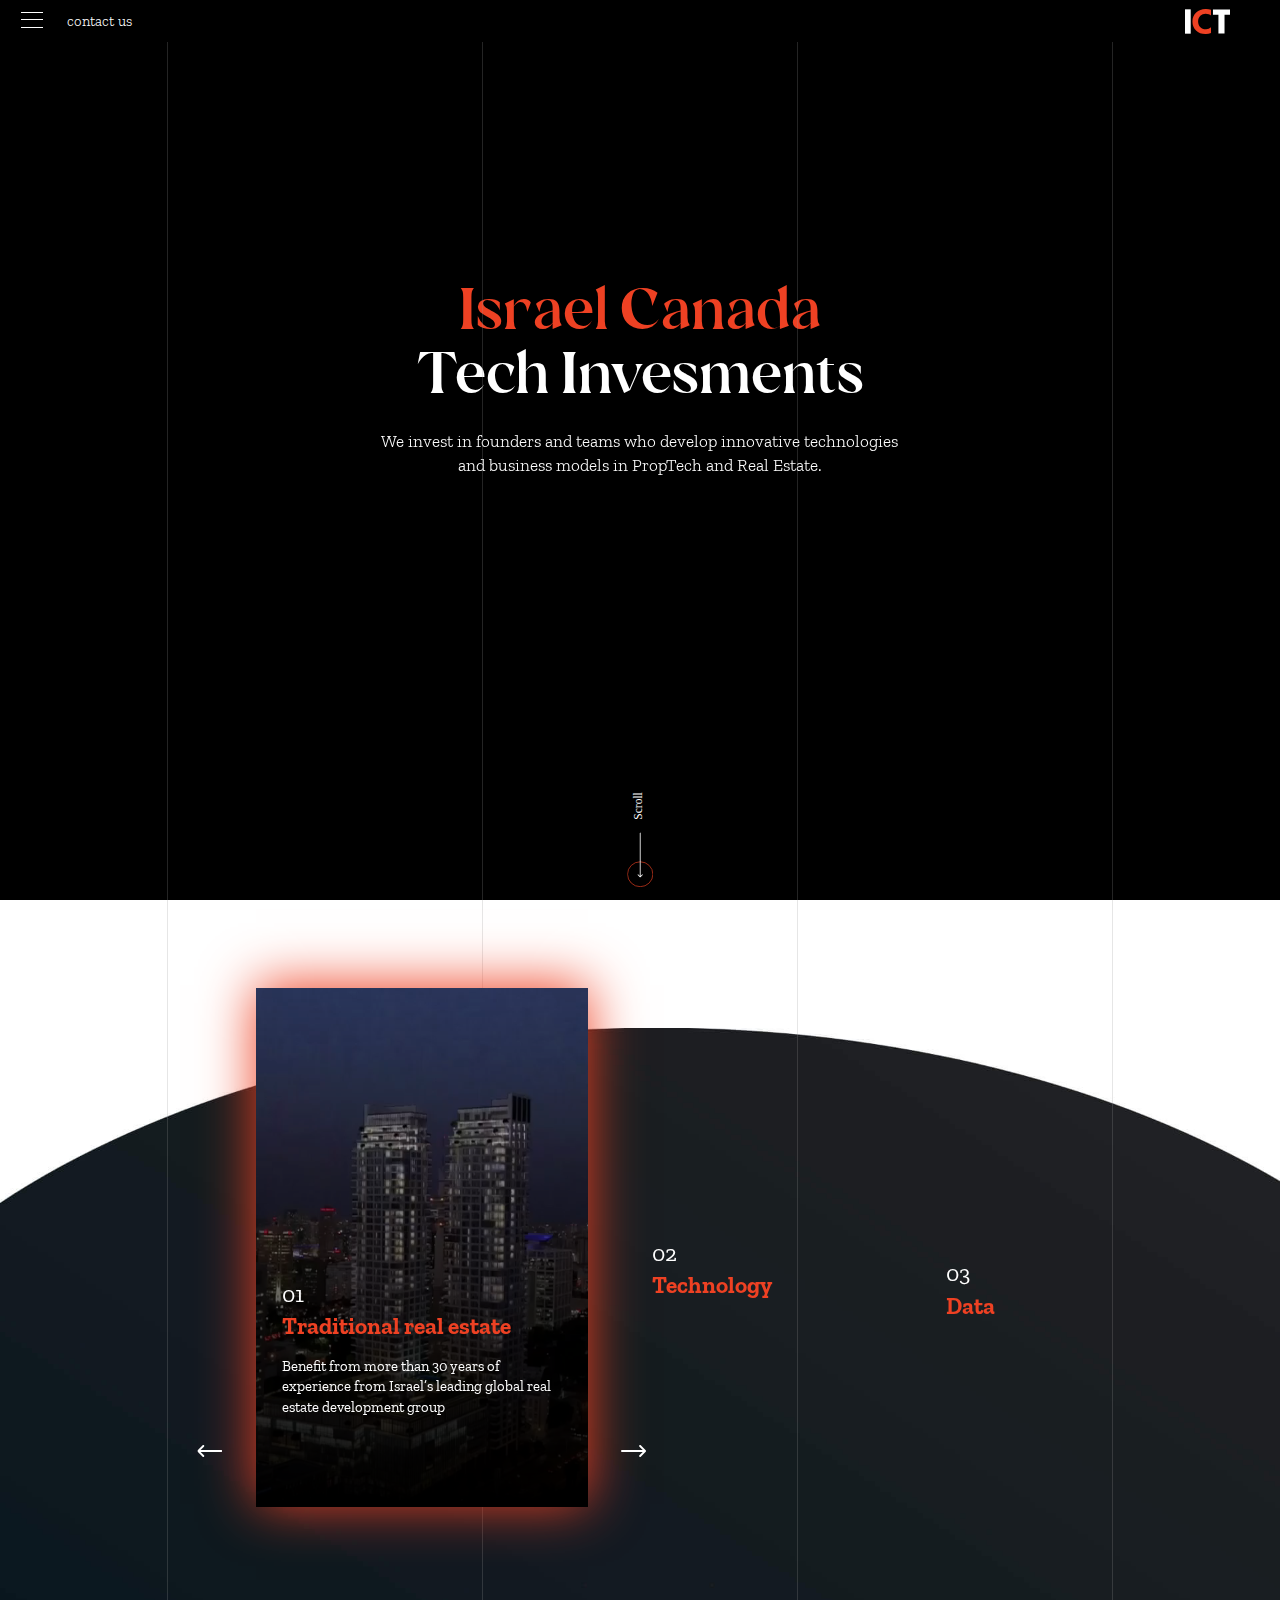
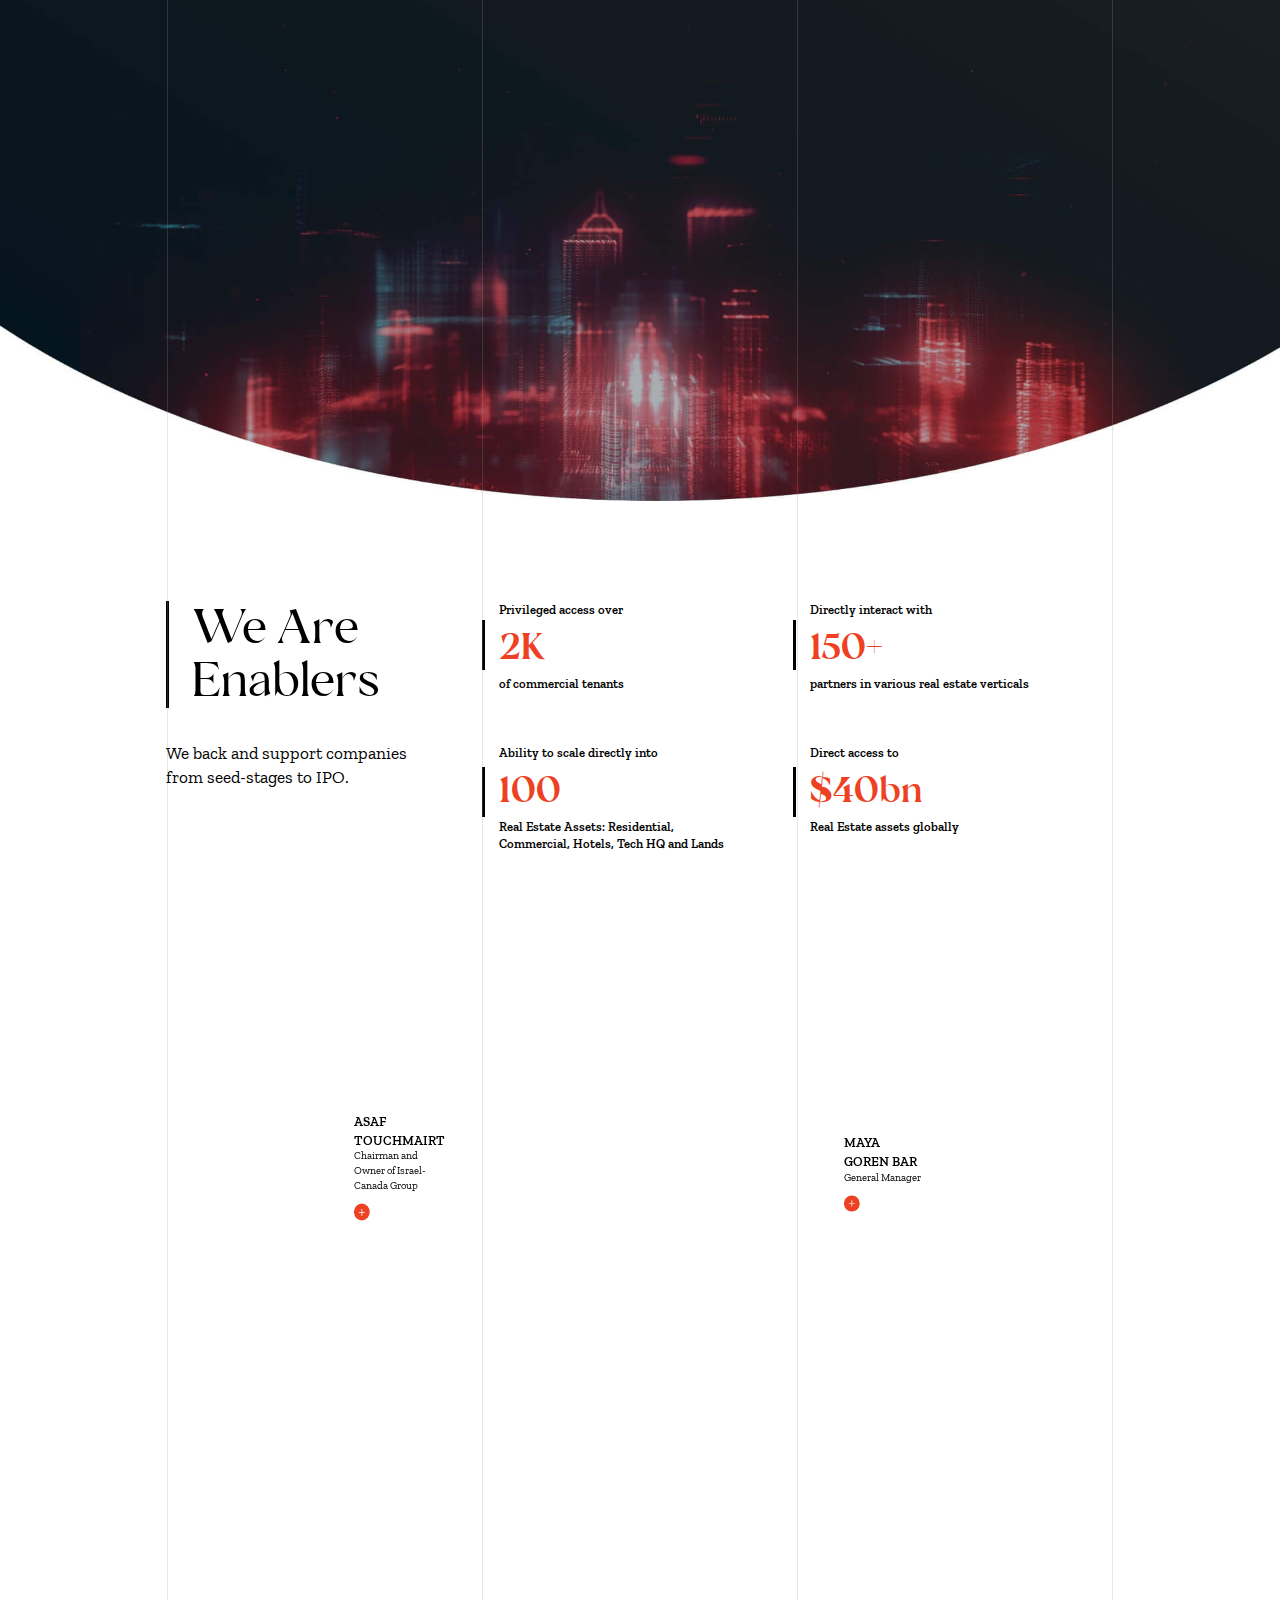
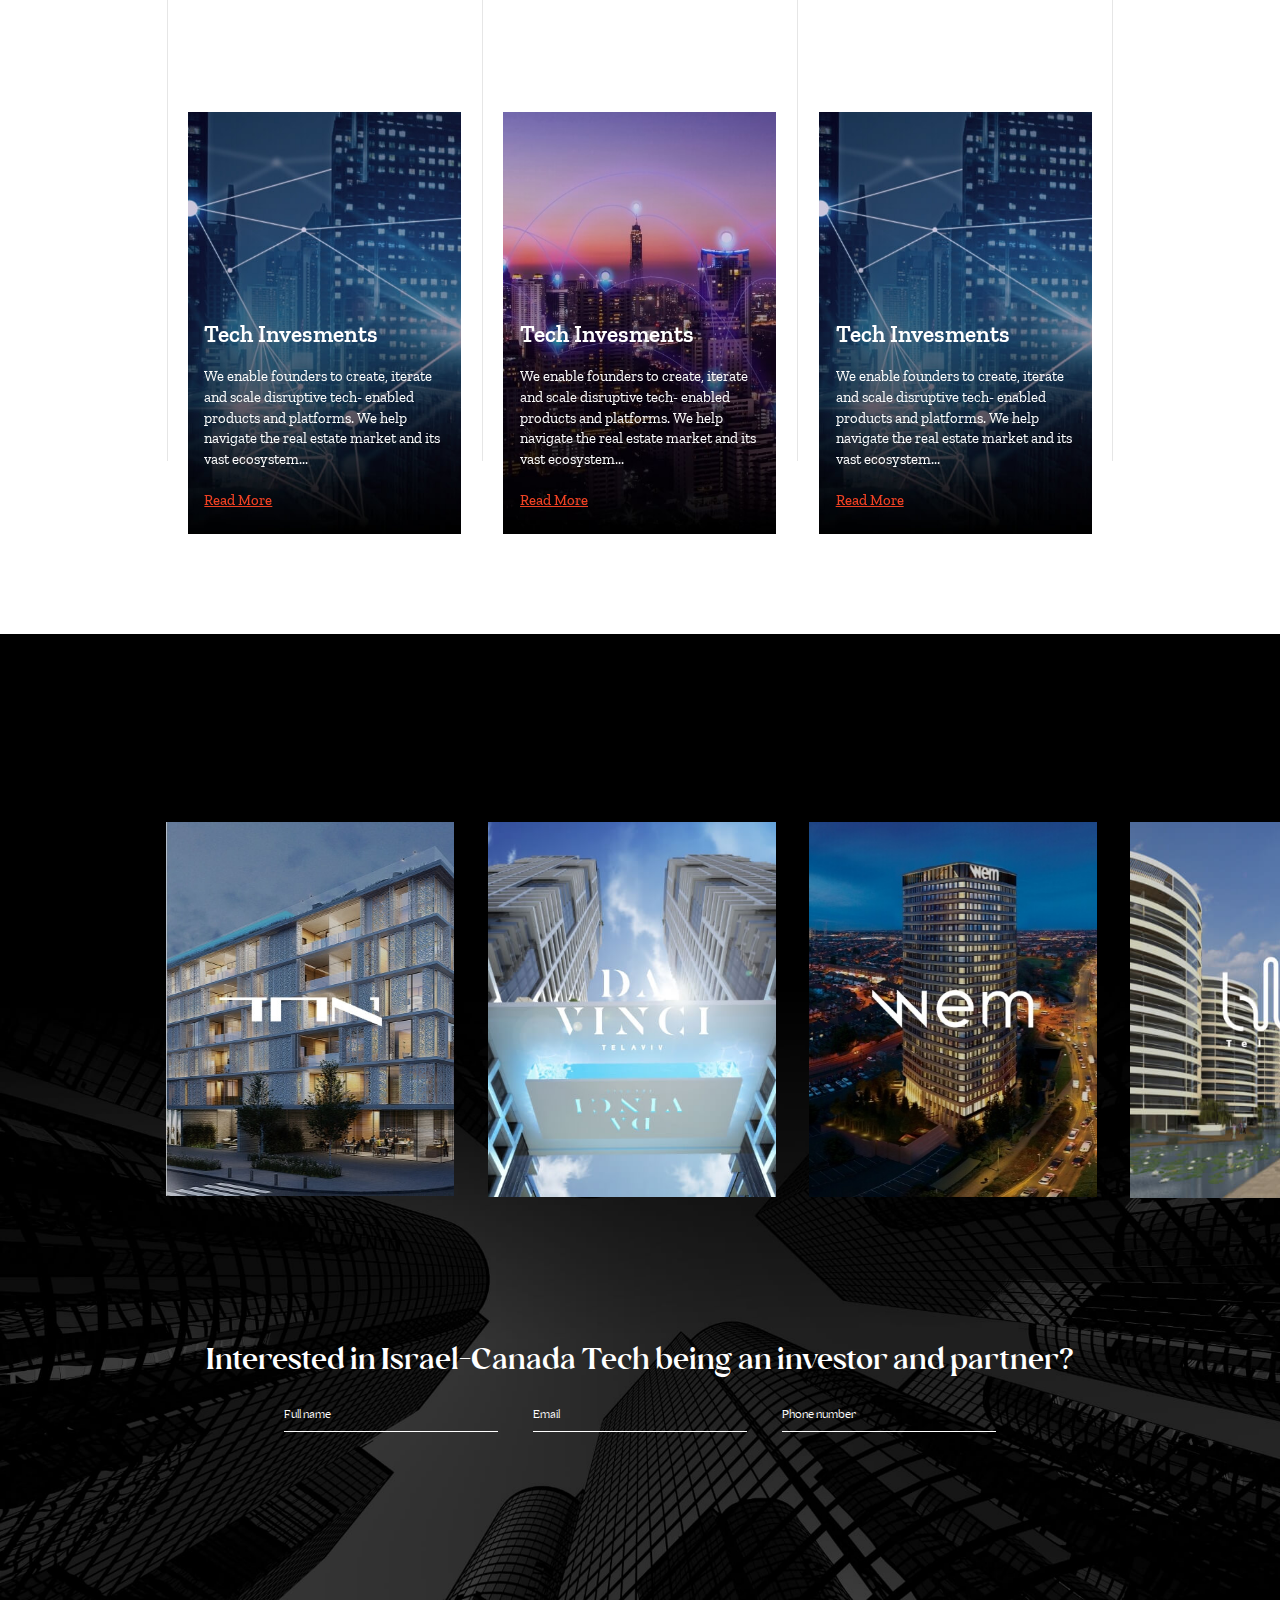
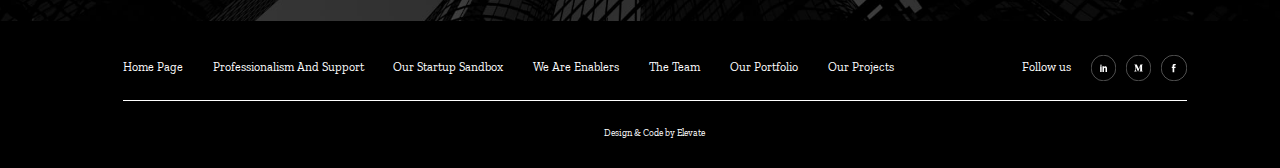
==== index.html @ c19d2f1f "[ADD] - Mobile Footer" ====
<!DOCTYPE html>
<html lang="en-US">

<head>
  <!-- Meta -->
  <meta charset="UTF-8">
  <meta name="viewport" content="width=device-width, initial-scale=1.0">
  <meta name="description" content="Canada Tech">
  <title>Canada Tech</title>

  <!-- Font -->
  <link rel="preconnect" href="https://fonts.googleapis.com">
  <link rel="preconnect" href="https://fonts.gstatic.com" crossorigin>
  <link href="https://fonts.googleapis.com/css2?family=Zilla+Slab:wght@400;600&display=swap" rel="stylesheet">

  <!-- Style (Vendor) -->
  <link rel="stylesheet" href="css/swiper-bundle.min.css">
  <link rel="stylesheet" href="css/aos.css">

  <!-- Style -->
  <link rel="stylesheet" href="css/elevate-framework.css">
  <link rel="stylesheet" href="css/style.css">

  <!-- Favicon -->
  <link rel="icon" href="img/favicon.png">
</head>

<body>

  <!-- Header -->
  <header class="header">
    <div class="container">
      <!-- Action -->
      <div class="header-action">
        <!-- Hamburger -->
        <div class="header-hamburger">
          <button class="hamburger hamburger--slider">
            <span class="hamburger-box">
              <span class="hamburger-inner"></span>
            </span>
          </button>
        </div>
        <!-- Contact Btn -->
        <div class="scroll-to">
          <a href="#contact" class="f-d-22 f-m-34 light f-zilla">contact us</a>
        </div>
      </div>
      <!-- Logo -->
      <div class="header-logo">
        <a href="#">
          <img src="img/global/logo.svg" alt="canada-tech-img">
        </a>
      </div>
      <!-- Header Menu -->
      <div class="header-menu">
        <ul class="scroll-to">
          <!-- Item -->
          <li>
            <a href="#aboutSlider">
              <h2 class="f-d-42 f-m-90 text-orange">01</h2>
              <p class="f-d-36 f-m-50">Professionalism
                <br>And Support</p>
              <img src="img/global/menu-bg.jpg" alt="canada-tech-img">
            </a>
          </li>
          <!-- Item -->
          <li>
            <a href="#aboutText2">
              <h2 class="f-d-42 f-m-90 text-orange">02</h2>
              <p class="f-d-36 f-m-50">Our Startup
                <br>Sandbox</p>
              <img src="img/global/menu-bg.jpg" alt="canada-tech-img">
            </a>
          </li>
          <!-- Item -->
          <li>
            <a href="#stats">
              <h2 class="f-d-42 f-m-90 text-orange">03</h2>
              <p class="f-d-36 f-m-50">We Are
                <br>Enablers</p>
              <img src="img/global/menu-bg.jpg" alt="canada-tech-img">
            </a>
          </li>
          <!-- Item -->
          <li>
            <a href="#team">
              <h2 class="f-d-42 f-m-90 text-orange">04</h2>
              <p class="f-d-36 f-m-50">The
                <br>Team</p>
              <img src="img/global/menu-bg.jpg" alt="canada-tech-img">
            </a>
          </li>
          <!-- Item -->
          <li>
            <a href="#portfolio">
              <h2 class="f-d-42 f-m-90 text-orange">05</h2>
              <p class="f-d-36 f-m-50">Our
                <br>Portfolio</p>
              <img src="img/global/menu-bg.jpg" alt="canada-tech-img">
            </a>
          </li>
          <!-- Item -->
          <li>
            <a href="#projects">
              <h2 class="f-d-42 f-m-90 text-orange">06</h2>
              <p class="f-d-36 f-m-50">Our
                <br>Projects</p>
              <img src="img/global/menu-bg.jpg" alt="canada-tech-img">
            </a>
          </li>
        </ul>
      </div>
    </div>
  </header>

  <!-- Banner -->
  <div class="banner" id="banner">
    <div class="video">
      <video class="lazy d-desktop" autoplay loop muted playsinline src="video/desktop-comp.mp4">
        <source src="video/desktop-comp.mp4" type="video/mp4">
      </video>
      <video class="lazy d-mobile" autoplay loop muted playsinline src="video/mobile-comp.mp4">
        <source src="video/mobile-comp.mp4" type="video/mp4">
      </video>
    </div>
    <div class="text">
      <h1 class="f-d-97 f-m-85 semi-bold" data-aos="fade-up" data-aos-anchor="#banner">
        <span class="text-orange">Israel Canada</span>
        <br>
        Tech Invesments
      </h1>
      <p class="f-d-26 f-m-32 light f-zilla" data-aos="fade-right" data-aos-delay="700" data-aos-anchor="#banner">
        We invest in founders and teams who develop innovative technologies and business models in PropTech and Real
        Estate.
      </p>
    </div>
    <div class="scroll scroll-to">
      <a href="#aboutSlider">
        <img src="img/icons/scroll.svg" alt="canada-tech-img">
      </a>
    </div>
  </div>

  <!-- About -->
  <div class="about" id="about">
    <div class="container">
      <!-- Text -->
      <div class="text-1">
        <p class="f-d-45 f-m-45" data-aos="fade-up" data-aos-anchor="#about">Professionalism And Support</p>
        <h2 class="f-d-70 f-m-70" data-aos="fade-up" data-aos-anchor="#about" data-aos-delay="200">You Can Count On</h2>
      </div>
      <div class="slider" id="aboutSlider">
        <!-- Video -->
        <div class="video-slider">
          <!-- Swiper -->
          <div class="swiper">
            <div class="swiper-wrapper">
              <!-- Slide -->
              <div class="swiper-slide">
                <div>
                  <div class="video">
                    <video class="lazy" autoplay loop muted playsinline src="video/realestate-comp.mp4"></video>
                  </div>
                </div>
              </div>
              <!-- Slide -->
              <div class="swiper-slide">
                <div>
                  <div class="video">
                    <video class="lazy" autoplay loop muted playsinline src="video/technology-comp.mp4"></video>
                  </div>
                </div>
              </div>
              <!-- Slide -->
              <div class="swiper-slide">
                <div>
                  <div class="video">
                    <video class="lazy" autoplay loop muted playsinline src="video/data-comp.mp4"></video>
                  </div>
                </div>
              </div>
            </div>
          </div>
        </div>
        <!-- Text -->
        <div class="text-slider">
          <!-- Swiper -->
          <div class="swiper">
            <div class="swiper-wrapper">
              <!-- Slide -->
              <div class="swiper-slide">
                <div>
                  <div class="text">
                    <p class="f-d-35 f-m-50 f-zilla">01</p>
                    <h3 class="f-d-35 f-m-50 text-orange f-zilla">Traditional real estate</h3>
                    <p class="f-d-22 f-m-32 f-zilla description">Benefit from more than 30 years of
                      experience from Israel’s leading global real
                      estate development group</p>
                  </div>
                </div>
              </div>
              <!-- Slide -->
              <div class="swiper-slide">
                <div>
                  <div class="text">
                    <p class="f-d-35 f-m-50 f-zilla">02</p>
                    <h3 class="f-d-35 f-m-50 text-orange f-zilla">Technology</h3>
                    <p class="f-d-22 f-m-32 f-zilla description">Tap into contacts and resources from our more than 100 current projects to validate your products, business models and get the professional feedback you need to deliver value.</p>
                  </div>
                </div>
              </div>
              <!-- Slide -->
              <div class="swiper-slide">
                <div>
                  <div class="text">
                    <p class="f-d-35 f-m-50 f-zilla">03</p>
                    <h3 class="f-d-35 f-m-50 text-orange f-zilla">Data</h3>
                    <p class="f-d-22 f-m-32 f-zilla description">Leverage data collected through successful projects and POCs to inject data-driven knowhow into your technologies and products.</p>
                  </div>
                </div>
              </div>
            </div>
          </div>
        </div>
        <!-- Arrows -->
        <div class="swiper-arrows" id="aboutText2">
          <a href="#" class="prev">
            <img src="img/icons/arrow-left-long-white.svg" alt="canada-tech-img">
          </a>
          <a href="#" class="next">
            <img src="img/icons/arrow-right-long-white.svg" alt="canada-tech-img">
          </a>
        </div>
      </div>
      <!-- Text -->
      <div class="text-2">
        <h2 class="f-d-80 f-m-80" data-aos="fade-right">Our Startup
          <br>Sandbox:</h2>
        <p class="f-d-18 f-m-32 f-zilla" data-aos="fade-left">At ISRAEL CANADA, we believe in strong partnerships that
          go beyond the
          traditional investment model. We work hand in hand with our founders, providing them with the resources,
          contacts and industry access they need to accelerate their growth.</p>
      </div>
    </div>
    <div class="bg">
      <picture>
        <source media="(min-width:1024px)" srcset="img/home/about-bg.jpg">
        <img src="img/home/about-bg-mobile.jpg" alt="canada-tech-img">
      </picture>
    </div>
  </div>

  <!-- Stats -->
  <div class="stats" id="stats">
    <div class="container">
      <!-- Text -->
      <div class="text">
        <h2 class="f-d-80 f-m-80 medium">We Are Enablers</h2>
        <p class="f-d-26 f-m-32 f-zilla">We back and support companies from seed-stages to IPO.</p>
      </div>
      <!-- Numbers -->
      <div class="numbers">
        <ul>
          <!-- Item -->
          <li>
            <p class="f-d-19 f-m-26 semi-bold f-zilla">Privileged access over</p>
            <h3 class="f-d-60 f-m-80 text-orange"><span class="num">2</span>K</h3>
            <p class="f-d-19 f-m-26 semi-bold f-zilla">of commercial tenants</p>
          </li>
          <!-- Item -->
          <li>
            <p class="f-d-19 f-m-26 semi-bold f-zilla">Directly interact with</p>
            <h3 class="f-d-60 f-m-80 text-orange"><span class="num">150</span>+</h3>
            <p class="f-d-19 f-m-26 semi-bold f-zilla">partners in various real estate verticals</p>
          </li>
          <!-- Item -->
          <li>
            <p class="f-d-19 f-m-26 semi-bold f-zilla">Ability to scale directly into</p>
            <h3 class="f-d-60 f-m-80 text-orange"><span class="num">100</span></h3>
            <p class="f-d-19 f-m-26 semi-bold f-zilla">Real Estate Assets: Residential, Commercial, Hotels, Tech HQ and
              Lands</p>
          </li>
          <!-- Item -->
          <li>
            <p class="f-d-19 f-m-26 semi-bold f-zilla">Direct access to</p>
            <h3 class="f-d-60 f-m-80 text-orange">$<span class="num">40</span>bn</h3>
            <p class="f-d-19 f-m-26 semi-bold f-zilla">Real Estate assets globally</p>
          </li>
        </ul>
      </div>
    </div>
  </div>

  <!-- Team -->
  <div class="team" id="team">
    <div class="container">
      <div class="wrap">
        <div class="img" data-aos="fade-up">
          <img src="img/home/team-new.png" alt="canada-tech-img">
        </div>
        <div class="info info-1">
          <p class="f-d-20 f-m-32 semi-bold f-zilla">ASAF TOUCHMAIRT</p>
          <p class="f-d-16 f-m-24 f-zilla">Chairman and Owner of Israel-Canada Group</p>
          <a href="/asaf.html" target="_blank"><img src="img/icons/plus-icon.svg" alt="canada-tech-img"></a>
        </div>
        <div class="info info-2">
          <p class="f-d-20 f-m-32 semi-bold f-zilla">MAYA<br> GOREN BAR</p>
          <p class="f-d-16 f-m-24 f-zilla">General Manager</p>
          <a href="/maya.html" target="_blank"><img src="img/icons/plus-icon.svg" alt="canada-tech-img"></a>
        </div>
      </div>
    </div>
  </div>

  <!-- Portfolio Slider -->
  <div class="portfolio-slider">
    <div class="container">
      <!-- Heading -->
      <div class="heading" id="portfolio">
        <h2 class="f-d-80 f-m-80 medium" data-aos="fade-right">Our Portfolio</h2>
        <div class="swiper-arrows" data-aos="flip-left">
          <a href="#" class="prev">
            <img src="img/icons/arrow-left-long-orange.svg" alt="canada-tech-img">
          </a>
          <a href="#" class="next">
            <img src="img/icons/arrow-right-long-orange.svg" alt="canada-tech-img">
          </a>
        </div>
      </div>
      <!-- Swiper -->
      <div class="swiper">
        <div class="swiper-wrapper">
          <!-- Slides-->
          <div class="swiper-slide">
            <div>
              <div class="img">
                <img src="img/home/portfolio-1.jpg" alt="canada-tech-img">
              </div>
              <div class="text">
                <h3 class="f-d-35 f-m-50 semi-bold f-zilla">Tech Invesments</h3>
                <p class="f-d-22 f-m-32 f-zilla">We enable founders to create,
                  iterate and scale disruptive tech-
                  enabled products and platforms. We
                  help navigate the real estate market
                  and its vast ecosystem...</p>
                <a href="#" class="f-d-22 f-m-32 medium f-zilla text-orange">Read More</a>
              </div>
            </div>
          </div>
          <!-- Slides-->
          <div class="swiper-slide">
            <div>
              <div class="img">
                <img src="img/home/portfolio-2.jpg" alt="canada-tech-img">
              </div>
              <div class="text">
                <h3 class="f-d-35 f-m-50 semi-bold f-zilla">Tech Invesments</h3>
                <p class="f-d-22 f-m-32 f-zilla">We enable founders to create,
                  iterate and scale disruptive tech-
                  enabled products and platforms. We
                  help navigate the real estate market
                  and its vast ecosystem...</p>
                <a href="#" class="f-d-22 f-m-32 medium f-zilla text-orange">Read More</a>
              </div>
            </div>
          </div>
          <!-- Slides-->
          <div class="swiper-slide">
            <div>
              <div class="img">
                <img src="img/home/portfolio-1.jpg" alt="canada-tech-img">
              </div>
              <div class="text">
                <h3 class="f-d-35 f-m-50 semi-bold f-zilla">Tech Invesments</h3>
                <p class="f-d-22 f-m-32 f-zilla">We enable founders to create,
                  iterate and scale disruptive tech-
                  enabled products and platforms. We
                  help navigate the real estate market
                  and its vast ecosystem...</p>
                <a href="#" class="f-d-22 f-m-32 medium f-zilla text-orange">Read More</a>
              </div>
            </div>
          </div>
          <!-- Slides-->
          <div class="swiper-slide">
            <div>
              <div class="img">
                <img src="img/home/portfolio-2.jpg" alt="canada-tech-img">
              </div>
              <div class="text">
                <h3 class="f-d-35 f-m-50 semi-bold f-zilla">Tech Invesments</h3>
                <p class="f-d-22 f-m-32 f-zilla">We enable founders to create,
                  iterate and scale disruptive tech-
                  enabled products and platforms. We
                  help navigate the real estate market
                  and its vast ecosystem...</p>
                <a href="#" class="f-d-22 f-m-32 medium f-zilla text-orange">Read More</a>
              </div>
            </div>
          </div>
        </div>
      </div>
    </div>
  </div>

  <!-- Projects -->
  <div class="projects">
    <!-- Projects Slider -->
    <div class="projects-slider">
      <div class="container">
        <!-- Heading -->
        <div class="heading" id="projects">
          <h2 class="f-d-80 f-m-80 medium" data-aos="fade-right">Our Projects</h2>
          <div class="swiper-arrows d-desktop" data-aos="flip-left">
            <a href="#" class="prev">
              <img src="img/icons/arrow-left-long-white.svg" alt="canada-tech-img">
            </a>
            <a href="#" class="next">
              <img src="img/icons/arrow-right-long-white.svg" alt="canada-tech-img">
            </a>
          </div>
        </div>
        <!-- Swiper -->
        <div class="swiper">
          <div class="swiper-wrapper">
            <!-- Slides-->
            <div class="swiper-slide">
              <img src="img/home/project-1.jpg" alt="canada-tech-img">
            </div>
            <!-- Slides-->
            <div class="swiper-slide">
              <img src="img/home/project-2.jpg" alt="canada-tech-img">
            </div>
            <!-- Slides-->
            <div class="swiper-slide">
              <img src="img/home/project-3.jpg" alt="canada-tech-img">
            </div>
            <!-- Slides-->
            <div class="swiper-slide">
              <img src="img/home/project-4.jpg" alt="canada-tech-img">
            </div>
          </div>
          <div class="swiper-pagination d-mobile"></div>
        </div>
      </div>
    </div>
    <!-- Contact -->
    <div class="contact" id="contact">
      <div class="container">
        <h2 class="f-d-50 f-m-65">Interested in Israel-Canada Tech being an investor and partner?</h2>
        <form>
          <input type="text" class="f-d-20 f-m-32" placeholder="Full name">
          <input type="text" class="f-d-20 f-m-32" placeholder="Email">
          <input type="text" class="f-d-20 f-m-32" placeholder="Phone number">
        </form>
        <a href="#" class="f-d-22 f-m-36 bold f-zilla" data-aos="flip-right" data-aos-anchor="#contact">Submit <img
            src="img/icons/arrow-right-white.svg" alt="canada-tech-img"></a>
      </div>
    </div>
    <!-- Bg -->
    <div class="bg">
      <picture>
        <source media="(min-width:1024px)" srcset="img/home/projects-bg.jpg">
        <img src="img/home/projects-bg-mobile.jpg" alt="canada-tech-img">
      </picture>
    </div>
  </div>

  <!-- Footer -->
  <footer class="footer">
    <div class="container">
      <!-- Top -->
      <div class="footer-top">
        <!-- Links -->
        <div class="footer-links">
          <ul class="scroll-to f-d-18 f-m-28 f-zilla">
            <!-- Item -->
            <li>
              <a href="#banner">
                Home Page
              </a>
            </li>
            <!-- Item -->
            <li>
              <a href="#aboutSlider">
                Professionalism And Support
              </a>
            </li>
            <!-- Item -->
            <li>
              <a href="#aboutText2">
                Our Startup Sandbox
              </a>
            </li>
            <!-- Item -->
            <li>
              <a href="#stats">
                We Are Enablers
              </a>
            </li>
            <!-- Item -->
            <li>
              <a href="#team">
                The Team
              </a>
            </li>
            <!-- Item -->
            <li>
              <a href="#portfolio">
                Our Portfolio
              </a>
            </li>
            <!-- Item -->
            <li>
              <a href="#projects">
                Our Projects
              </a>
            </li>
          </ul>
        </div>
        <!-- Social -->
        <div class="footer-social">
          <p class="f-d-18 f-m-28 f-zilla">Follow us</p>
          <ul>
            <!-- Item -->
            <li>
              <a href="#">
                <img src="img/icons/linkedin.svg" alt="canada-tech-img">
              </a>
            </li>
            <!-- Item -->
            <li>
              <a href="#">
                <img src="img/icons/medium.svg" alt="canada-tech-img">
              </a>
            </li>
            <!-- Item -->
            <li>
              <a href="#">
                <img src="img/icons/facebook.svg" alt="canada-tech-img">
              </a>
            </li>
          </ul>
        </div>
      </div>
      <!-- Bottom -->
      <div class="footer-bottom">
        <a href="https://elevate.co.il/" class="f-d-14 f-m-20 f-zilla" target="_blank">Design & Code  by Elevate</a>
      </div>
    </div>
  </footer>

  <!-- Lines -->
  <div class="lines">
    <ul>
      <li class="line"></li>
      <li class="line"></li>
      <li class="line"></li>
      <li class="line"></li>
    </ul>
  </div>

  <!-- Script (Vendor) -->
  <script src="js/swiper-bundle.min.js"></script>
  <script src="js/aos.js"></script>
  <script src="js/gsap.min.js"></script>
  <script src="js/ScrollTrigger.min.js"></script>
  <script src="https://code.jquery.com/jquery-3.6.0.slim.min.js"
    integrity="sha256-u7e5khyithlIdTpu22PHhENmPcRdFiHRjhAuHcs05RI=" crossorigin="anonymous"></script>
  <script src="js/yall.min.js"></script>

  <!-- Script -->
  <script src="js/app.js"></script>

</body>

</html>
---- css/elevate-framework.css ----
/* #Global
================================================== */
body {
  font-weight: 400;
  line-height: 1.4;
  letter-spacing: 0;
  max-width: 100%;
}

body.no-scroll {
  overflow: hidden;
}

*,
*::after,
*::before {
  margin: 0;
  padding: 0;
  box-sizing: border-box;
}

*:focus {
  outline: none;
  box-shadow: none;
}

h1,
h2,
h3,
h4,
h5,
h6,
p {
  padding: 0;
  margin: 0;
}

figure {
  margin: 0;
  padding: 0;
}

img,
video,
picture {
  max-width: 100%;
  display: block;
}

ul {
  list-style: none;
}

a {
  text-decoration: none;
  color: inherit;
}

button {
  cursor: pointer;
}

input,
textarea,
button {
  font-family: inherit;
}

/* #Utilities
================================================== */
.container {
  margin: 0 auto;
}

.d-desktop {
  display: block;
}

.d-mobile {
  display: none;
}

.d-block {
  display: block;
}

.m-0 {
  margin: 0!important;
}

.my-0 {
  margin-top: 0!important;
  margin-bottom: 0!important;
}

.mr-auto {
  margin-right: auto!important;
}

.p-0 {
  padding: 0!important;
}

@media (max-width: 1023.98px) {
  .d-desktop {
    display: none;
  }

  .d-mobile {
    display: block;
  }

  .d-none-mobile {
    display: none !important;
  }
}

/* #Typography
================================================== */
/* Font Desktop (f-d) */
/* Fonts made from 1920px desktop design */

.f-d-14 {font-size: 0.73vw !important; /* 14px */ }
.f-d-16 {font-size: 0.83vw !important; /* 16px */ }
.f-d-17 {font-size: 0.88vw !important; /* 17px */ }
.f-d-18 {font-size: 0.94vw !important; /* 18px */ }
.f-d-19 {font-size: 0.989vw !important; /* 19px */ }
.f-d-20 {font-size: 1.04vw !important; /* 20px */ }
.f-d-21 {font-size: 1.09vw !important; /* 21px */ }
.f-d-22 {font-size: 1.15vw !important; /* 22px */ }
.f-d-24 {font-size: 1.25vw !important; /* 24px */ }
.f-d-25 {font-size: 1.3vw !important; /* 25px */ }
.f-d-26 {font-size: 1.35vw !important; /* 26px */ }
.f-d-27 {font-size: 1.4vw !important; /* 27px */ }
.f-d-28 {font-size: 1.45vw !important; /* 28px */ }
.f-d-30 {font-size: 1.56vw !important; /* 30px */ }
.f-d-32 {font-size: 1.66vw !important; /* 32px */ }
.f-d-35 {font-size: 1.82vw !important; /* 35px */ }
.f-d-36 {font-size: 1.875vw !important; /* 36px */ }
.f-d-38 {font-size: 1.98vw !important; /* 38px */ }
.f-d-40 {font-size: 2.08vw !important; /* 40px */ }
.f-d-42 {font-size: 2.18vw !important; /* 42px */ }
.f-d-45 {font-size: 2.35vw !important; /* 45px */ }
.f-d-47 {font-size: 2.44vw !important; /* 47px */ }
.f-d-48 {font-size: 2.5vw !important; /* 48px */ }
.f-d-50 {font-size: 2.6vw !important; /* 50px */ }
.f-d-52 {font-size: 2.7vw !important; /* 52px */ }
.f-d-55 {font-size: 2.86vw !important; /* 55px */ }
.f-d-60 {font-size: 3.125vw !important; /* 60px */ }
.f-d-65 {font-size: 3.38vw !important; /* 65px */ }
.f-d-70 {font-size: 3.64vw !important; /* 70px */ }
.f-d-75 {font-size: 3.9vw !important; /* 75px */ }
.f-d-80 {font-size: 4.16vw !important; /* 80px */ }
.f-d-85 {font-size: 4.43vw !important; /* 85px */ }
.f-d-90 {font-size: 4.68vw !important; /* 90px */ }
.f-d-95 {font-size: 4.95vw !important; /* 95px */ }
.f-d-97 {font-size: 5vw !important; /* 97px */ }
.f-d-100 {font-size: 5.2vw !important; /* 100px */ }

/* Font Mobile (f-m) */
/* Fonts made from 750px desktop design */

@media (max-width: 1023.98px) {
  .f-m-14 {font-size: 1.86vw !important; /* 14px */ }
  .f-m-16 {font-size: 2.13vw !important; /* 16px */ }
  .f-m-17 {font-size: 2.26vw !important; /* 17px */ }
  .f-m-18 {font-size: 2.4vw !important; /* 18px */ }
  .f-m-19 {font-size: 2.53vw !important; /* 19px */ }
  .f-m-20 {font-size: 2.66vw !important; /* 20px */ }
  .f-m-21 {font-size: 2.8vw !important; /* 21px */ }
  .f-m-22 {font-size: 2.93vw !important; /* 22px */ }
  .f-m-24 {font-size: 3.2vw !important; /* 24px */ }
  .f-m-25 {font-size: 3.33vw !important; /* 25px */ }
  .f-m-26 {font-size: 3.46vw !important; /* 26px */ }
  .f-m-27 {font-size: 3.6vw !important; /* 27px */ }
  .f-m-28 {font-size: 3.73vw !important; /* 28px */ }
  .f-m-30 {font-size: 4vw !important; /* 30px */ }
  .f-m-32 {font-size: 4.26vw !important; /* 32px */ }
  .f-m-34 {font-size: 4.53vw !important; /* 34px */ }
  .f-m-35 {font-size: 4.66vw !important; /* 35px */ }
  .f-m-36 {font-size: 4.8vw !important; /* 36px */ }
  .f-m-38 {font-size: 5vw !important; /* 38px */ }
  .f-m-40 {font-size: 5.33vw !important; /* 40px */ }
  .f-m-42 {font-size: 5.6vw !important; /* 42px */ }
  .f-m-45 {font-size: 6vw !important; /* 45px */ }
  .f-m-47 {font-size: 6.26vw !important; /* 47px */ }
  .f-d-48 {font-size: 6.4vw !important; /* 48px */ }
  .f-m-50 {font-size: 6.66vw !important; /* 50px */ }
  .f-d-52 {font-size: 6.93vw !important; /* 52px */ }
  .f-m-55 {font-size: 7.33vw !important; /* 55px */ }
  .f-m-60 {font-size: 8vw !important; /* 60px */ }
  .f-m-65 {font-size: 8.66vw !important; /* 65px */ }
  .f-m-70 {font-size: 9.33vw !important; /* 70px */ }
  .f-m-75 {font-size: 10vw !important; /* 75px */ }
  .f-m-80 {font-size: 10.66vw !important; /* 80px */ }
  .f-m-84 {font-size: 11.2vw !important; /* 84px */ }
  .f-m-85 {font-size: 11.33vw !important; /* 85px */ }
  .f-m-90 {font-size: 12vw !important; /* 90px */ }
  .f-m-95 {font-size: 12.66vw !important; /* 95px */ }
  .f-m-100 {font-size: 13.3vw !important; /* 100px */ }
}

.ultra-light {
  font-weight: 100 !important;
}

.light {
  font-weight: 200 !important;
}

.regular {
  font-weight: 400 !important;
}

.medium {
  font-weight: 500 !important;
}

.semi-bold {
  font-weight: 600 !important;
}

.bold {
  font-weight: 700 !important;
}

.ultra-bold {
  font-weight: 800 !important;
}

.black {
  font-weight: 900 !important;
}

.text-left {
  text-align: left!important;
}

.text-center {
  text-align: center!important;
}

.text-right {
  text-align: right!important;
}

.ratio-16-9 {
  position: relative;
  padding-top: 56.25%;
  width: 100%;
}

.ratio-8-5 {
  position: relative;
  padding-top: 62.5%;
  width: 100%;
}

.ratio-4-3 {
  position: relative;
  padding-top: 75%;
  width: 100%;
}

.ratio-16-9 > *,
.ratio-8-5 > *,
.ratio-4-3 > * {
  position: absolute;
  top: 0;
  left: 0;
  width: 100%;
  height: 100%;
  object-fit: cover;
}

h1,
h2,
h3,
h4,
h5,
h6 {
  font-size: inherit;
}

/* #Tabs
================================================== */
.tabs .tab-panel {
  height: 0;
  opacity: 0;
  visibility: hidden;
  overflow: hidden;

  transition: opacity .8s ease, visibility .8s ease;
}

.tabs .tab-panel.active {
  height: auto;
  opacity: 1;
  visibility: visible;
}

/* #Accordion
================================================== */
.accordion .simbol .minus {
  display: none;
}

.accordion .show .simbol .minus {
  display: block;
}

.accordion .show .simbol .plus {
  display: none;
}

.accordion .collapse {
  overflow: hidden;
  height: 0;
}

.accordion .collapse-toggler {
  cursor: pointer;
  user-select: none;
}

/* #Checkbox
================================================== */
.checkbox {
  display: flex;
  align-items: flex-start;
}

.checkbox input {
  width: 20px;
  height: 20px;
  cursor: pointer;
  appearance: none;
  border-radius: 4px;
  border-color: #707070;
  border-width: 1px;
  border-style: solid;
  flex: 0 0 20px;
}

.checkbox input:checked {
  border-color: #1c6bba;
  background-color: #1c6bba;
  background-image: url("data:image/svg+xml,%3Csvg xmlns='http://www.w3.org/2000/svg' viewBox='0 0 12 10' fill='none' %3E %3Cpath stroke='%23ffffff' d='M1 6L4 9L11 1' stroke-width='1.5' stroke-linecap='round' stroke-linejoin='round' %3E %3C/path%3E %3C/svg%3E");
  background-size: 12px 10px;
  background-position: center center;
  background-repeat: no-repeat;
}

.checkbox label {
  padding-right: 7px;
  cursor: pointer;
  user-select: none;
}
---- css/style.css ----
/* #Font
================================================== */
@font-face {
  font-family: "elgoc";
  font-weight: 200;
  src: url("../font/elgoc-light-webfont.woff");
}

@font-face {
  font-family: "elgoc";
  font-weight: 400;
  src: url("../font/elgoc-regular-webfont.woff");
}

@font-face {
  font-family: "elgoc";
  font-weight: 500;
  src: url("../font/elgoc-medium-webfont.woff");
}

@font-face {
  font-family: "elgoc";
  font-weight: 700;
  src: url("../font/elgoc-bold-webfont.woff");
}

body {
  font-family: 'elgoc', serif;
  line-height: 1.4;
}

.f-zilla {
  font-family: 'Zilla Slab', serif;
}

.text-orange {
  color: #EE4123;
}

@media (max-widht: 1023.98px) {
  body {
    min-height: 100vh;
    min-height: -webkit-fill-available;
  }
  html {
    height: -webkit-fill-available;
  }
}

/* #Header
================================================== */
.header {
  background-color: #000000;
  color: white;
  position: fixed;
  top: 0;
  left: 0;
  width: 100%;
  z-index: 10000;
}

.header .container {
  display: flex;
  align-items: center;
  justify-content: space-between;
  padding: .67vw 3.9vw .67vw 1.66vw;
}

.header-action {
  display: flex;
  align-items: center;
  justify-content: space-between;
}

.header-logo img {
  width: 3.5vw;
}

.header-hamburger {
  margin-right: 1.9vw;
  display: flex;
  align-items: center;
}

@media (max-width: 1023.98px) {
  .header .container {
    padding: 4vw;
  }
  
  .header-logo img {
    width: 13.33vw;
  }
  
  .header-hamburger {
    margin-right: 5vw;
  }
}

/* #Hamburger
================================================== */
.hamburger {
  font: inherit;
  display: inline-flex;
  align-items: center;
  overflow: visible;
  margin: 0;
  padding: 0;
  cursor: pointer;
  transition-timing-function: linear;
  transition-duration: .3s;
  transition-property: all;
  text-transform: none;
  color: inherit;
  border: 0;
  background-color: transparent;
  outline: none !important;
}

.hamburger.is-active .hamburger-inner,
.hamburger.is-active .hamburger-inner:after,
.hamburger.is-active .hamburger-inner:before {
  background-color: white;
}

.hamburger-box {
  position: relative;
  display: inline-block;
  width: 1.71vw;
  height: 1.41vw;
}

.hamburger-inner {
  top: 50%;
  display: block;
  margin-top: -2px;
}

.hamburger-inner,
.hamburger-inner:after,
.hamburger-inner:before {
  position: absolute;
  width: 1.71vw;
  height: 1px;
  transition-timing-function: ease;
  transition-duration: .3s;
  transition-property: all;
  background-color: white;
}

.header-white .hamburger-inner,
.header-white .hamburger-inner:after,
.header-white .hamburger-inner:before {
  background-color: white;
}

.header.show-menu .hamburger-inner,
.header.show-menu .hamburger-inner:after,
.header.show-menu .hamburger-inner:before {
  background-color: white;
}

.hamburger-inner:after,
.hamburger-inner:before {
  display: block;
  content: "";
}

.hamburger-inner:before {
  top: 0;
  left: 0;
}

.hamburger-inner:after {
  bottom: 0;
  left: 0;
}

.hamburger--slider .hamburger-inner {
  top: 0;
  margin-top: 0;
}

.hamburger--slider .hamburger-inner:before {
  top: .57vw;
  transition-timing-function: ease;
  transition-duration: .3s;
  transition-property: all;
}

.hamburger--slider .hamburger-inner:after {
  top: 1.14vw;
}

.hamburger--slider.is-active .hamburger-inner {
  transform: translate3d(0, .57vw, 0) rotate(45deg);
}

.hamburger--slider.is-active .hamburger-inner:before {
  transform: rotate(-45deg) translate3d(-1vw, -.35vw, 0);
  opacity: 0;
}

.hamburger--slider.is-active .hamburger-inner:after {
  transform: translate3d(0, -1.14vw, 0) rotate(-90deg);
  width: 100%;
}

@media (max-width: 1023.98px) {
  .hamburger-box {
    width: 8.4vw;
    height: 5.6vw;
  }

  .hamburger-inner,
  .hamburger-inner:after,
  .hamburger-inner:before {
    width: 8.4vw;
  }

  .hamburger--slider .hamburger-inner:before {
    top: 2.76vw;
  }
  
  .hamburger--slider .hamburger-inner:after {
    top: 5.53vw;
  }

  .hamburger--slider.is-active .hamburger-inner {
    transform: translate3d(0, 2.76vw, 0) rotate(45deg);
  }

  .hamburger--slider.is-active .hamburger-inner:before {
    transform: rotate(-45deg) translate3d(-1vw, -1.5vw, 0);
  }

  .hamburger--slider.is-active .hamburger-inner:after {
    transform: translate3d(0, -5.53vw, 0) rotate(-90deg);
  }
}

/* #Footer
================================================== */
.footer {
  background-color: #000000;
  color: white;
  padding: 2.7vw 7.3vw 1.97vw 9.58vw;
}

.footer-top {
  display: flex;
  align-items: center;
  justify-content: space-between;
}

.footer-links ul {
  display: flex;
  align-items: center;
}

.footer-links li:not(:last-child) {
  margin-right: 2.34vw;
}

.footer-social,
.footer-social ul {
  display: flex;
  align-items: center;
}

.footer-social p {
  margin-right: 1.5vw;
}

.footer-social li:not(:last-child) {
  margin-right: .75vw;
}

.footer-social li img {
  width: 2vw;
}

.footer-bottom {
  text-align: center;
  border-top: 1px solid white;
  padding-top: 1.5vw;
  margin-top: 1.5vw;
}

@media (max-width: 1023.98px) {
  .footer {
    padding: 12vw 10.5% 10vw 10.5%;
  }
  
  .footer-top {
    display: block;
  }
  
  .footer-links ul {
    display: block;
    line-height: 1;
  }
  
  .footer-links li:not(:last-child) {
    margin-right: 0;
    margin-bottom: 7.33vw;
  }
  
  .footer-social {
    margin-top: 7.33vw;
  }
  
  .footer-social p {
    margin-right: 4vw;
  }
  
  .footer-social li:not(:last-child) {
    margin-right: 2.66vw;
  }
  
  .footer-social li img {
    width: 7.33vw;
  }
  
  .footer-bottom {
    padding-top: 8vw;
    margin-top: 6.66vw;
    text-align: left;
  }
}

/* #Banner
================================================== */
.banner {
  position: relative;
  overflow: hidden;
  background-color: black;
}

.banner video {
  width: 100%;
  height: 100vh;
  object-fit: cover;
  object-position: center;
}

.banner .video {
  position: relative;
}

.banner .video::after {
  content: '';
  position: absolute;
  top: 0;
  left: 0;
  width: 100%;
  height: 100%;
  background-color: rgba(0, 0, 0, .17);
}

.banner .text {
  position: absolute;
  top: 42%;
  left: 50%;
  transform: translate(-50%, -50%);
  text-align: center;
  color: white;
}

.banner h1 {
  line-height: 1;
  margin-bottom: 1.8vw;
}

.banner p {
  width: 41.66vw;
  margin: 0 auto;
}

.banner .scroll {
  position: absolute;
  left: 50%;
  bottom: 1vw;
  transform: translateX(-50%);
  animation: bounce 3s infinite;
}

.banner .scroll img {
  width: 2vw;
}

@keyframes bounce {
  50% {
    transform: translateY(-1.5vw) translateX(-50%);
  }
}

@media (max-width: 1023.98px) {
  .banner .text {
    top: 42%;
    width: 92%;
  }
  
  .banner h1 {
    margin-bottom: 2.66vw;
  }

  .banner p {
    width: 100%;
  }
  
  .banner .scroll {
    bottom: 4.66vw;
  }
  
  .banner .scroll img {
    width: 8.66vw;
  }
}

/* #Projects
================================================== */
.projects {
  position: relative;
  overflow: hidden;
}

.projects .bg,
.projects .bg img,
.projects .bg picture {
  width: 100%;
}

/* Slider */
.projects-slider {
  position: absolute;
  top: 6.87vw;
  left: 0;
  width: 100%;
  color: white;
  overflow: hidden;
}

.projects-slider .container {
  width: 74%;
}

.projects-slider .heading {
  display: flex;
  align-items: baseline;
  justify-content: space-between;
  margin-bottom: 3.65vw;
}

.projects-slider h2 {
  padding-left: 1.5vw;
  border-left: 3px solid white;
  line-height: 1;
}

.projects-slider .swiper {
  overflow: visible;
  cursor: grab;
}

.projects-slider .swiper-arrows {
  display: flex;
  align-items: center;
}

.projects-slider .swiper-arrows img {
  width: 2vw;
}

.projects-slider .swiper-arrows .prev {
  margin-right: 1.5vw;
}

.projects-slider .swiper {
  margin: 0 -1.3vw;
}

.projects-slider .swiper-slide {
  padding: 0 1.3vw;
}

.projects-slider .swiper-slide img {
  width: 100%;
}

@media (max-width: 1023.98px) {
  .projects-slider {
    top: 13.33vw;
  }
  
  .projects-slider .container {
    width: 92%;
  }
  
  .projects-slider .heading {
    margin-bottom: 8.93vw;
  }
  
  .projects-slider h2 {
    padding-left: 3.33vw;
  }
  
  .projects-slider .swiper-arrows {
    display: none;
  }
  
  .projects-slider .swiper {
    margin: 0 -3.33vw;
    padding-bottom: 13vw;
  }
  
  .projects-slider .swiper-slide {
    padding: 0 3.33vw;
  }

  .projects-slider .swiper-pagination {
    bottom: 0;
  }

  .swiper-horizontal>.swiper-pagination-bullets .swiper-pagination-bullet, .swiper-pagination-horizontal.swiper-pagination-bullets .swiper-pagination-bullet {
    margin: 0 2vw;
  }

  .swiper-pagination-bullet {
    width: 4.66vw;
    height: 4.66vw;
    background: transparent;
    opacity: 1;
    border: 1px solid white;
  }
  
  .swiper-pagination-bullet-active {
    opacity: 1;
    border: 1px solid #EE4123;
    background: transparent;
    position: relative;
  }

  .swiper-pagination-bullet-active::after {
    content: '';
    position: absolute;
    top: 50%;
    left: 50%;
    width: 2vw;
    height: 2vw;
    border-radius: 50%;
    background-color: #EE4123;
    transform: translate(-50%, -50%);
  }
}

/* Contact */
.contact {
  position: absolute;
  top: 54.89vw;
  left: 0;
  width: 100%;
  color: white;
}

.contact .container {
  width: 74%;
  display: flex;
  flex-direction: column;
  align-items: center;
  justify-content: center;
}

.contact h2 {
  margin-bottom: 1.5vw;
}

.contact input {
  border: none;
  color: white;
  background-color: transparent;
  border-bottom: 1px solid white;
  width: 16.77vw;
  padding-bottom: .75vw;
}

.contact input::placeholder {
  color: white;
}

.contact input:not(:last-child) {
  margin-right: 2.44vw;
}

.contact form {
  margin-bottom: 3.65vw;
}

.contact a {
  display: flex;
  align-items: center;
  border-bottom: 6px solid #EE4123;
  padding-bottom: .25vw;
}

.contact a img {
  width: .5vw;
  margin-left: 1.3vw;
}

@media (max-width: 1023.98px) {
  .contact {
    top: 136.26vw;
  }
  
  .contact .container {
    width: 79%;
    justify-content: flex-start;
    align-items: flex-start;
  }
  
  .contact h2 {
    text-align: center;
    margin-bottom: 8vw;
  }
  
  .contact input {
    width: 100%;
    padding-bottom: 2.66vw;
    margin-bottom: 8vw;
  }
  
  .contact input:not(:last-child) {
    margin-right: 0;
  }
  
  .contact form {
    margin-bottom: 0;
  }
  
  .contact a {
    padding-bottom: 1vw;
  }
  
  .contact a img {
    width: 3.33vw;
    margin-left: 2.66vw;
  }
}

/* #Portfolio
================================================== */
.portfolio-slider {
  width: 100%;
  color: black;
  padding: 11.45vw 0 7.8vw 0;
  overflow: hidden;
}

.portfolio-slider .container {
  width: 74%;
}

.portfolio-slider .heading {
  display: flex;
  align-items: baseline;
  justify-content: space-between;
  margin-bottom: 3.65vw;
}

.portfolio-slider h2 {
  padding-left: 1.5vw;
  border-left: 3px solid black;
  line-height: 1;
}

.portfolio-slider .swiper {
  cursor: grab;
}

.portfolio-slider .swiper-arrows {
  display: flex;
  align-items: center;
}

.portfolio-slider .swiper-arrows img {
  width: 2vw;
}

.portfolio-slider .swiper-arrows .prev {
  margin-right: 1.5vw;
}

.portfolio-slider .swiper-slide {
  padding: 0 1.666vw;
}

.portfolio-slider .swiper-slide img {
  width: 100%;
}

.portfolio-slider .swiper-slide > div {
  position: relative;
}

.portfolio-slider .swiper-slide .text {
  position: absolute;
  bottom: 0;
  left: 0;
  padding: 1.8vw 1.3vw;
  color: white;
  width: 100%;
}

.portfolio-slider .swiper-slide a {
  text-decoration: underline;
}

.portfolio-slider .swiper-slide p {
  margin: 1.2vw 0 1.5vw 0;
}

@media (max-width: 1023.98px) {
  .portfolio-slider {
    padding: 21.33vw 0 25.6vw 0;
    position: relative;
  }
  
  .portfolio-slider .container {
    width: 92%;
  }
  
  .portfolio-slider .heading {
    margin-bottom: 8.93vw;
  }
  
  .portfolio-slider h2 {
    padding-left: 3.33vw;
  }
  
  .portfolio-slider .swiper-arrows {
    position: absolute;
    bottom: 20vw;
    left: 50%;
    transform: translateX(-50%);
  }

  .portfolio-slider .swiper-arrows img {
    width: 8.66vw;
  }
  
  .portfolio-slider .swiper-arrows .prev {
    margin-right: 5.33vw;
  }
  
  .portfolio-slider .swiper {
    margin: 0 -3.33vw;
    padding-bottom: 13vw;
  }
  
  .portfolio-slider .swiper-slide {
    padding: 0 3.33vw;
  }

  .portfolio-slider .swiper-pagination {
    bottom: 0;
  }

  .portfolio-slider .swiper-slide .text {
    padding: 8.26vw 5.33vw;
  }
  
  .portfolio-slider .swiper-slide p {
    margin: 1.2vw 0 1.5vw 0;
  }
}

/* #Team
================================================== */
.team .container {
  display: flex;
  align-items: center;
  justify-content: center;
  overflow: hidden;
}

.team .img img {
  width: 43vw;
  margin: 0 auto;
  position: relative;
  z-index: 1;
}

.team .wrap {
  position: relative;
}

.team .info {
  position: absolute;
  z-index: 2;
}

.team .info-1 {
  top: 34%;
  left: -2%;
  width: 7vw;
}

.team .info-2 {
  top: 38%;
  right: -1%;
}

.team .info a {
  margin-top: .75vw;
  display: block;
}

.team .info a img {
  width: 1.3vw;
}

@media (max-width: 1023.98px) {
  .team .img img {
    width: 93%;
    margin-top: 5vw;
  }

  .team .info {
    text-align: center;
    display: flex;
    flex-direction: column;
    align-items: center;
    justify-content: center;
  }

  .team .info-1 {
    top: 0;
    left: 1%;
    width: 38vw;
  }
  
  .team .info-2 {
    top: 0;
    right: 8%;
  }

  .team .info a img {
    width: 4.8vw;
  }
}

/* #Stats
================================================== */ 
.stats {
  padding: 7.8vw 0 2vw 0;
  overflow: hidden;
}

.stats .container {
  width: 74%;
  display: flex;
}

/* Text */
.stats .text {
  flex: 0 0 24.652vw;
  padding-right: 3vw;
}

.stats .text h2 {
  line-height: 1;
  padding-left: 1.8vw;
  border-left: 3px solid black;
  margin-bottom: 2.6vw;
}

/* Numbers */
.stats .numbers ul {
  display: flex;
  flex-wrap: wrap;
}

.stats .numbers li {
  flex: 0 0 49.25%;
  margin-bottom: 4vw;
  position: relative;
  padding-left: 1.3vw;
  padding-right: 4vw;
}

.stats .numbers li::after {
  content: '';
  position: absolute;
  top: 21%;
  left: 0;
  width: 3px;
  height: 3.9vw;
  background-color: black;
}

@media (max-width: 1023.98px) {
  .stats {
    padding: 18.4vw 0 20vw 0;
  }
  
  .stats .container {
    width: 92%;
    display: block;
  }
  
  /* Text */
  .stats .text {
    padding-right: 2.66vw;
    margin-bottom: 11.33vw;
  }
  
  .stats .text h2 {
    padding-left: 3.33vw;
    margin-bottom: 4.66vw;
  }

  .stats .text p {
    padding-left: 3.33vw;
    border-left: 3px solid transparent;
  }
  
  /* Numbers */
  .stats .numbers li {
    flex: 0 0 50%;
    margin-bottom: 8vw;
    padding-left: 3vw;
    padding-right: 0;
  }
  
  .stats .numbers li::after {
    top: 7vw;
    height: 10vw;
  }
}

/* #Lines
================================================== */ 
body {
  position: relative;
}

.lines .line {
  position: absolute;
  top: 0;
  left: calc(13% + 1px);
  height: 286vw;
  width: 1px;
  background-color: #9797973d;
}

.lines .line:nth-child(2) {
  left: calc(13% + 24.652vw);
}

.lines .line:nth-child(3) {
  left: auto;
  right: calc(13% + 24.652vw);
}

.lines .line:nth-child(4) {
  left: auto;
  right: calc(13% + 1px);
}

@media (max-width: 1023.98px) {
  .lines .line {
    height: 1050vw;
  }

  .lines .line {
    left: 4%;
  }

  .lines .line:nth-child(4) {
    left: auto;
    right: 4%;
  }

  .lines .line:nth-child(2) {
    left: 50%;
  }
  
  .lines .line:nth-child(3) {
    display: none;
  }
}

/* #About
================================================== */
.about {
  padding-top: 10vw;
  position: relative;
  overflow: hidden;
}

.about .text-1 {
  color: white;
  position: absolute;
  top: 16.77vw;
  left: 50%;
  line-height: 1;
}

.about .text-2 {
  color: white;
  position: absolute;
  bottom: 30.36vw;
  left: 50%;
  transform: translateX(-50%);
  width: 74%;
  display: flex;
  align-items: center;
}

.about .text-2 h2 {
  line-height: 1;
  padding-left: 1.33vw;
  border-left: 3px solid white;
}

.about .text-2 p {
  width: 32.5vw;
  margin-left: auto;
}

.about .bg img,
.about .bg picture {
  width: 100%;
}

@media (max-width: 1023.98px) {
  .about {
    padding-top: 20vw;
  }

  .about .text-1 {
    top: 36.93vw;
    width: 92%;
    transform: translateX(-50%);
  }

  .about .text-2 {
    bottom: 81.33vw;
    width: 92%;
    display: block;
  }
  
  .about .text-2 h2 {
    padding-left: 3.33vw;
    margin-bottom: 4.66vw;
  }
  
  .about .text-2 p {
    width: 100%;
    padding-left: 3.33vw;
  }
}

/* #About Slider
================================================== */
.about {
  overflow: hidden;
}

.about .slider {
  position: absolute;
  width: 78.5%;
  left: 20%;
  top: 6.87vw;
  z-index: 100;
  height: 40.57vw;
}

.about .video-slider,
.about .text-slider {
  position: absolute;
  top: 0;
  left: 0;
  width: 100%;
  z-index: 100;
}

.about .video-slider,
.about .text-slider {
  height: 40.57vw;
  width: 25.9vw;
}

.about .video-slider::after {
  content: '';
  position: absolute;
  top: 0;
  left: 0;
  width: 100%;
  height: 100%;
  box-shadow: 0 -.25vw 4vw #EE4123;
}

.about .video-slider .swiper,
.about .video-slider .swiper-wrapper,
.about .video-slider .swiper-slide {
  position: static;
  height: 40.57vw;
}

.about .swiper-slide .video {
  z-index: 50;
  position: relative;
}

.about .swiper-slide .video::after {
  content: '';
  position: absolute;
  bottom: 0;
  left: 0;
  width: 100%;
  height: 100%;
  background-image: linear-gradient(to top,black, transparent);
}

.about .swiper-slide video {
  height: 40.57vw;
  object-fit: cover;
  object-position: center;
}

.about .text-slider .swiper {
  overflow: visible;
}

.about .swiper-slide .description {
  opacity: 0;
  visibility: hidden;
  transition: all .4s ease;
}

.about .swiper-slide.swiper-slide-active .description {
  opacity: 1;
  visibility: visible;
}

.about .swiper-slide .text {
  color: white;
  padding: 5.83vw 1.5vw 7vw 2vw;
  height: 40.57vw;
  position: relative;
  z-index: 20;
  display: flex;
  flex-direction: column;
  justify-content: flex-end;
}

.about .swiper-slide.swiper-slide-next .text {
  padding-left: 5vw;
}

.about .swiper-slide .text h3 {
  margin-bottom: 1vw;
}

.about .swiper-arrows .prev {
  position: absolute;
  bottom: 3.9vw;
  left: -2.6vw;
  transform: translateX(-100%);
  z-index: 200;
}

.about .swiper-arrows .next {
  position: absolute;
  bottom: 3.9vw;
  left: 28.5vw;
  z-index: 200;
}

.about .swiper-arrows img {
  width: 2vw;
}

@media (max-width: 1023.98px) {
  .about .slider {
    width: 100%;
    left: 0;
    top: 60.8vw;
    height: 128.8vw;
  }
  
  .about .video-slider,
  .about .text-slider {
    width: 85%;
    padding-left: 4%;
  }
  
  .about .video-slider {
    height: 128.8vw;
  }
  
  .about .video-slider::after {
    display: none;
  }
  
  .about .video-slider .swiper,
  .about .video-slider .swiper-wrapper,
  .about .video-slider .swiper-slide {
    height: 128.8vw;
  }
  
  .about .swiper-slide video {
    height: 128.8vw;
  }
  
  .about .swiper-slide .text {
    padding: 16.66vw 5.3vw;
    height: 128.8vw;
  }
  
  .about .swiper-slide.swiper-slide-next .text {
    padding-left: 5.3vw;
  }
  
  .about .swiper-slide .text h3 {
    margin-bottom: 2vw;
  }
  
  .about .swiper-arrows .prev {
    bottom: -10vw;
    left: 50%;
    transform: translateX(-125%);
  }
  
  .about .swiper-arrows .next {
    bottom: -10vw;
    left: calc(50% + 5.33vw + 8.66vw);
    transform: translateX(-125%);
  }
  
  .about .swiper-arrows img {
    width: 8.66vw;
  }
}

/* #Header Menu
================================================== */
.header-menu {
  position: fixed;
  top: 3.28vw;
  left: 0;
  width: 100%;
  height: calc(100% - 3.28vw);
  background-color: black;
  border-top: 1px solid #636363;
  opacity: 0;
  visibility: hidden;
  transition: all .4s ease;
}

.header.show .header-menu {
  opacity: 1;
  visibility: visible;
}

.header-menu ul {
  display: flex;
  height: 100%;
}

.header-menu ul li {
  flex: 1 1 0px;
  height: 100%;
}

.header-menu ul li:not(:last-child) {
  border-right: 1px solid #636363;
}

.header-menu ul li a {
  display: flex;
  flex-direction: column;
  align-items: center;
  justify-content: center;
  text-align: center;
  position: relative;
  height: 100%;
}

.header-menu ul li img {
  width: 100%;
  height: 100%;
  position: absolute;
  top: 0;
  left: 0;
  object-fit: cover;
  object-position: center;
  z-index: -1;
  opacity: 0;
  transition: all .4s ease;
}

.header-menu h2 {
  margin-bottom: 1.5vw;
}

.header-menu ul li:hover img {
  opacity: 1;
}

@media (max-width: 1023.98px) {
  .header-menu {
    top: 15.46vw;
    height: calc(100% - 15.46vw);
    overflow-y: auto;
  }
  
  .header-menu ul {
    display: block;
  }
  
  .header-menu ul li {
    height: 50.66vw;
  }
  
  .header-menu ul li:not(:last-child) {
    border-right: none;
    border-bottom: 1px solid #636363;
  }
  
  .header-menu ul li a {
    display: flex;
    flex-direction: column;
    align-items: center;
    justify-content: center;
    text-align: center;
    position: relative;
    height: 100%;
  }
  
  .header-menu ul li img {
    width: 100%;
    height: 100%;
    position: absolute;
    top: 0;
    left: 0;
    object-fit: cover;
    object-position: center;
    z-index: -1;
    opacity: 0;
    transition: all .4s ease;
  }
  
  .header-menu h2 {
    margin-bottom: 1.5vw;
  }
  
  .header-menu ul li:hover img {
    opacity: 1;
  }
}

/* #About Team
================================================== */
.about-team {
  padding: 7.65vw 0;
}

.about-team .container {
  width: 87%;
  display: flex;
}

.about-team .img {
  flex: 0 0 27.34vw;
  margin-right: 7.44vw;
}

.about-team .img img {
  width: 100%;
}

.about-team h1 {
  margin-bottom: 1vw;
}

.about-team p {
  margin-bottom: 2.5vw;
  font-family: 'Sora', sans-serif;
}

.about-team a img {
  width: 2vw;
}

@media (max-width: 1023.98px) {
  .about-team {
    padding: 20vw 0 15vw 0;
  }
  
  .about-team .container {
    width: 92%;
    display: block;
  }
  
  .about-team .img {
    margin-right: 0;
    margin-bottom: 7vw;
  }
  
  .about-team .img img {
    width: 75%;
  }
  
  .about-team h1 {
    margin-bottom: 3vw;
  }
  
  .about-team p {
    margin-bottom: 8vw;
  }
  
  .about-team a img {
    width: 10vw;
  }
}
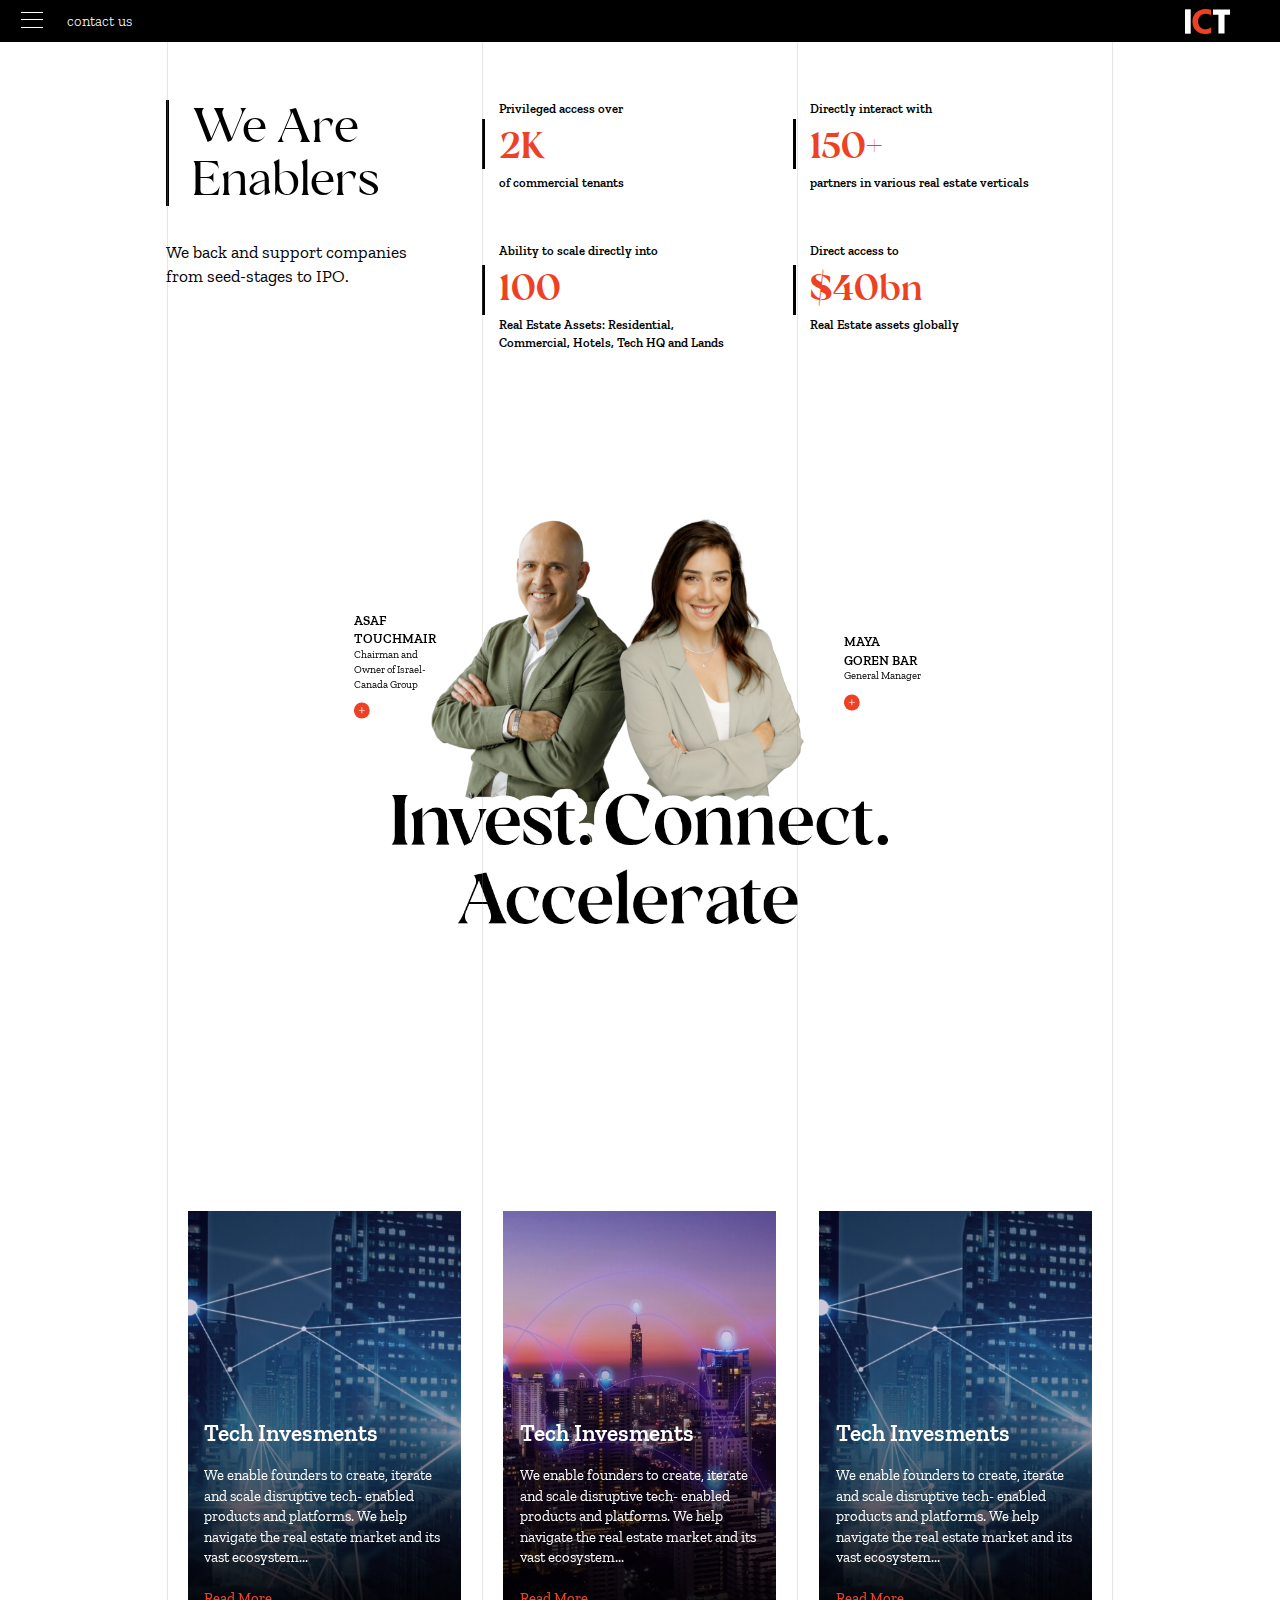
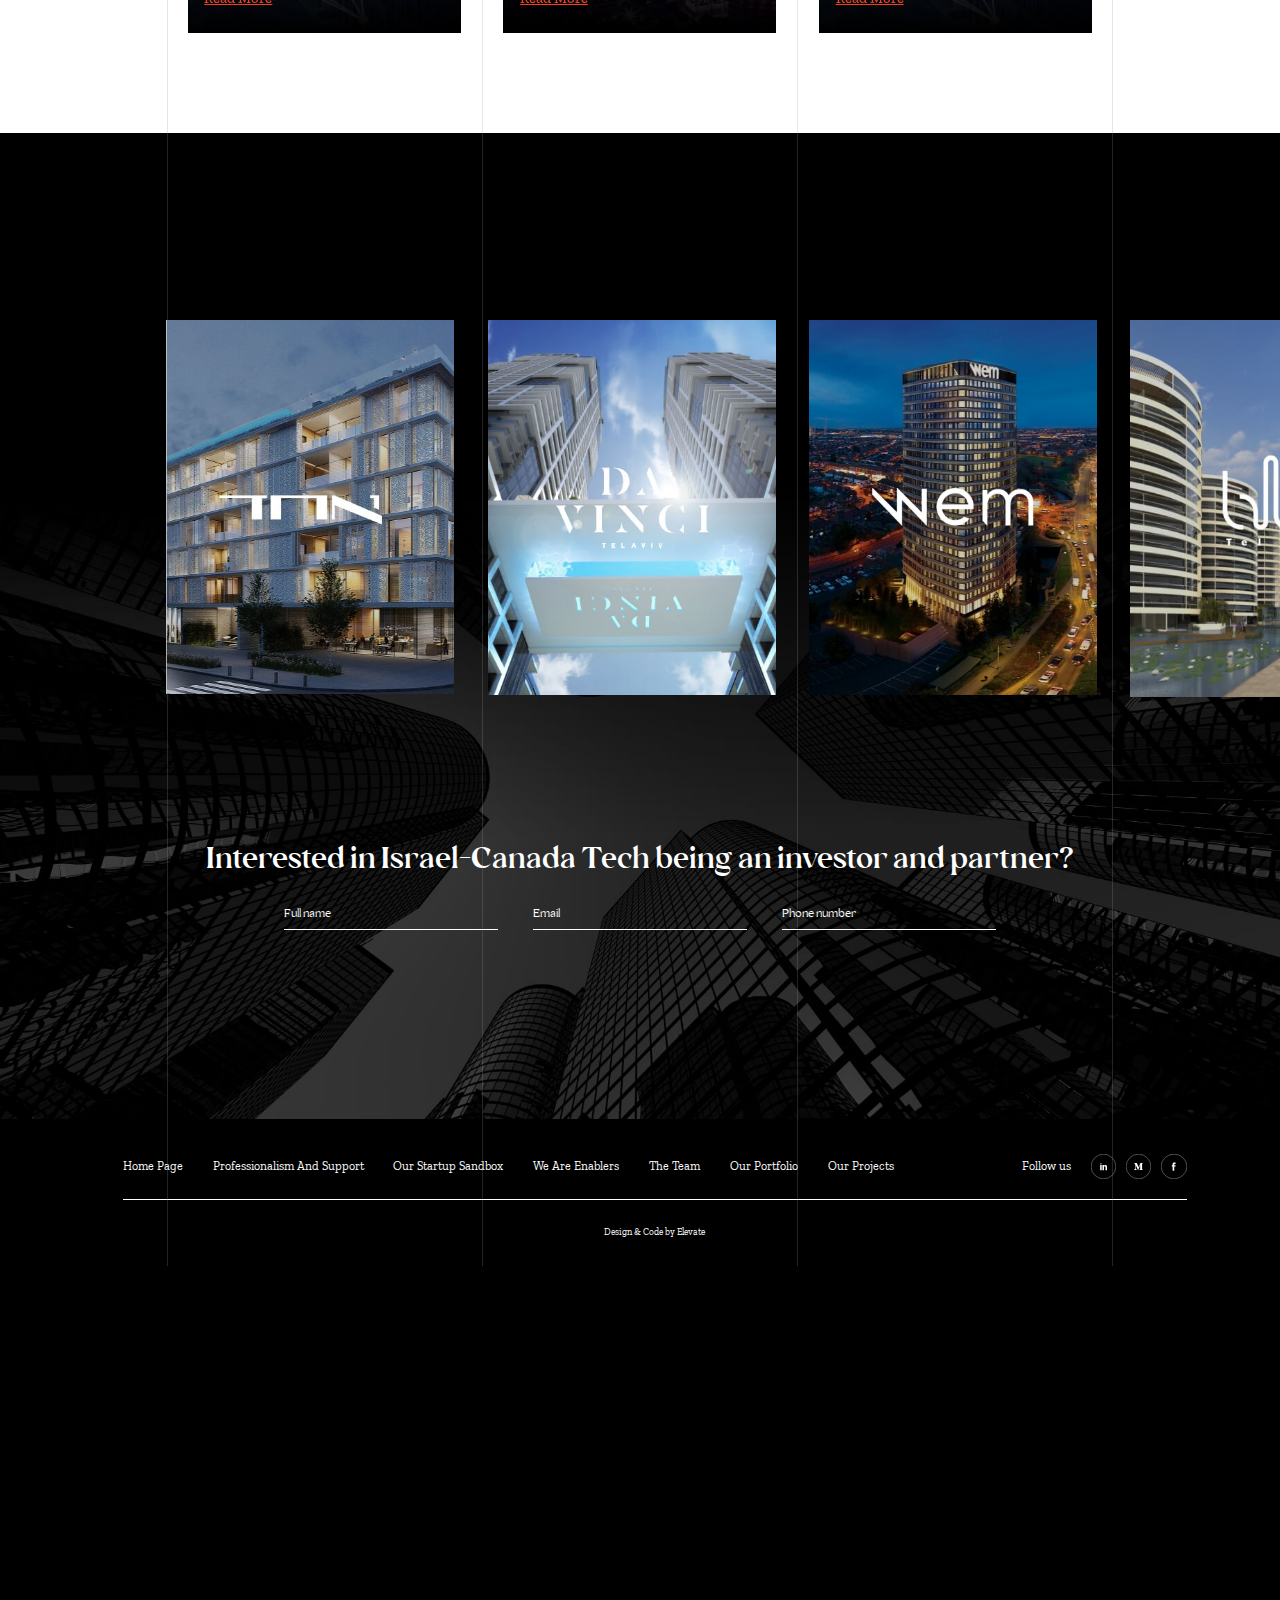
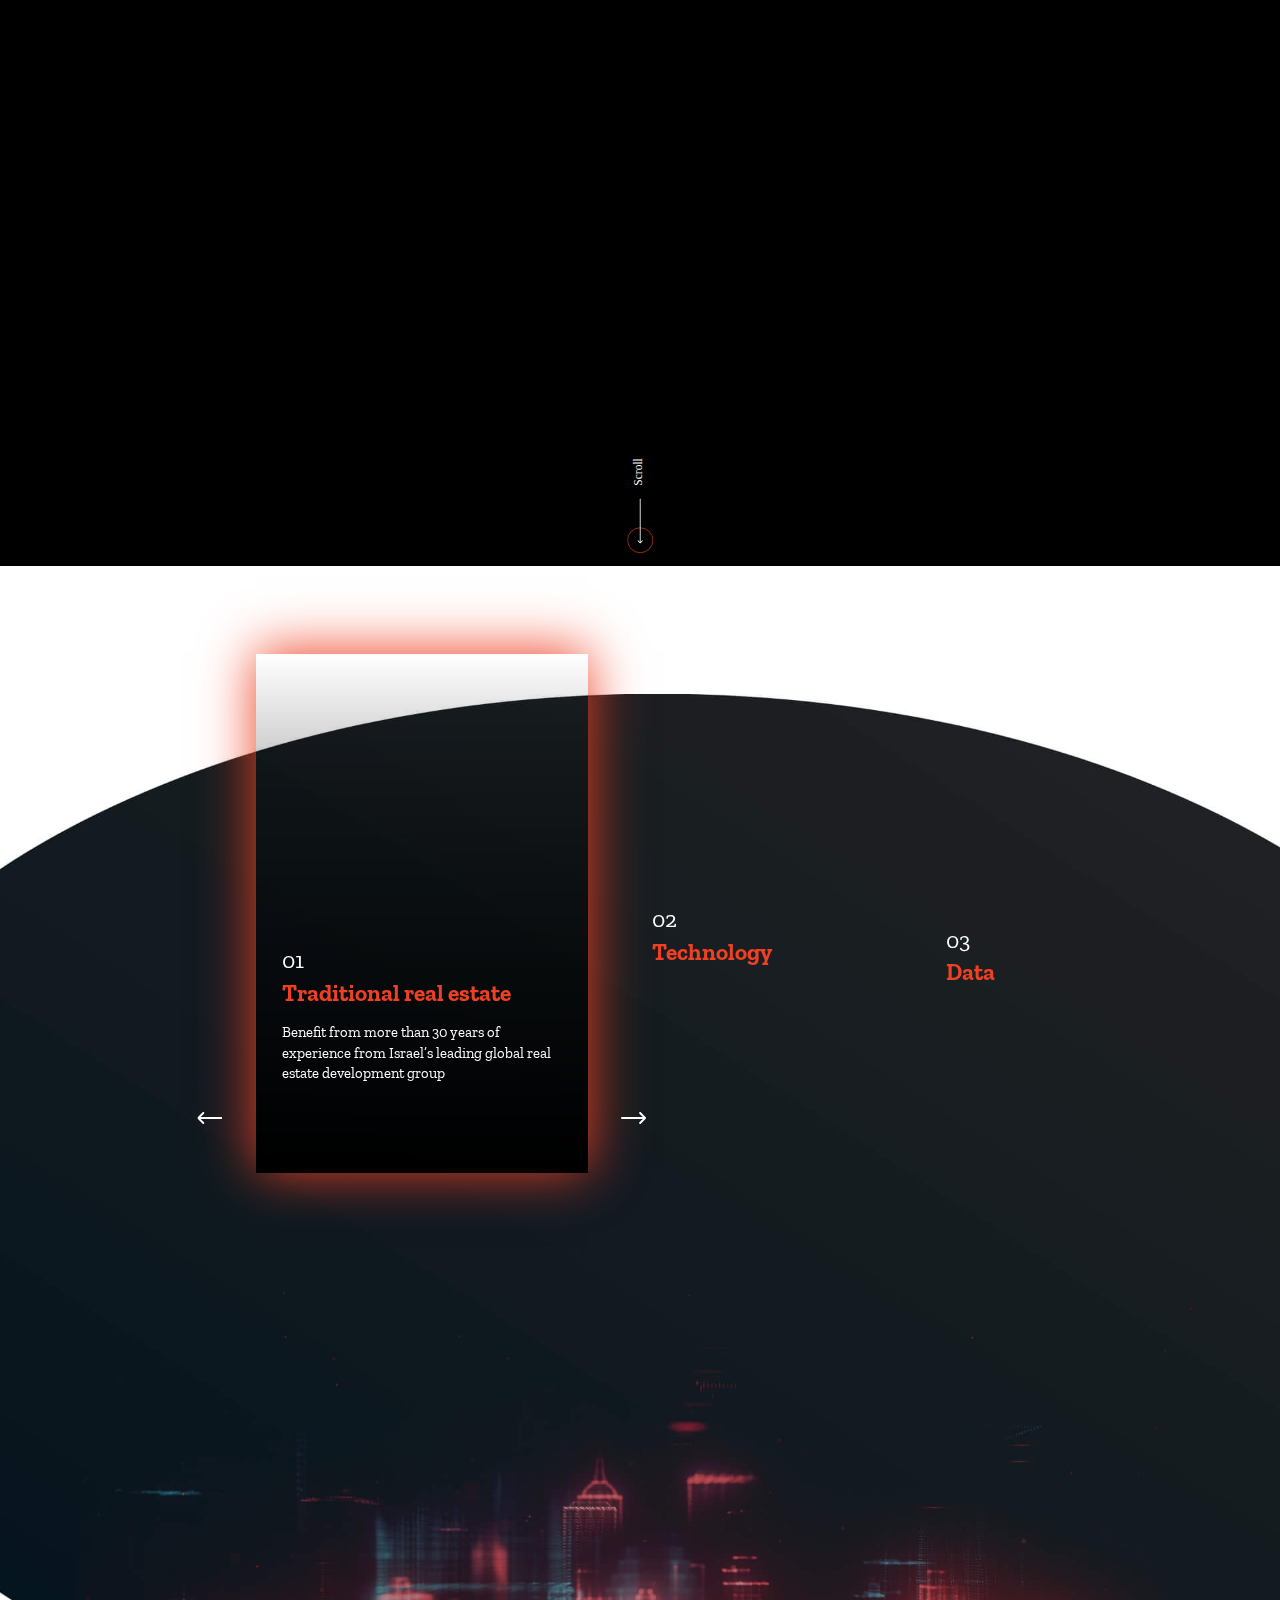
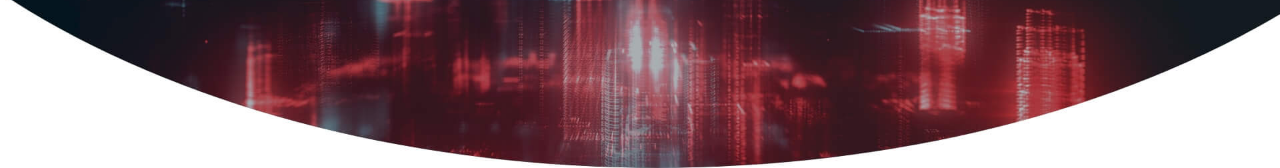
==== commit 1ade705c: "[FIX] - Lazy Loading" ====
--- a/index.html
+++ b/index.html
@@ -113,142 +113,7 @@
     </div>
   </header>
 
-  <!-- Banner -->
-  <div class="banner" id="banner">
-    <div class="video">
-      <video class="lazy d-desktop" autoplay loop muted playsinline src="video/desktop-comp.mp4">
-        <source src="video/desktop-comp.mp4" type="video/mp4">
-      </video>
-      <video class="lazy d-mobile" autoplay loop muted playsinline src="video/mobile-comp.mp4">
-        <source src="video/mobile-comp.mp4" type="video/mp4">
-      </video>
-    </div>
-    <div class="text">
-      <h1 class="f-d-97 f-m-85 semi-bold" data-aos="fade-up" data-aos-anchor="#banner">
-        <span class="text-orange">Israel Canada</span>
-        <br>
-        Tech Invesments
-      </h1>
-      <p class="f-d-26 f-m-32 light f-zilla" data-aos="fade-right" data-aos-delay="700" data-aos-anchor="#banner">
-        We invest in founders and teams who develop innovative technologies and business models in PropTech and Real
-        Estate.
-      </p>
-    </div>
-    <div class="scroll scroll-to">
-      <a href="#aboutSlider">
-        <img src="img/icons/scroll.svg" alt="canada-tech-img">
-      </a>
-    </div>
-  </div>
-
-  <!-- About -->
-  <div class="about" id="about">
-    <div class="container">
-      <!-- Text -->
-      <div class="text-1">
-        <p class="f-d-45 f-m-45" data-aos="fade-up" data-aos-anchor="#about">Professionalism And Support</p>
-        <h2 class="f-d-70 f-m-70" data-aos="fade-up" data-aos-anchor="#about" data-aos-delay="200">You Can Count On</h2>
-      </div>
-      <div class="slider" id="aboutSlider">
-        <!-- Video -->
-        <div class="video-slider">
-          <!-- Swiper -->
-          <div class="swiper">
-            <div class="swiper-wrapper">
-              <!-- Slide -->
-              <div class="swiper-slide">
-                <div>
-                  <div class="video">
-                    <video class="lazy" autoplay loop muted playsinline src="video/realestate-comp.mp4"></video>
-                  </div>
-                </div>
-              </div>
-              <!-- Slide -->
-              <div class="swiper-slide">
-                <div>
-                  <div class="video">
-                    <video class="lazy" autoplay loop muted playsinline src="video/technology-comp.mp4"></video>
-                  </div>
-                </div>
-              </div>
-              <!-- Slide -->
-              <div class="swiper-slide">
-                <div>
-                  <div class="video">
-                    <video class="lazy" autoplay loop muted playsinline src="video/data-comp.mp4"></video>
-                  </div>
-                </div>
-              </div>
-            </div>
-          </div>
-        </div>
-        <!-- Text -->
-        <div class="text-slider">
-          <!-- Swiper -->
-          <div class="swiper">
-            <div class="swiper-wrapper">
-              <!-- Slide -->
-              <div class="swiper-slide">
-                <div>
-                  <div class="text">
-                    <p class="f-d-35 f-m-50 f-zilla">01</p>
-                    <h3 class="f-d-35 f-m-50 text-orange f-zilla">Traditional real estate</h3>
-                    <p class="f-d-22 f-m-32 f-zilla description">Benefit from more than 30 years of
-                      experience from Israel’s leading global real
-                      estate development group</p>
-                  </div>
-                </div>
-              </div>
-              <!-- Slide -->
-              <div class="swiper-slide">
-                <div>
-                  <div class="text">
-                    <p class="f-d-35 f-m-50 f-zilla">02</p>
-                    <h3 class="f-d-35 f-m-50 text-orange f-zilla">Technology</h3>
-                    <p class="f-d-22 f-m-32 f-zilla description">Tap into contacts and resources from our more than 100 current projects to validate your products, business models and get the professional feedback you need to deliver value.</p>
-                  </div>
-                </div>
-              </div>
-              <!-- Slide -->
-              <div class="swiper-slide">
-                <div>
-                  <div class="text">
-                    <p class="f-d-35 f-m-50 f-zilla">03</p>
-                    <h3 class="f-d-35 f-m-50 text-orange f-zilla">Data</h3>
-                    <p class="f-d-22 f-m-32 f-zilla description">Leverage data collected through successful projects and POCs to inject data-driven knowhow into your technologies and products.</p>
-                  </div>
-                </div>
-              </div>
-            </div>
-          </div>
-        </div>
-        <!-- Arrows -->
-        <div class="swiper-arrows" id="aboutText2">
-          <a href="#" class="prev">
-            <img src="img/icons/arrow-left-long-white.svg" alt="canada-tech-img">
-          </a>
-          <a href="#" class="next">
-            <img src="img/icons/arrow-right-long-white.svg" alt="canada-tech-img">
-          </a>
-        </div>
-      </div>
-      <!-- Text -->
-      <div class="text-2">
-        <h2 class="f-d-80 f-m-80" data-aos="fade-right">Our Startup
-          <br>Sandbox:</h2>
-        <p class="f-d-18 f-m-32 f-zilla" data-aos="fade-left">At ISRAEL CANADA, we believe in strong partnerships that
-          go beyond the
-          traditional investment model. We work hand in hand with our founders, providing them with the resources,
-          contacts and industry access they need to accelerate their growth.</p>
-      </div>
-    </div>
-    <div class="bg">
-      <picture>
-        <source media="(min-width:1024px)" srcset="img/home/about-bg.jpg">
-        <img src="img/home/about-bg-mobile.jpg" alt="canada-tech-img">
-      </picture>
-    </div>
-  </div>
+
 
   <!-- Stats -->
   <div class="stats" id="stats">
@@ -299,7 +164,7 @@
           <img src="img/home/team-new.png" alt="canada-tech-img">
         </div>
         <div class="info info-1">
-          <p class="f-d-20 f-m-32 semi-bold f-zilla">ASAF TOUCHMAIRT</p>
+          <p class="f-d-20 f-m-32 semi-bold f-zilla">ASAF TOUCHMAIR</p>
           <p class="f-d-16 f-m-24 f-zilla">Chairman and Owner of Israel-Canada Group</p>
           <a href="/asaf.html" target="_blank"><img src="img/icons/plus-icon.svg" alt="canada-tech-img"></a>
         </div>
@@ -545,7 +410,7 @@
       </div>
       <!-- Bottom -->
       <div class="footer-bottom">
-        <a href="https://elevate.co.il/" class="f-d-14 f-m-20 f-zilla" target="_blank">Design & Code  by Elevate</a>
+        <a href="https://elevate.co.il/" class="f-d-14 f-m-20 f-zilla" target="_blank">Design & Code by Elevate</a>
       </div>
     </div>
   </footer>
@@ -560,6 +425,177 @@
     </ul>
   </div>
 
+    <!-- Banner -->
+    <div class="banner" id="banner">
+      <div class="video">
+        <video
+          class="lazy d-desktop"
+          preload="auto"
+          autoplay
+          data-src="video/desktop-comp.mp4"
+        >
+          <source type="video/mp4" data-src="video/desktop-comp.mp4"/>
+        </video>
+        <video
+          class="lazy d-mobile"
+          preload="auto"
+          autoplay
+          data-src="video/mobile-comp.mp4"
+        >
+          <source type="video/mp4" data-src="video/mobile-comp.mp4"/>
+        </video>
+      </div>
+      <div class="text">
+        <h1 class="f-d-97 f-m-85 semi-bold" data-aos="fade-up" data-aos-anchor="#banner">
+          <span class="text-orange">Israel Canada</span>
+          <br>
+          Tech Invesments
+        </h1>
+        <p class="f-d-26 f-m-32 light f-zilla" data-aos="fade-right" data-aos-delay="700" data-aos-anchor="#banner">
+          We invest in founders and teams who develop innovative technologies and business models in PropTech and Real
+          Estate.
+        </p>
+      </div>
+      <div class="scroll scroll-to">
+        <a href="#aboutSlider">
+          <img src="img/icons/scroll.svg" alt="canada-tech-img">
+        </a>
+      </div>
+    </div>
+  
+    <!-- About -->
+    <div class="about" id="about">
+      <div class="container">
+        <!-- Text -->
+        <div class="text-1">
+          <p class="f-d-45 f-m-45" data-aos="fade-up" data-aos-anchor="#about">Professionalism And Support</p>
+          <h2 class="f-d-70 f-m-70" data-aos="fade-up" data-aos-anchor="#about" data-aos-delay="200">You Can Count On</h2>
+        </div>
+        <div class="slider" id="aboutSlider">
+          <!-- Video -->
+          <div class="video-slider">
+            <!-- Swiper -->
+            <div class="swiper">
+              <div class="swiper-wrapper">
+                <!-- Slide -->
+                <div class="swiper-slide">
+                  <div>
+                    <div class="video">
+                      <video
+                        class="lazy"
+                        preload="auto"
+                        autoplay
+                        data-src="video/realestate-comp.mp4"
+                      >
+                        <source type="video/mp4" data-src="video/realestate-comp.mp4"/>
+                      </video>
+                    </div>
+                  </div>
+                </div>
+                <!-- Slide -->
+                <div class="swiper-slide">
+                  <div>
+                    <div class="video">
+                      <video
+                        class="lazy"
+                        preload="auto"
+                        autoplay
+                        data-src="video/technology-comp.mp4"
+                      >
+                        <source type="video/mp4" data-src="video/technology-comp.mp4"/>
+                      </video>
+                    </div>
+                  </div>
+                </div>
+                <!-- Slide -->
+                <div class="swiper-slide">
+                  <div>
+                    <div class="video">
+                      <video
+                        class="lazy"
+                        preload="auto"
+                        autoplay
+                        data-src="video/data-comp.mp4"
+                      >
+                        <source type="video/mp4" data-src="video/data-comp.mp4"/>
+                      </video>
+                    </div>
+                  </div>
+                </div>
+              </div>
+            </div>
+          </div>
+          <!-- Text -->
+          <div class="text-slider">
+            <!-- Swiper -->
+            <div class="swiper">
+              <div class="swiper-wrapper">
+                <!-- Slide -->
+                <div class="swiper-slide">
+                  <div>
+                    <div class="text">
+                      <p class="f-d-35 f-m-50 f-zilla">01</p>
+                      <h3 class="f-d-35 f-m-50 text-orange f-zilla">Traditional real estate</h3>
+                      <p class="f-d-22 f-m-32 f-zilla description">Benefit from more than 30 years of
+                        experience from Israel’s leading global real
+                        estate development group</p>
+                    </div>
+                  </div>
+                </div>
+                <!-- Slide -->
+                <div class="swiper-slide">
+                  <div>
+                    <div class="text">
+                      <p class="f-d-35 f-m-50 f-zilla">02</p>
+                      <h3 class="f-d-35 f-m-50 text-orange f-zilla">Technology</h3>
+                      <p class="f-d-22 f-m-32 f-zilla description">Tap into contacts and resources from our more than 100
+                        current projects to validate your products, business models and get the professional feedback you
+                        need to deliver value.</p>
+                    </div>
+                  </div>
+                </div>
+                <!-- Slide -->
+                <div class="swiper-slide">
+                  <div>
+                    <div class="text">
+                      <p class="f-d-35 f-m-50 f-zilla">03</p>
+                      <h3 class="f-d-35 f-m-50 text-orange f-zilla">Data</h3>
+                      <p class="f-d-22 f-m-32 f-zilla description">Leverage data collected through successful projects and
+                        POCs to inject data-driven knowhow into your technologies and products.</p>
+                    </div>
+                  </div>
+                </div>
+              </div>
+            </div>
+          </div>
+          <!-- Arrows -->
+          <div class="swiper-arrows">
+            <a href="#" class="prev">
+              <img src="img/icons/arrow-left-long-white.svg" alt="canada-tech-img">
+            </a>
+            <a href="#" class="next">
+              <img src="img/icons/arrow-right-long-white.svg" alt="canada-tech-img">
+            </a>
+          </div>
+        </div>
+        <!-- Text -->
+        <div class="text-2" id="aboutText2">
+          <h2 class="f-d-80 f-m-80" data-aos="fade-right">Our Startup
+            <br>Sandbox:</h2>
+          <p class="f-d-32 f-m-32 f-zilla" data-aos="fade-left">At ICT, we believe in strong partnerships that
+            go beyond the
+            traditional investment model. We work hand in hand with our founders, providing them with the resources,
+            contacts and industry access they need to accelerate their growth.</p>
+        </div>
+      </div>
+      <div class="bg">
+        <picture>
+          <source media="(min-width:1024px)" srcset="img/home/about-bg.jpg">
+          <img src="img/home/about-bg-mobile.jpg" alt="canada-tech-img">
+        </picture>
+      </div>
+    </div>
+
   <!-- Script (Vendor) -->
   <script src="js/swiper-bundle.min.js"></script>
   <script src="js/aos.js"></script>
@@ -567,11 +603,17 @@
   <script src="js/ScrollTrigger.min.js"></script>
   <script src="https://code.jquery.com/jquery-3.6.0.slim.min.js"
     integrity="sha256-u7e5khyithlIdTpu22PHhENmPcRdFiHRjhAuHcs05RI=" crossorigin="anonymous"></script>
-  <script src="js/yall.min.js"></script>
 
   <!-- Script -->
   <script src="js/app.js"></script>
 
+  <!-- Lazy Loading -->
+  <script src="js/lazyload.min.js"></script>
+  <script>
+    (function () {
+      ll = new LazyLoad({});
+    })();
+  </script>
 </body>
 
 </html>--- a/css/style.css
+++ b/css/style.css
@@ -1024,7 +1024,7 @@
 }
 
 .about .text-2 p {
-  width: 32.5vw;
+  width: 36.5vw;
   margin-left: auto;
 }
 
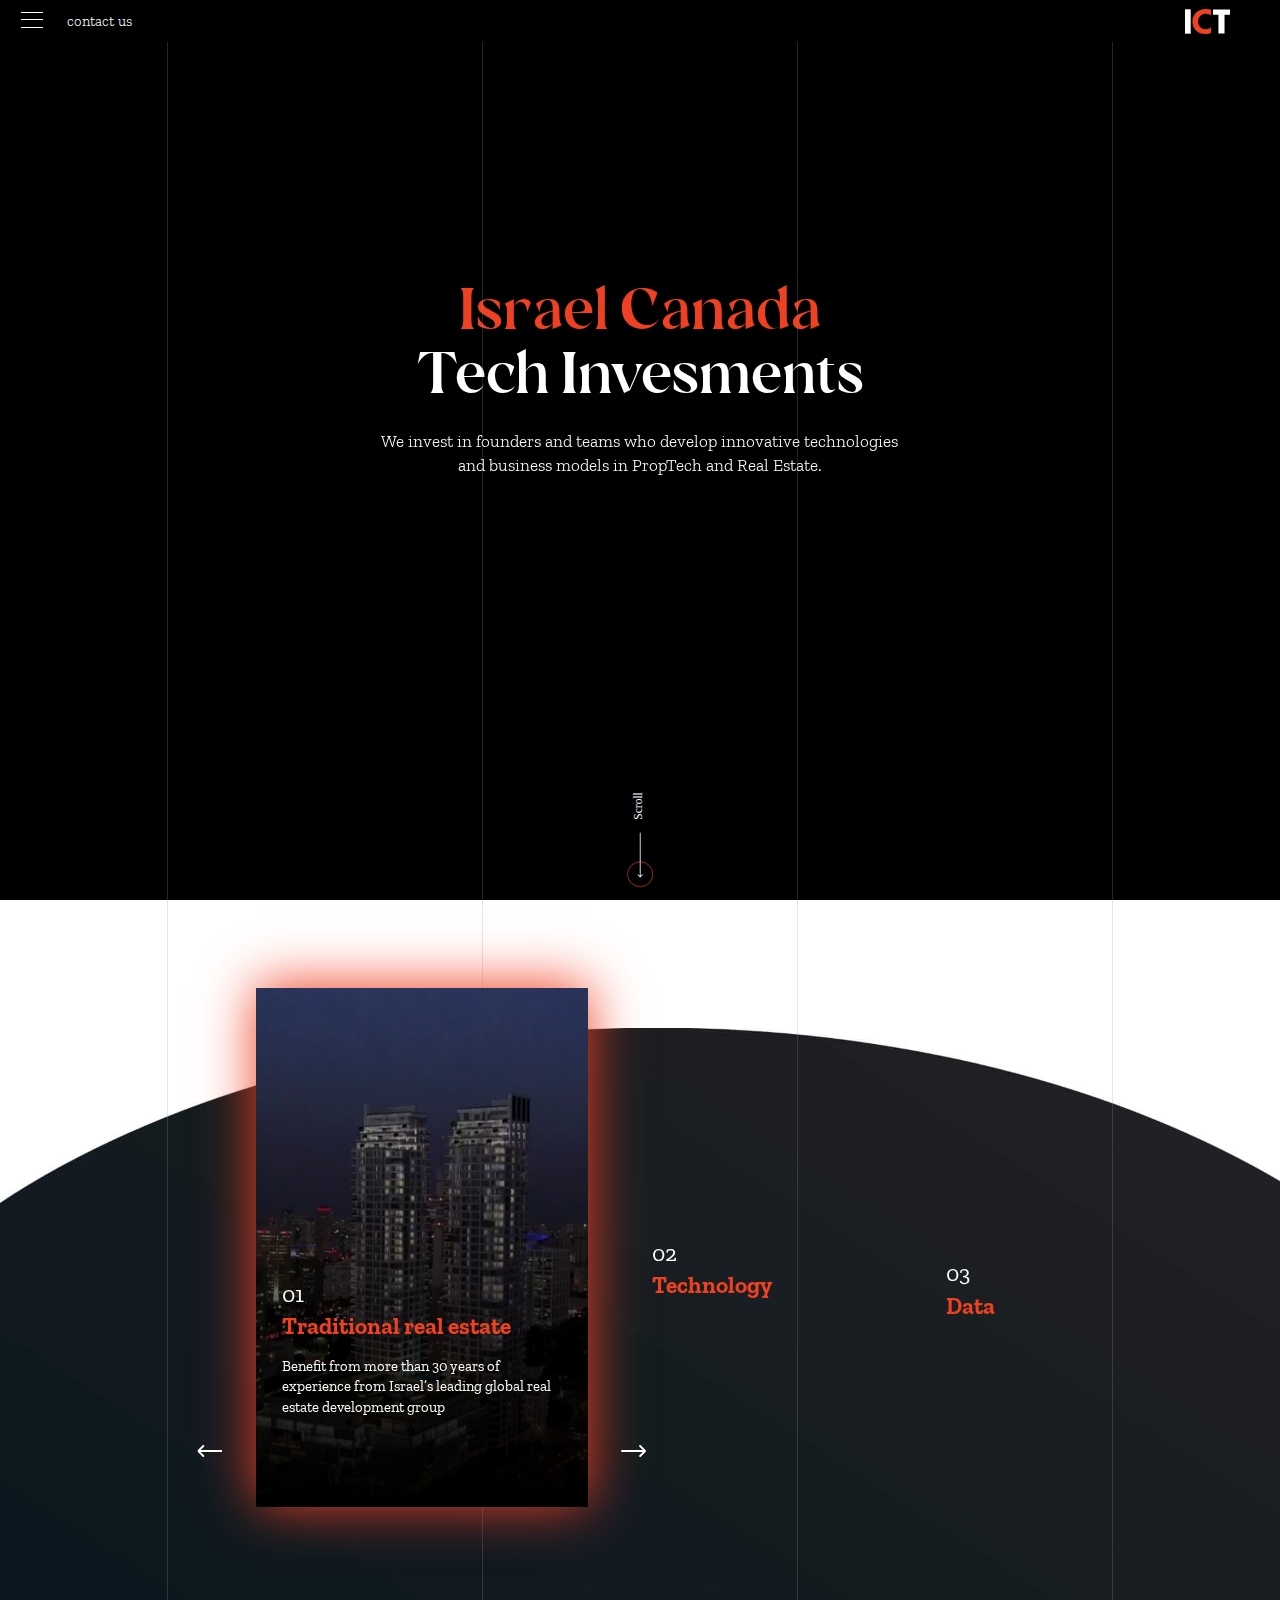
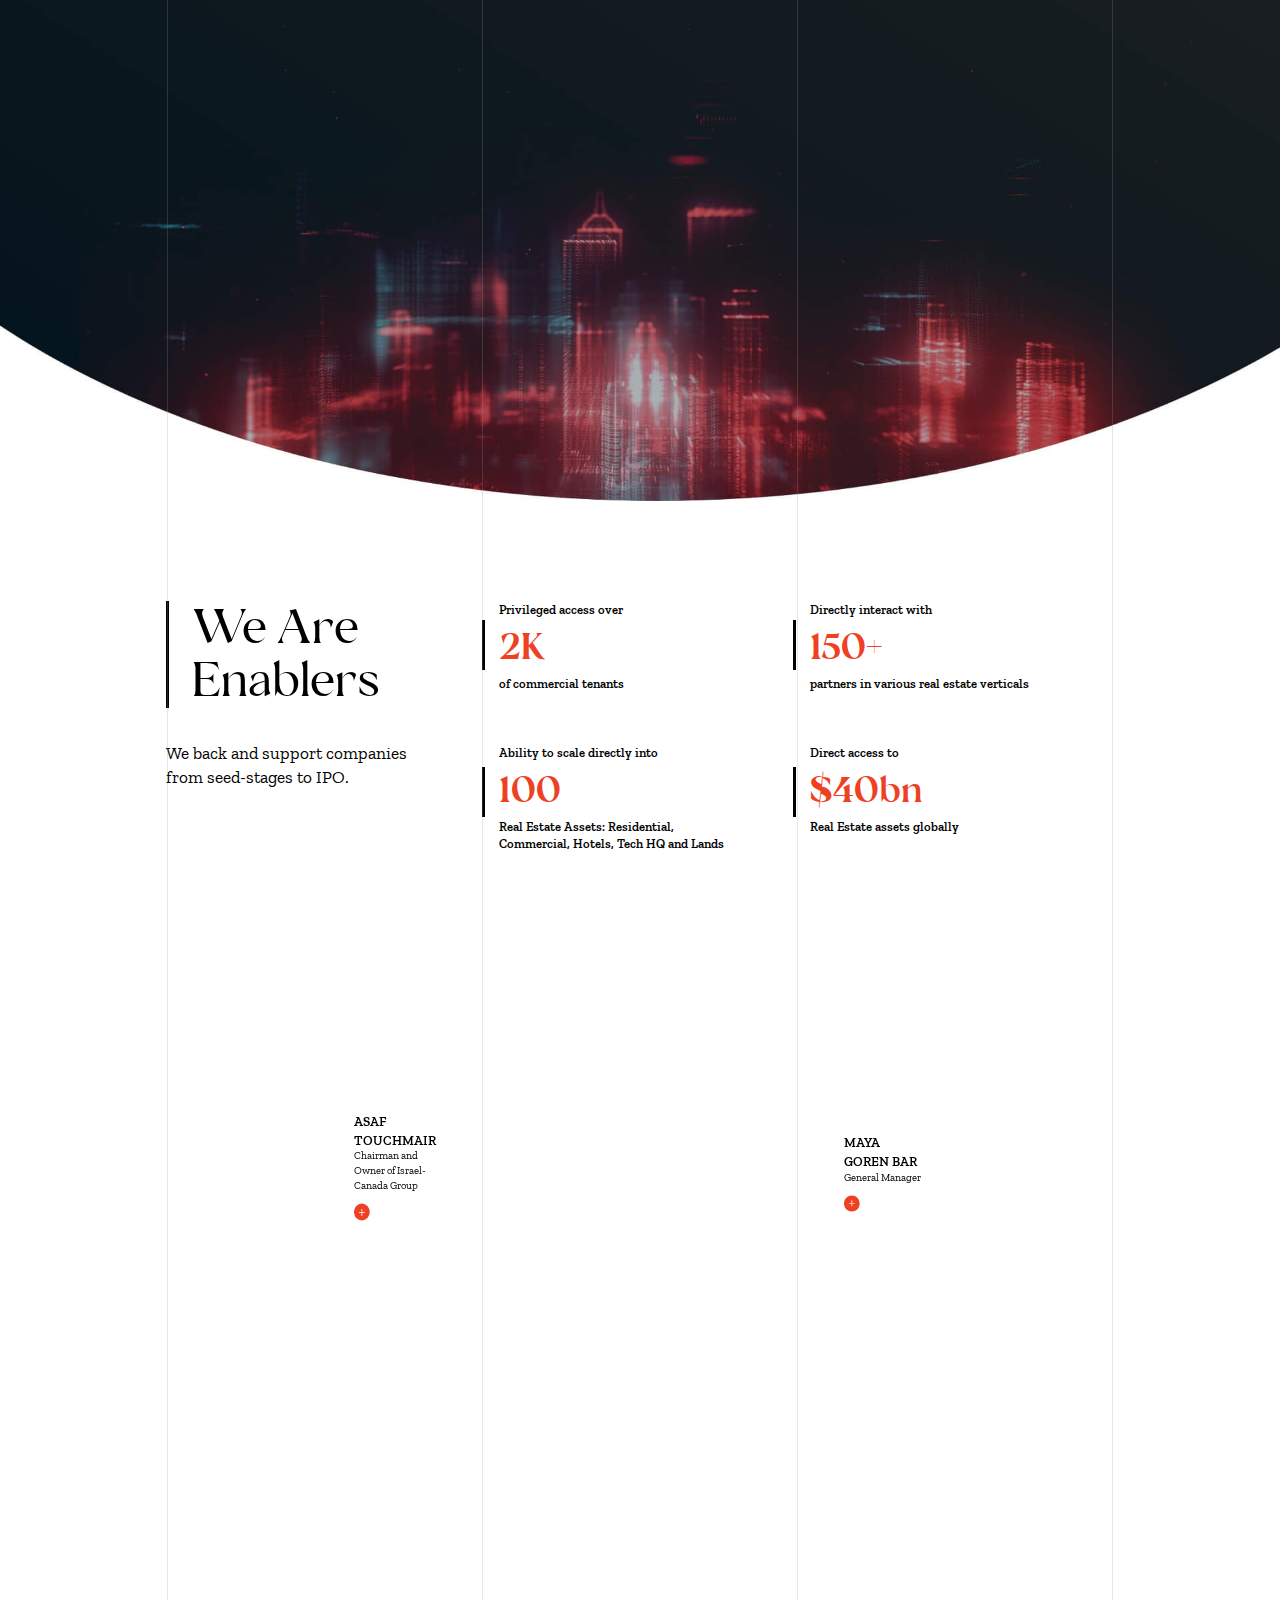
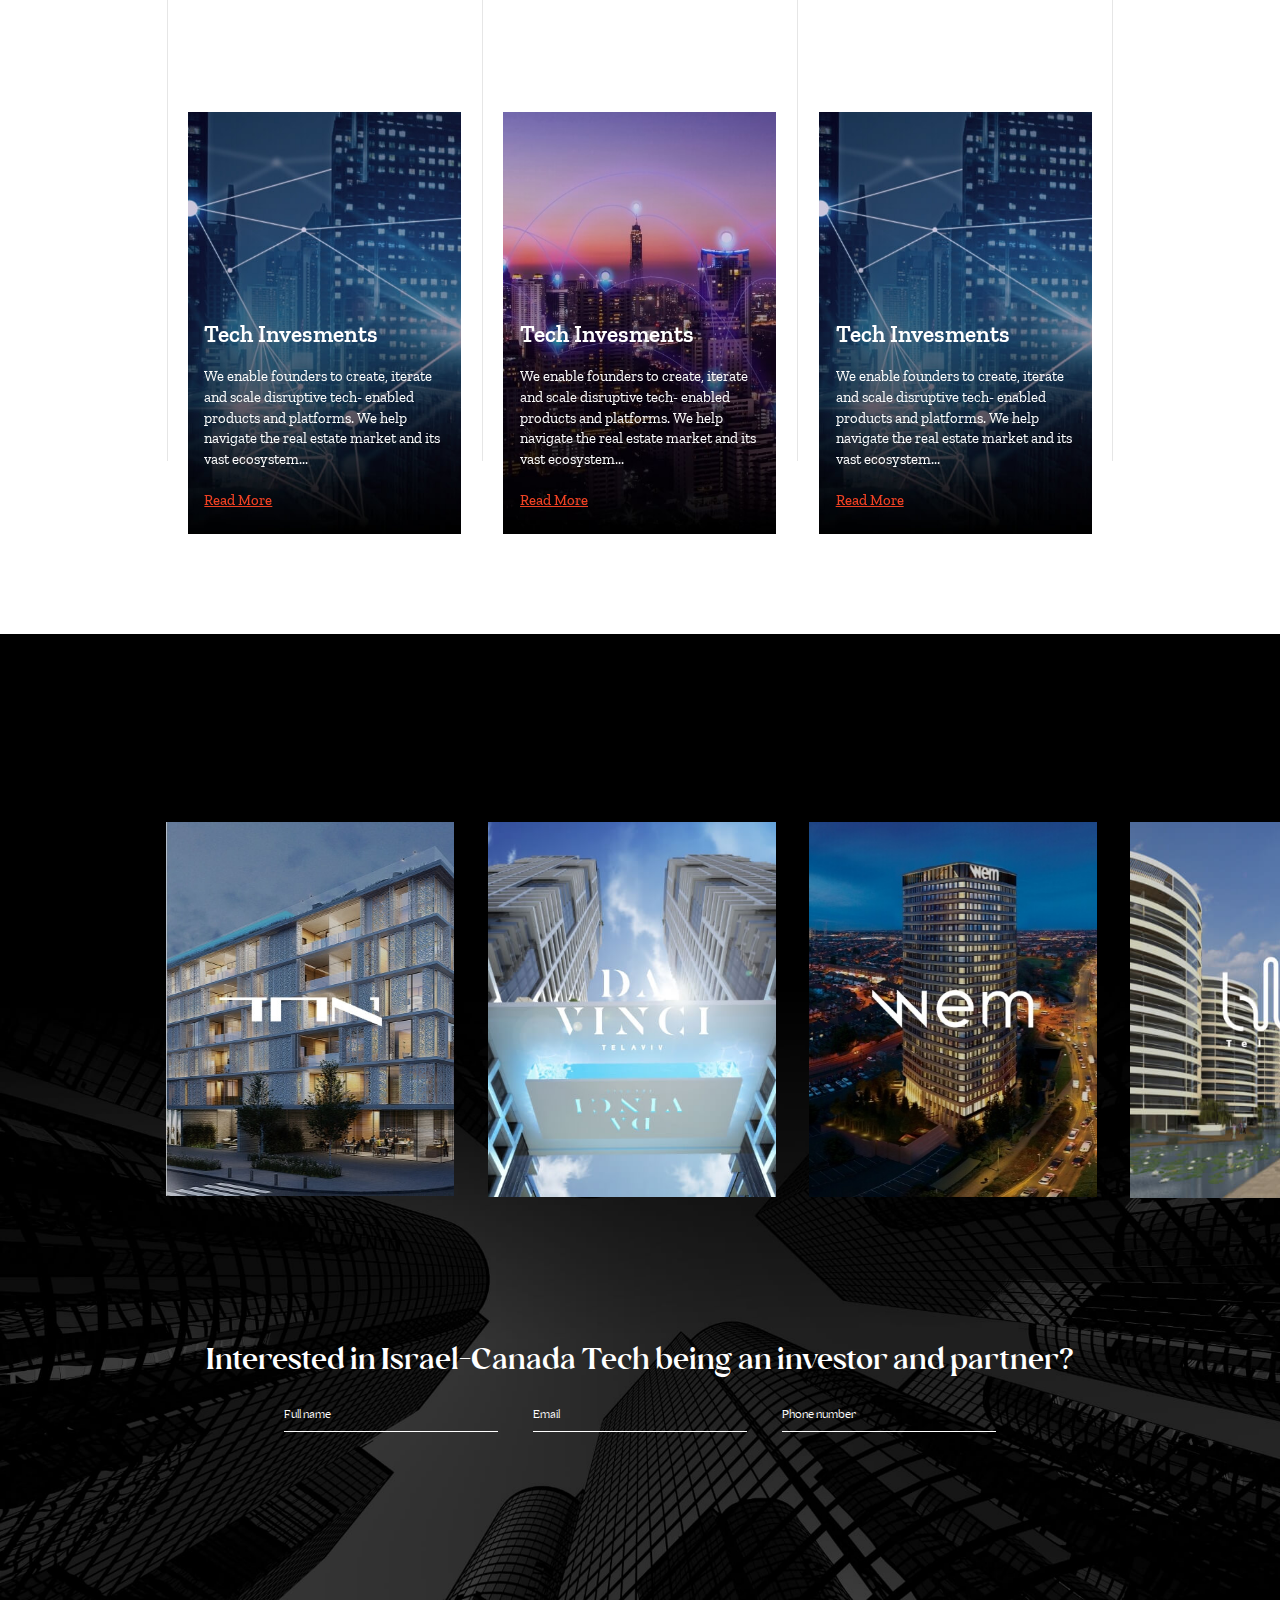
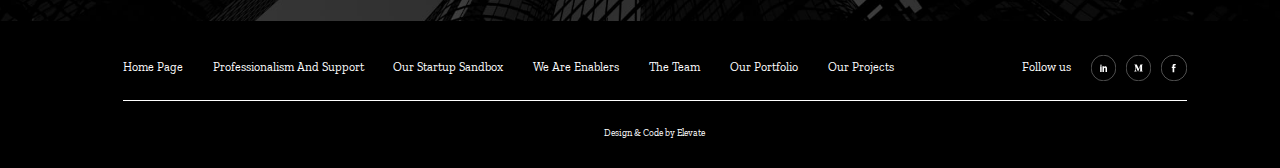
==== commit a20720b8: "[FIX] - Lazy Loading" ====
--- a/index.html
+++ b/index.html
@@ -113,7 +113,151 @@
     </div>
   </header>
 
-
+  <!-- Banner -->
+  <div class="banner" id="banner">
+    <div class="video">
+      <video class="lazy d-desktop" preload="auto" autoplay data-src="video/desktop-comp.mp4">
+        <source type="video/mp4" data-src="video/desktop-comp.mp4" />
+      </video>
+      <video class="lazy d-mobile" preload="auto" autoplay data-src="video/mobile-comp.mp4">
+        <source type="video/mp4" data-src="video/mobile-comp.mp4" />
+      </video>
+    </div>
+    <div class="text">
+      <h1 class="f-d-97 f-m-85 semi-bold" data-aos="fade-up" data-aos-anchor="#banner">
+        <span class="text-orange">Israel Canada</span>
+        <br>
+        Tech Invesments
+      </h1>
+      <p class="f-d-26 f-m-32 light f-zilla" data-aos="fade-right" data-aos-delay="700" data-aos-anchor="#banner">
+        We invest in founders and teams who develop innovative technologies and business models in PropTech and Real
+        Estate.
+      </p>
+    </div>
+    <div class="scroll scroll-to">
+      <a href="#aboutSlider">
+        <img src="img/icons/scroll.svg" alt="canada-tech-img">
+      </a>
+    </div>
+  </div>
+
+  <!-- About -->
+  <div class="about" id="about">
+    <div class="container">
+      <!-- Text -->
+      <div class="text-1">
+        <p class="f-d-45 f-m-45" data-aos="fade-up" data-aos-anchor="#about">Professionalism And Support</p>
+        <h2 class="f-d-70 f-m-70" data-aos="fade-up" data-aos-anchor="#about" data-aos-delay="200">You Can Count On</h2>
+      </div>
+      <div class="slider" id="aboutSlider">
+        <!-- Video -->
+        <div class="video-slider">
+          <!-- Swiper -->
+          <div class="swiper">
+            <div class="swiper-wrapper">
+              <!-- Slide -->
+              <div class="swiper-slide">
+                <div>
+                  <div class="video">
+                    <video class="lazy" preload="auto" autoplay data-src="video/realestate-comp.mp4">
+                      <source type="video/mp4" data-src="video/realestate-comp.mp4" />
+                    </video>
+                  </div>
+                </div>
+              </div>
+              <!-- Slide -->
+              <div class="swiper-slide">
+                <div>
+                  <div class="video">
+                    <video class="lazy" preload="auto" autoplay data-src="video/technology-comp.mp4">
+                      <source type="video/mp4" data-src="video/technology-comp.mp4" />
+                    </video>
+                  </div>
+                </div>
+              </div>
+              <!-- Slide -->
+              <div class="swiper-slide">
+                <div>
+                  <div class="video">
+                    <video class="lazy" preload="auto" autoplay data-src="video/data-comp.mp4">
+                      <source type="video/mp4" data-src="video/data-comp.mp4" />
+                    </video>
+                  </div>
+                </div>
+              </div>
+            </div>
+          </div>
+        </div>
+        <!-- Text -->
+        <div class="text-slider">
+          <!-- Swiper -->
+          <div class="swiper">
+            <div class="swiper-wrapper">
+              <!-- Slide -->
+              <div class="swiper-slide">
+                <div>
+                  <div class="text">
+                    <p class="f-d-35 f-m-50 f-zilla">01</p>
+                    <h3 class="f-d-35 f-m-50 text-orange f-zilla">Traditional real estate</h3>
+                    <p class="f-d-22 f-m-32 f-zilla description">Benefit from more than 30 years of
+                      experience from Israel’s leading global real
+                      estate development group</p>
+                  </div>
+                </div>
+              </div>
+              <!-- Slide -->
+              <div class="swiper-slide">
+                <div>
+                  <div class="text">
+                    <p class="f-d-35 f-m-50 f-zilla">02</p>
+                    <h3 class="f-d-35 f-m-50 text-orange f-zilla">Technology</h3>
+                    <p class="f-d-22 f-m-32 f-zilla description">Tap into contacts and resources from our more than 100
+                      current projects to validate your products, business models and get the professional feedback you
+                      need to deliver value.</p>
+                  </div>
+                </div>
+              </div>
+              <!-- Slide -->
+              <div class="swiper-slide">
+                <div>
+                  <div class="text">
+                    <p class="f-d-35 f-m-50 f-zilla">03</p>
+                    <h3 class="f-d-35 f-m-50 text-orange f-zilla">Data</h3>
+                    <p class="f-d-22 f-m-32 f-zilla description">Leverage data collected through successful projects and
+                      POCs to inject data-driven knowhow into your technologies and products.</p>
+                  </div>
+                </div>
+              </div>
+            </div>
+          </div>
+        </div>
+        <!-- Arrows -->
+        <div class="swiper-arrows">
+          <a href="#" class="prev">
+            <img src="img/icons/arrow-left-long-white.svg" alt="canada-tech-img">
+          </a>
+          <a href="#" class="next">
+            <img src="img/icons/arrow-right-long-white.svg" alt="canada-tech-img">
+          </a>
+        </div>
+      </div>
+      <!-- Text -->
+      <div class="text-2" id="aboutText2">
+        <h2 class="f-d-80 f-m-80" data-aos="fade-right">Our Startup
+          <br>Sandbox:</h2>
+        <p class="f-d-32 f-m-32 f-zilla" data-aos="fade-left">At ICT, we believe in strong partnerships that
+          go beyond the
+          traditional investment model. We work hand in hand with our founders, providing them with the resources,
+          contacts and industry access they need to accelerate their growth.</p>
+      </div>
+    </div>
+    <div class="bg">
+      <picture>
+        <source media="(min-width:1024px)" srcset="img/home/about-bg.jpg">
+        <img src="img/home/about-bg-mobile.jpg" alt="canada-tech-img">
+      </picture>
+    </div>
+  </div>
 
   <!-- Stats -->
   <div class="stats" id="stats">
@@ -424,178 +568,6 @@
       <li class="line"></li>
     </ul>
   </div>
-
-    <!-- Banner -->
-    <div class="banner" id="banner">
-      <div class="video">
-        <video
-          class="lazy d-desktop"
-          preload="auto"
-          autoplay
-          data-src="video/desktop-comp.mp4"
-        >
-          <source type="video/mp4" data-src="video/desktop-comp.mp4"/>
-        </video>
-        <video
-          class="lazy d-mobile"
-          preload="auto"
-          autoplay
-          data-src="video/mobile-comp.mp4"
-        >
-          <source type="video/mp4" data-src="video/mobile-comp.mp4"/>
-        </video>
-      </div>
-      <div class="text">
-        <h1 class="f-d-97 f-m-85 semi-bold" data-aos="fade-up" data-aos-anchor="#banner">
-          <span class="text-orange">Israel Canada</span>
-          <br>
-          Tech Invesments
-        </h1>
-        <p class="f-d-26 f-m-32 light f-zilla" data-aos="fade-right" data-aos-delay="700" data-aos-anchor="#banner">
-          We invest in founders and teams who develop innovative technologies and business models in PropTech and Real
-          Estate.
-        </p>
-      </div>
-      <div class="scroll scroll-to">
-        <a href="#aboutSlider">
-          <img src="img/icons/scroll.svg" alt="canada-tech-img">
-        </a>
-      </div>
-    </div>
-  
-    <!-- About -->
-    <div class="about" id="about">
-      <div class="container">
-        <!-- Text -->
-        <div class="text-1">
-          <p class="f-d-45 f-m-45" data-aos="fade-up" data-aos-anchor="#about">Professionalism And Support</p>
-          <h2 class="f-d-70 f-m-70" data-aos="fade-up" data-aos-anchor="#about" data-aos-delay="200">You Can Count On</h2>
-        </div>
-        <div class="slider" id="aboutSlider">
-          <!-- Video -->
-          <div class="video-slider">
-            <!-- Swiper -->
-            <div class="swiper">
-              <div class="swiper-wrapper">
-                <!-- Slide -->
-                <div class="swiper-slide">
-                  <div>
-                    <div class="video">
-                      <video
-                        class="lazy"
-                        preload="auto"
-                        autoplay
-                        data-src="video/realestate-comp.mp4"
-                      >
-                        <source type="video/mp4" data-src="video/realestate-comp.mp4"/>
-                      </video>
-                    </div>
-                  </div>
-                </div>
-                <!-- Slide -->
-                <div class="swiper-slide">
-                  <div>
-                    <div class="video">
-                      <video
-                        class="lazy"
-                        preload="auto"
-                        autoplay
-                        data-src="video/technology-comp.mp4"
-                      >
-                        <source type="video/mp4" data-src="video/technology-comp.mp4"/>
-                      </video>
-                    </div>
-                  </div>
-                </div>
-                <!-- Slide -->
-                <div class="swiper-slide">
-                  <div>
-                    <div class="video">
-                      <video
-                        class="lazy"
-                        preload="auto"
-                        autoplay
-                        data-src="video/data-comp.mp4"
-                      >
-                        <source type="video/mp4" data-src="video/data-comp.mp4"/>
-                      </video>
-                    </div>
-                  </div>
-                </div>
-              </div>
-            </div>
-          </div>
-          <!-- Text -->
-          <div class="text-slider">
-            <!-- Swiper -->
-            <div class="swiper">
-              <div class="swiper-wrapper">
-                <!-- Slide -->
-                <div class="swiper-slide">
-                  <div>
-                    <div class="text">
-                      <p class="f-d-35 f-m-50 f-zilla">01</p>
-                      <h3 class="f-d-35 f-m-50 text-orange f-zilla">Traditional real estate</h3>
-                      <p class="f-d-22 f-m-32 f-zilla description">Benefit from more than 30 years of
-                        experience from Israel’s leading global real
-                        estate development group</p>
-                    </div>
-                  </div>
-                </div>
-                <!-- Slide -->
-                <div class="swiper-slide">
-                  <div>
-                    <div class="text">
-                      <p class="f-d-35 f-m-50 f-zilla">02</p>
-                      <h3 class="f-d-35 f-m-50 text-orange f-zilla">Technology</h3>
-                      <p class="f-d-22 f-m-32 f-zilla description">Tap into contacts and resources from our more than 100
-                        current projects to validate your products, business models and get the professional feedback you
-                        need to deliver value.</p>
-                    </div>
-                  </div>
-                </div>
-                <!-- Slide -->
-                <div class="swiper-slide">
-                  <div>
-                    <div class="text">
-                      <p class="f-d-35 f-m-50 f-zilla">03</p>
-                      <h3 class="f-d-35 f-m-50 text-orange f-zilla">Data</h3>
-                      <p class="f-d-22 f-m-32 f-zilla description">Leverage data collected through successful projects and
-                        POCs to inject data-driven knowhow into your technologies and products.</p>
-                    </div>
-                  </div>
-                </div>
-              </div>
-            </div>
-          </div>
-          <!-- Arrows -->
-          <div class="swiper-arrows">
-            <a href="#" class="prev">
-              <img src="img/icons/arrow-left-long-white.svg" alt="canada-tech-img">
-            </a>
-            <a href="#" class="next">
-              <img src="img/icons/arrow-right-long-white.svg" alt="canada-tech-img">
-            </a>
-          </div>
-        </div>
-        <!-- Text -->
-        <div class="text-2" id="aboutText2">
-          <h2 class="f-d-80 f-m-80" data-aos="fade-right">Our Startup
-            <br>Sandbox:</h2>
-          <p class="f-d-32 f-m-32 f-zilla" data-aos="fade-left">At ICT, we believe in strong partnerships that
-            go beyond the
-            traditional investment model. We work hand in hand with our founders, providing them with the resources,
-            contacts and industry access they need to accelerate their growth.</p>
-        </div>
-      </div>
-      <div class="bg">
-        <picture>
-          <source media="(min-width:1024px)" srcset="img/home/about-bg.jpg">
-          <img src="img/home/about-bg-mobile.jpg" alt="canada-tech-img">
-        </picture>
-      </div>
-    </div>
-
   <!-- Script (Vendor) -->
   <script src="js/swiper-bundle.min.js"></script>
   <script src="js/aos.js"></script>
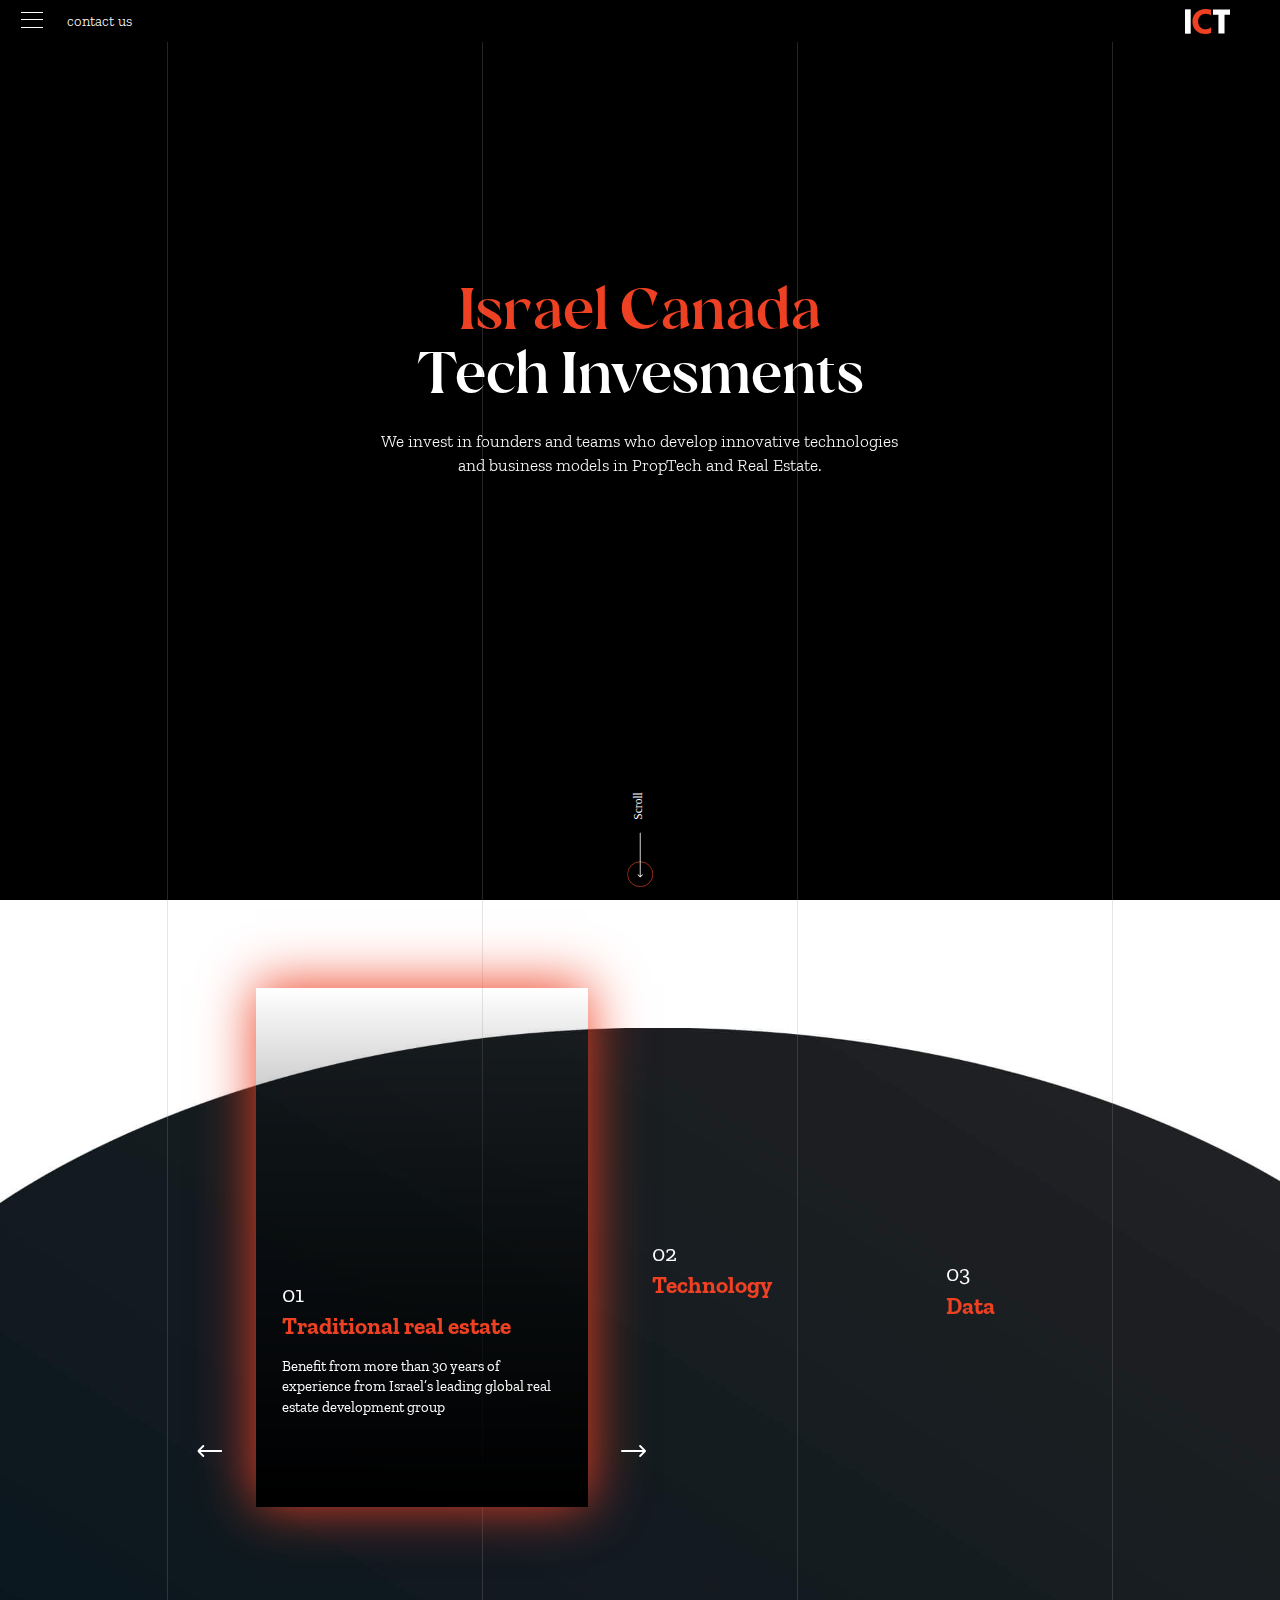
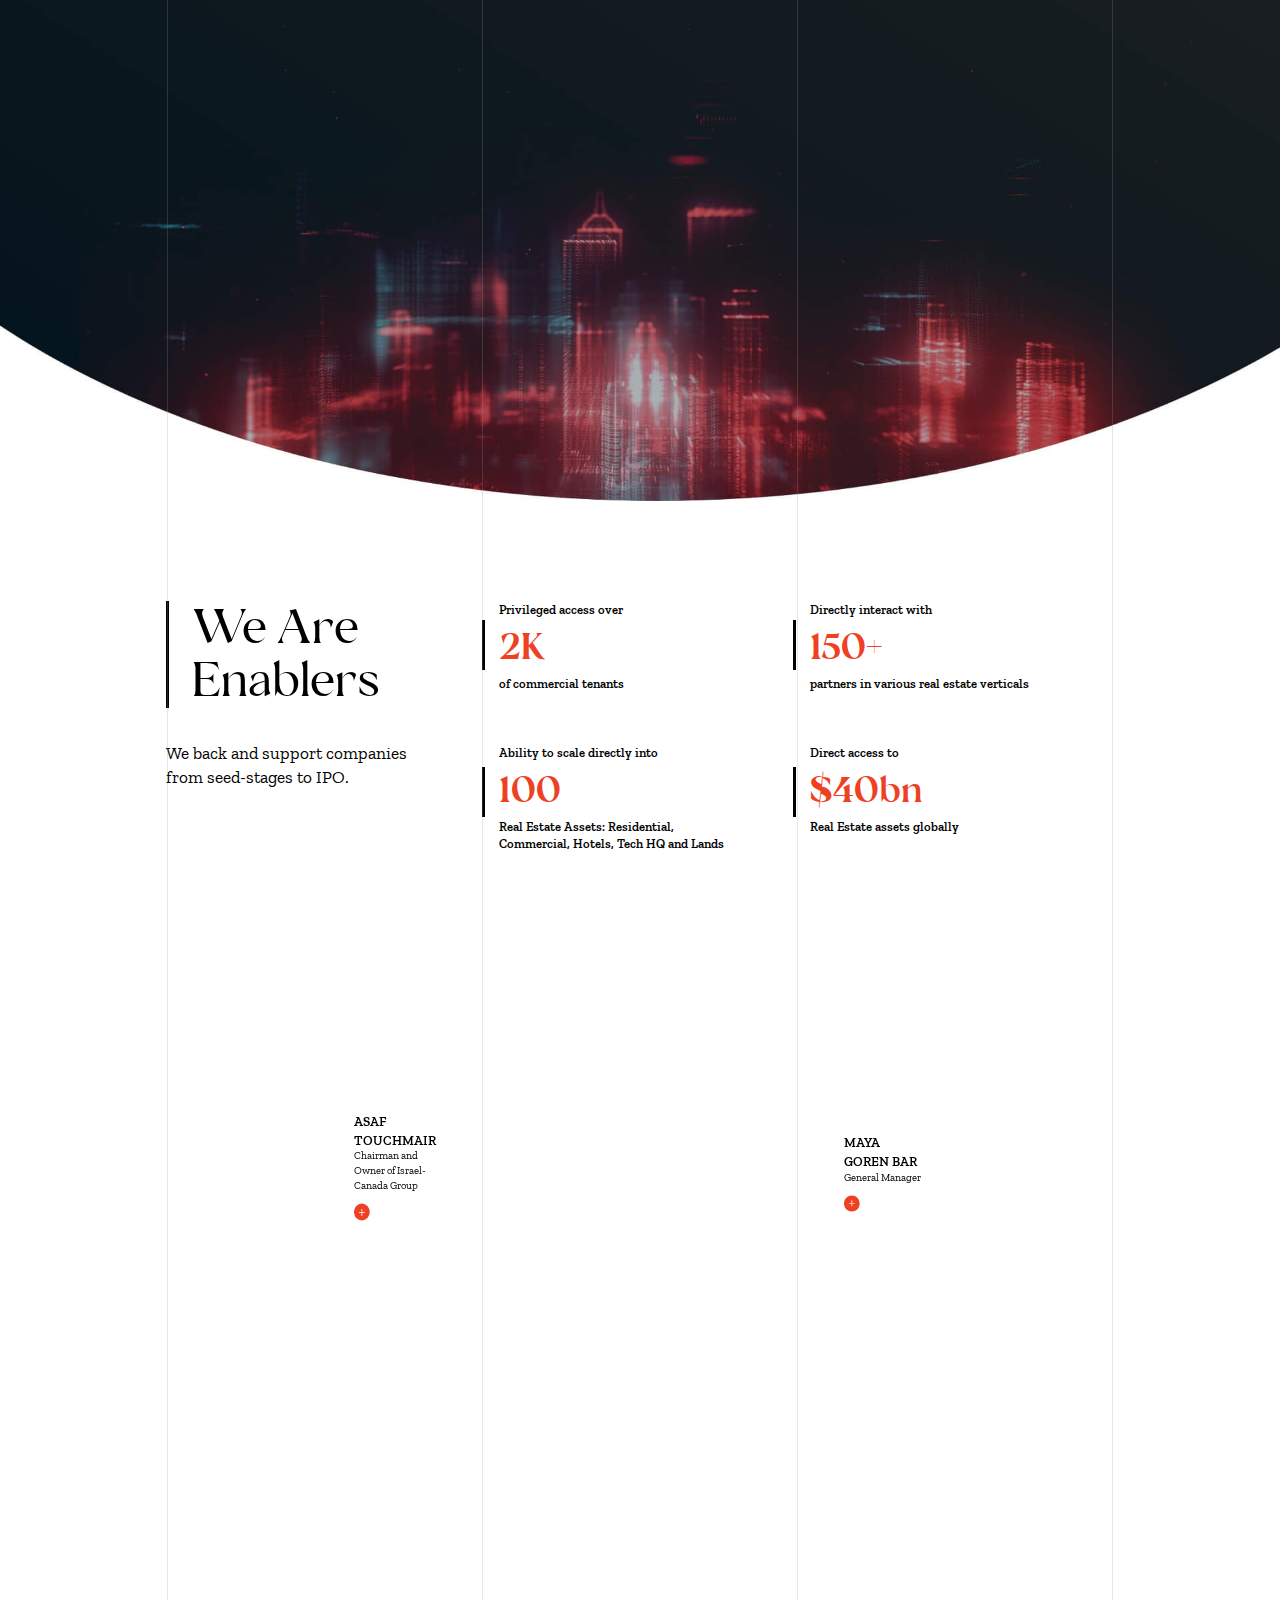
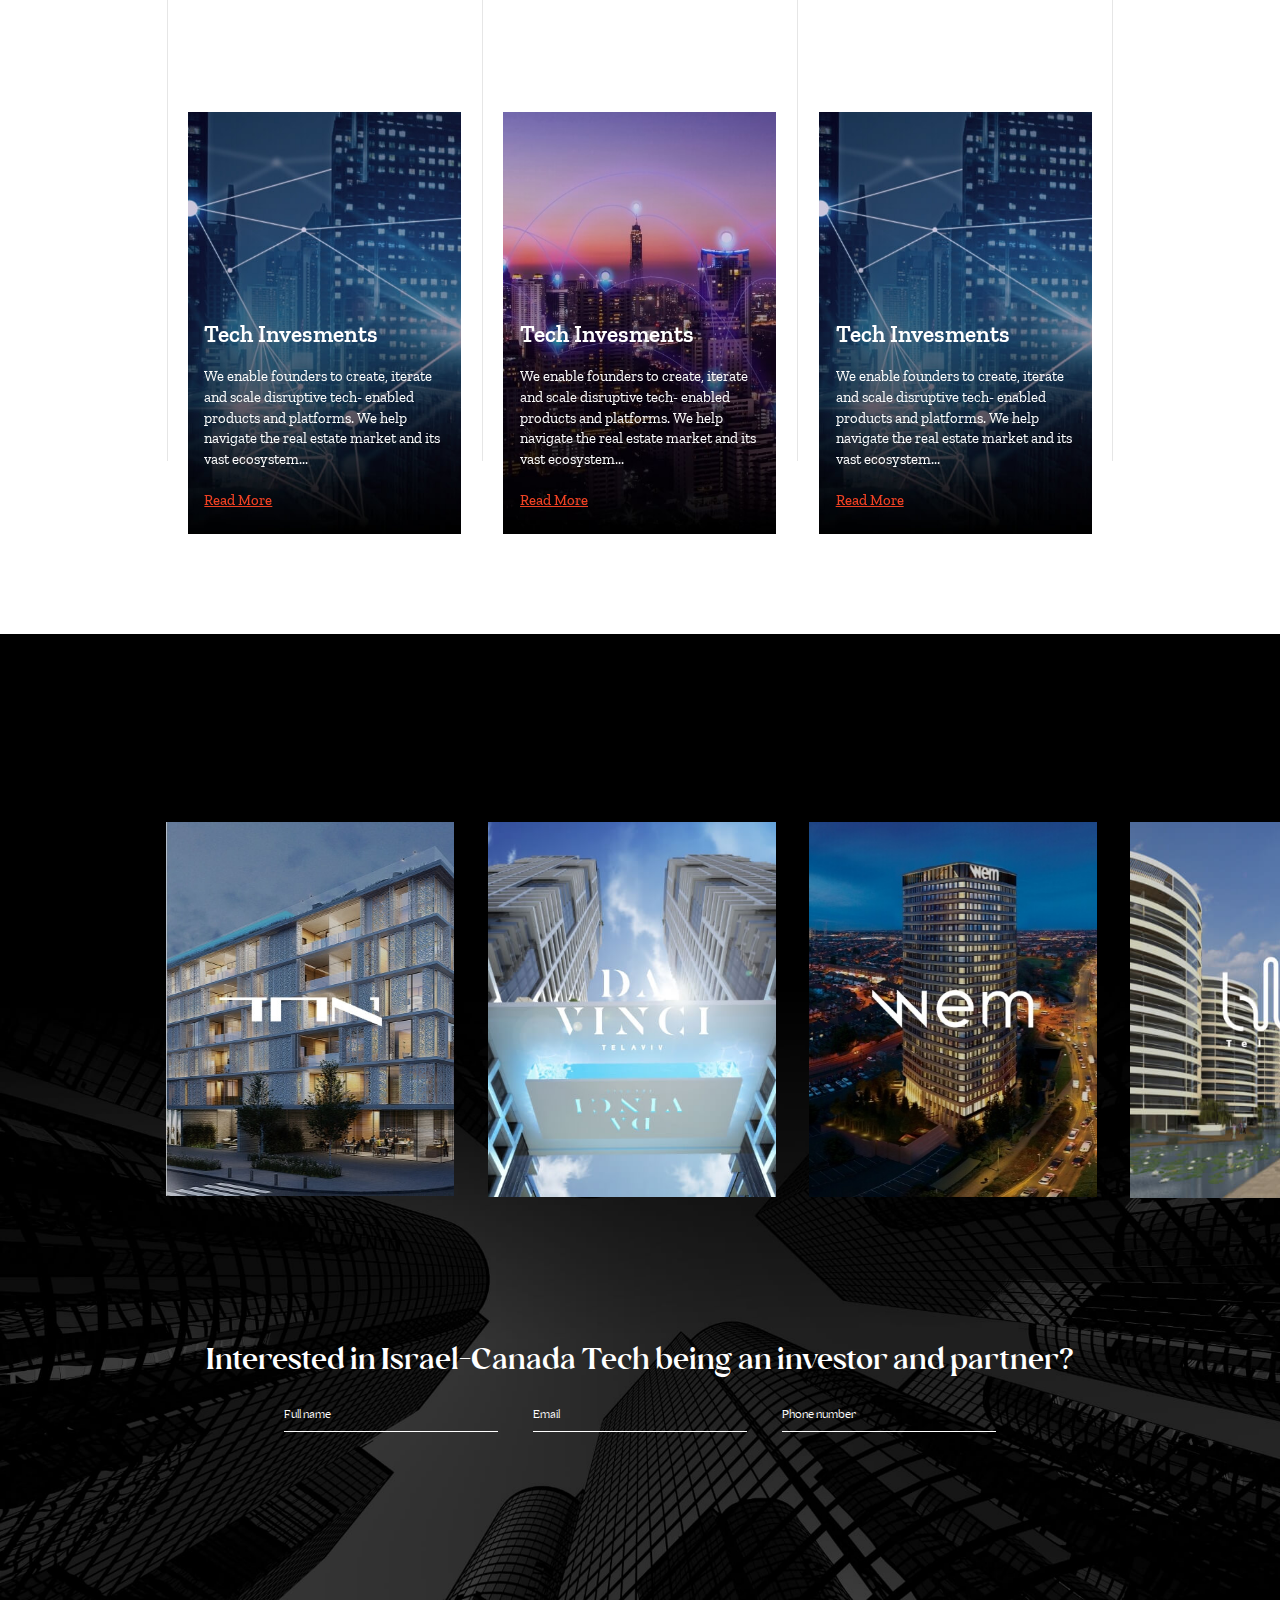
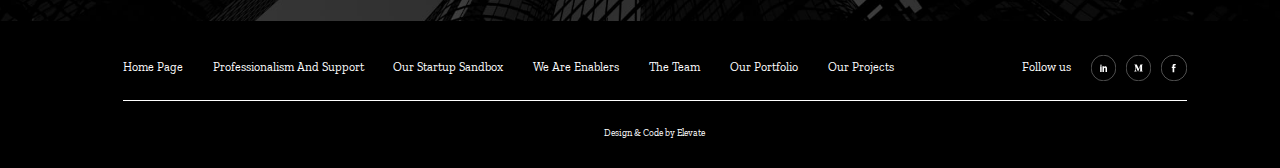
==== commit 4794389d: "[FIX] - Lazy Loading" ====
--- a/index.html
+++ b/index.html
@@ -568,6 +568,7 @@
       <li class="line"></li>
     </ul>
   </div>
+  
   <!-- Script (Vendor) -->
   <script src="js/swiper-bundle.min.js"></script>
   <script src="js/aos.js"></script>
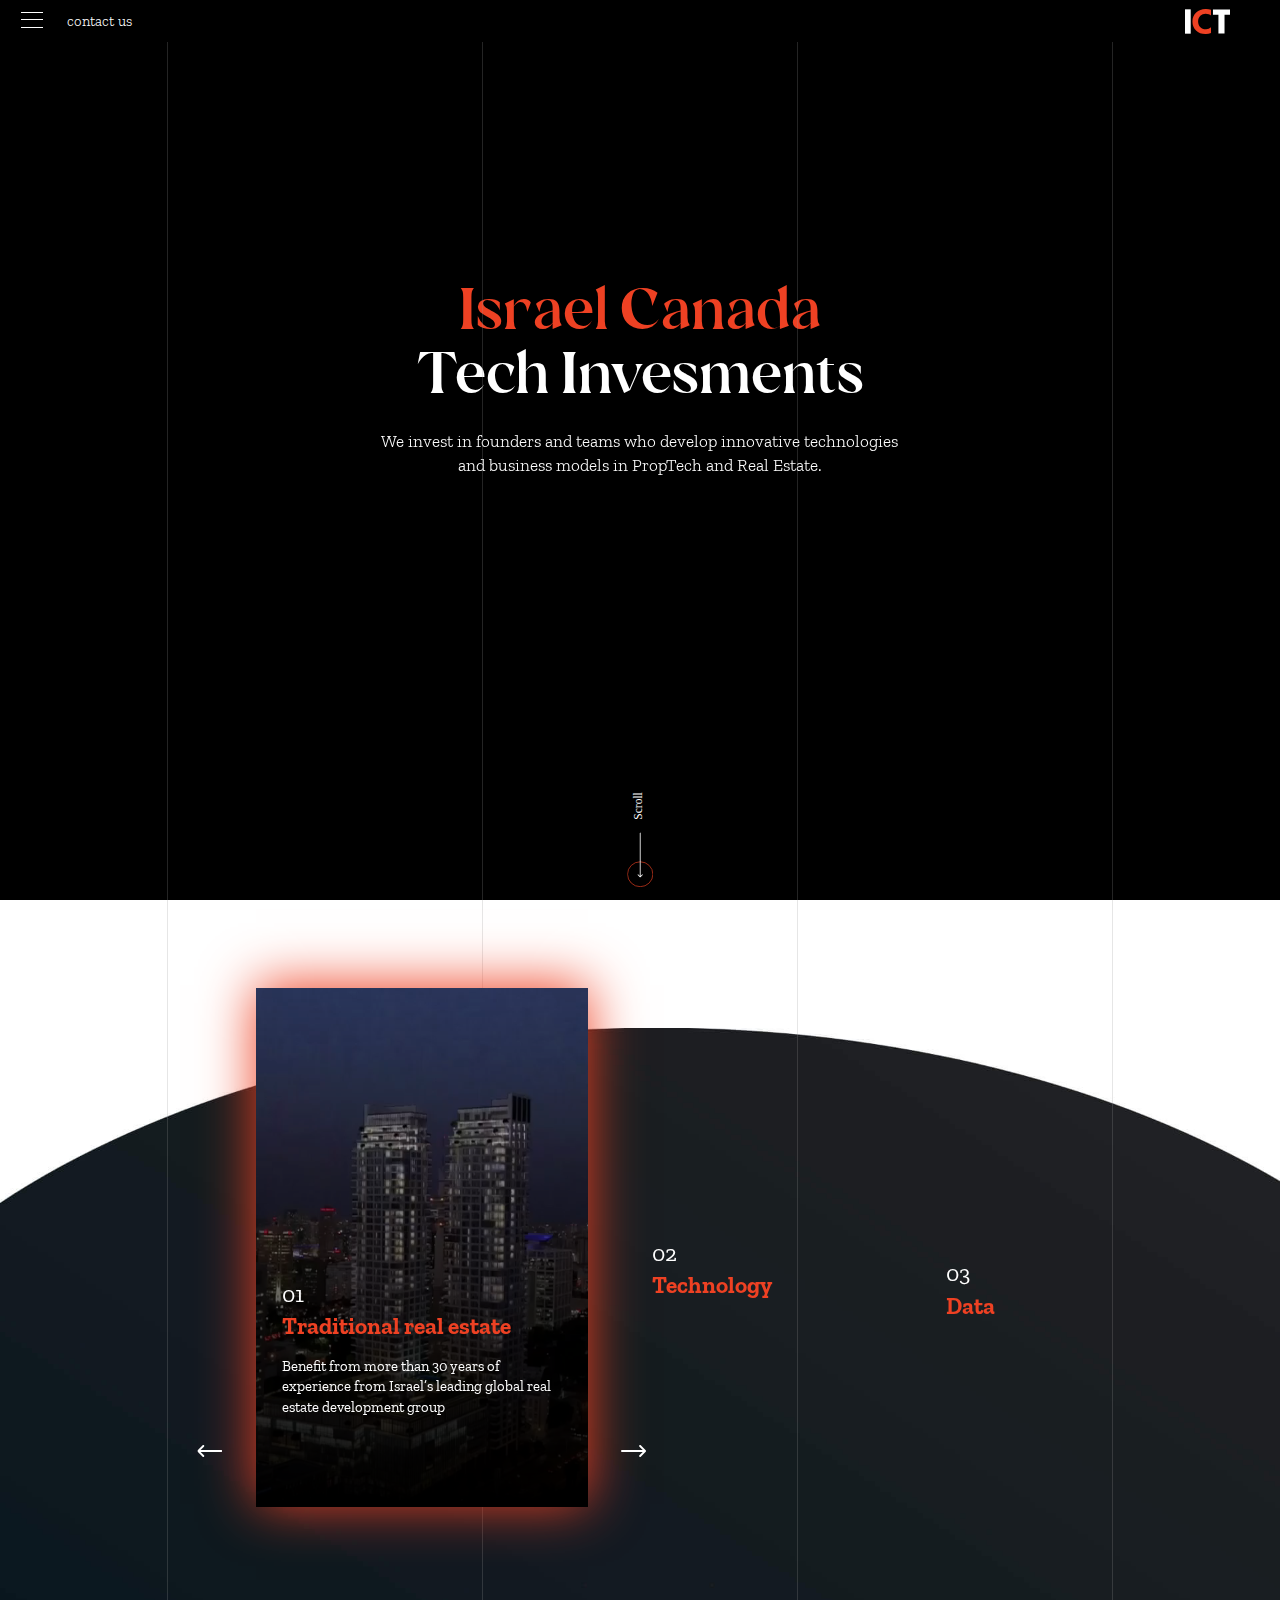
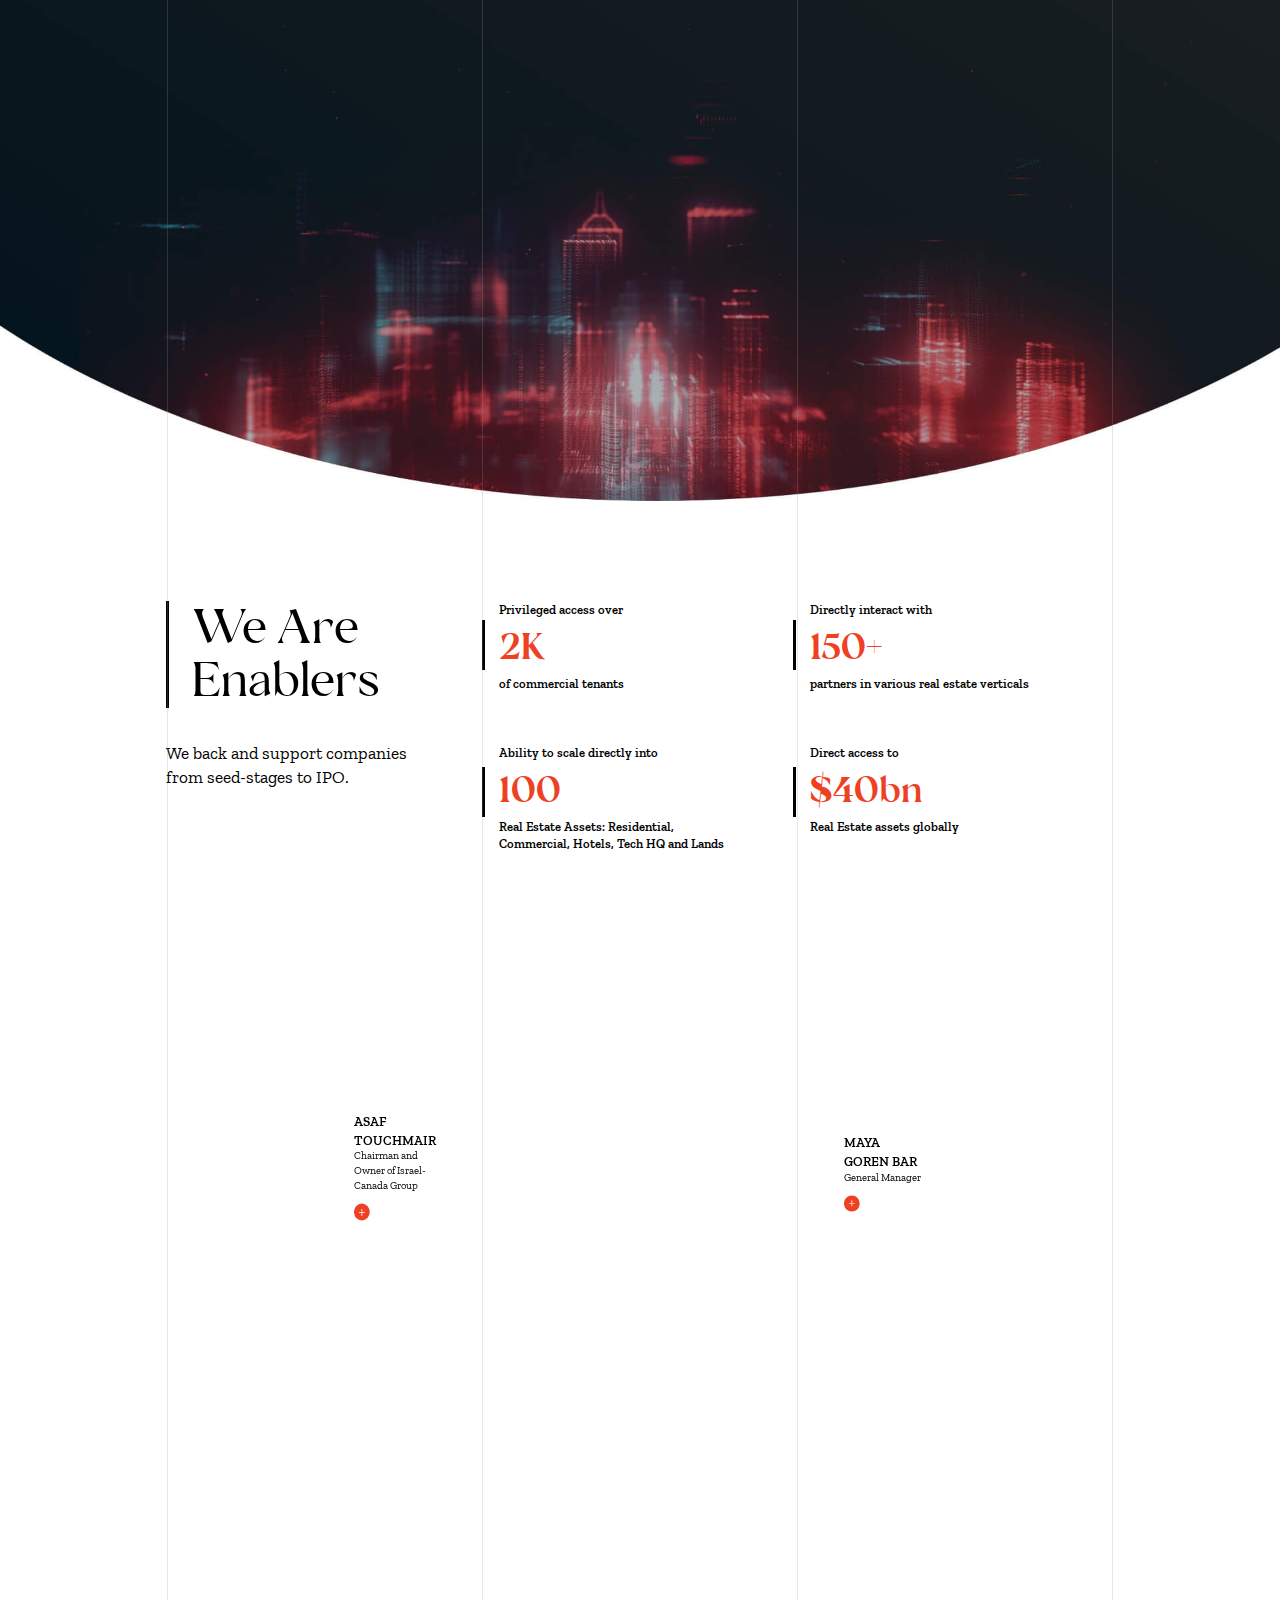
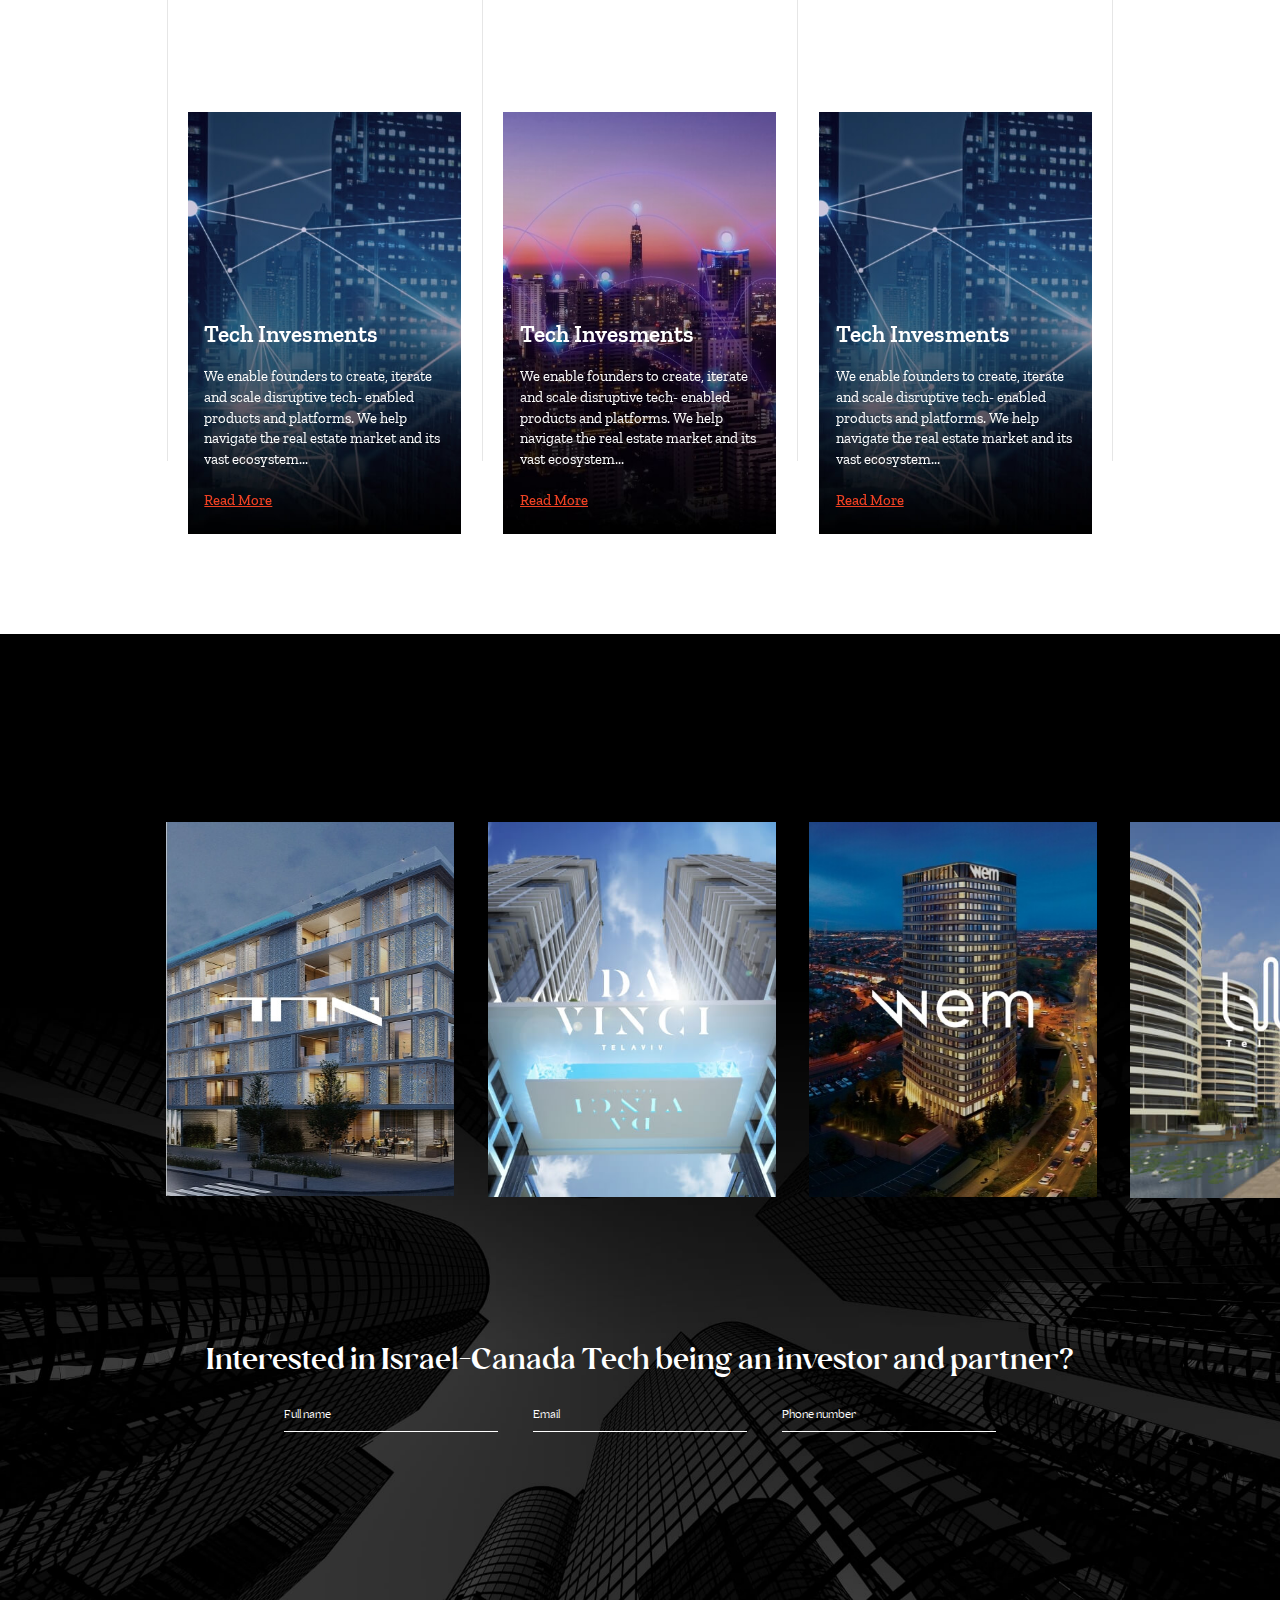
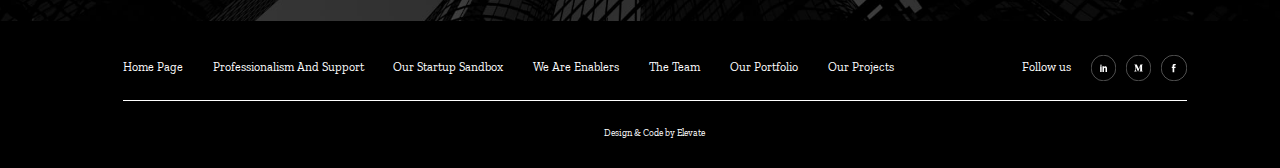
==== commit ad317b03: "[FIX] - Video Autoplayt" ====
--- a/index.html
+++ b/index.html
@@ -116,10 +116,10 @@
   <!-- Banner -->
   <div class="banner" id="banner">
     <div class="video">
-      <video class="lazy d-desktop" preload="auto" autoplay data-src="video/desktop-comp.mp4">
+      <video class="lazy d-desktop" preload="metadata" loop muted playsinline autoplay data-src="video/desktop-comp.mp4">
         <source type="video/mp4" data-src="video/desktop-comp.mp4" />
       </video>
-      <video class="lazy d-mobile" preload="auto" autoplay data-src="video/mobile-comp.mp4">
+      <video class="lazy d-mobile" preload="metadata" loop muted playsinline autoplay data-src="video/mobile-comp.mp4">
         <source type="video/mp4" data-src="video/mobile-comp.mp4" />
       </video>
     </div>
@@ -159,7 +159,7 @@
               <div class="swiper-slide">
                 <div>
                   <div class="video">
-                    <video class="lazy" preload="auto" autoplay data-src="video/realestate-comp.mp4">
+                    <video class="lazy" preload="metadata" loop muted playsinline autoplay data-src="video/realestate-comp.mp4">
                       <source type="video/mp4" data-src="video/realestate-comp.mp4" />
                     </video>
                   </div>
@@ -169,7 +169,7 @@
               <div class="swiper-slide">
                 <div>
                   <div class="video">
-                    <video class="lazy" preload="auto" autoplay data-src="video/technology-comp.mp4">
+                    <video class="lazy" preload="metadata" loop muted playsinline autoplay data-src="video/technology-comp.mp4">
                       <source type="video/mp4" data-src="video/technology-comp.mp4" />
                     </video>
                   </div>
@@ -179,7 +179,7 @@
               <div class="swiper-slide">
                 <div>
                   <div class="video">
-                    <video class="lazy" preload="auto" autoplay data-src="video/data-comp.mp4">
+                    <video class="lazy" preload="metadata" loop muted playsinline autoplay data-src="video/data-comp.mp4">
                       <source type="video/mp4" data-src="video/data-comp.mp4" />
                     </video>
                   </div>
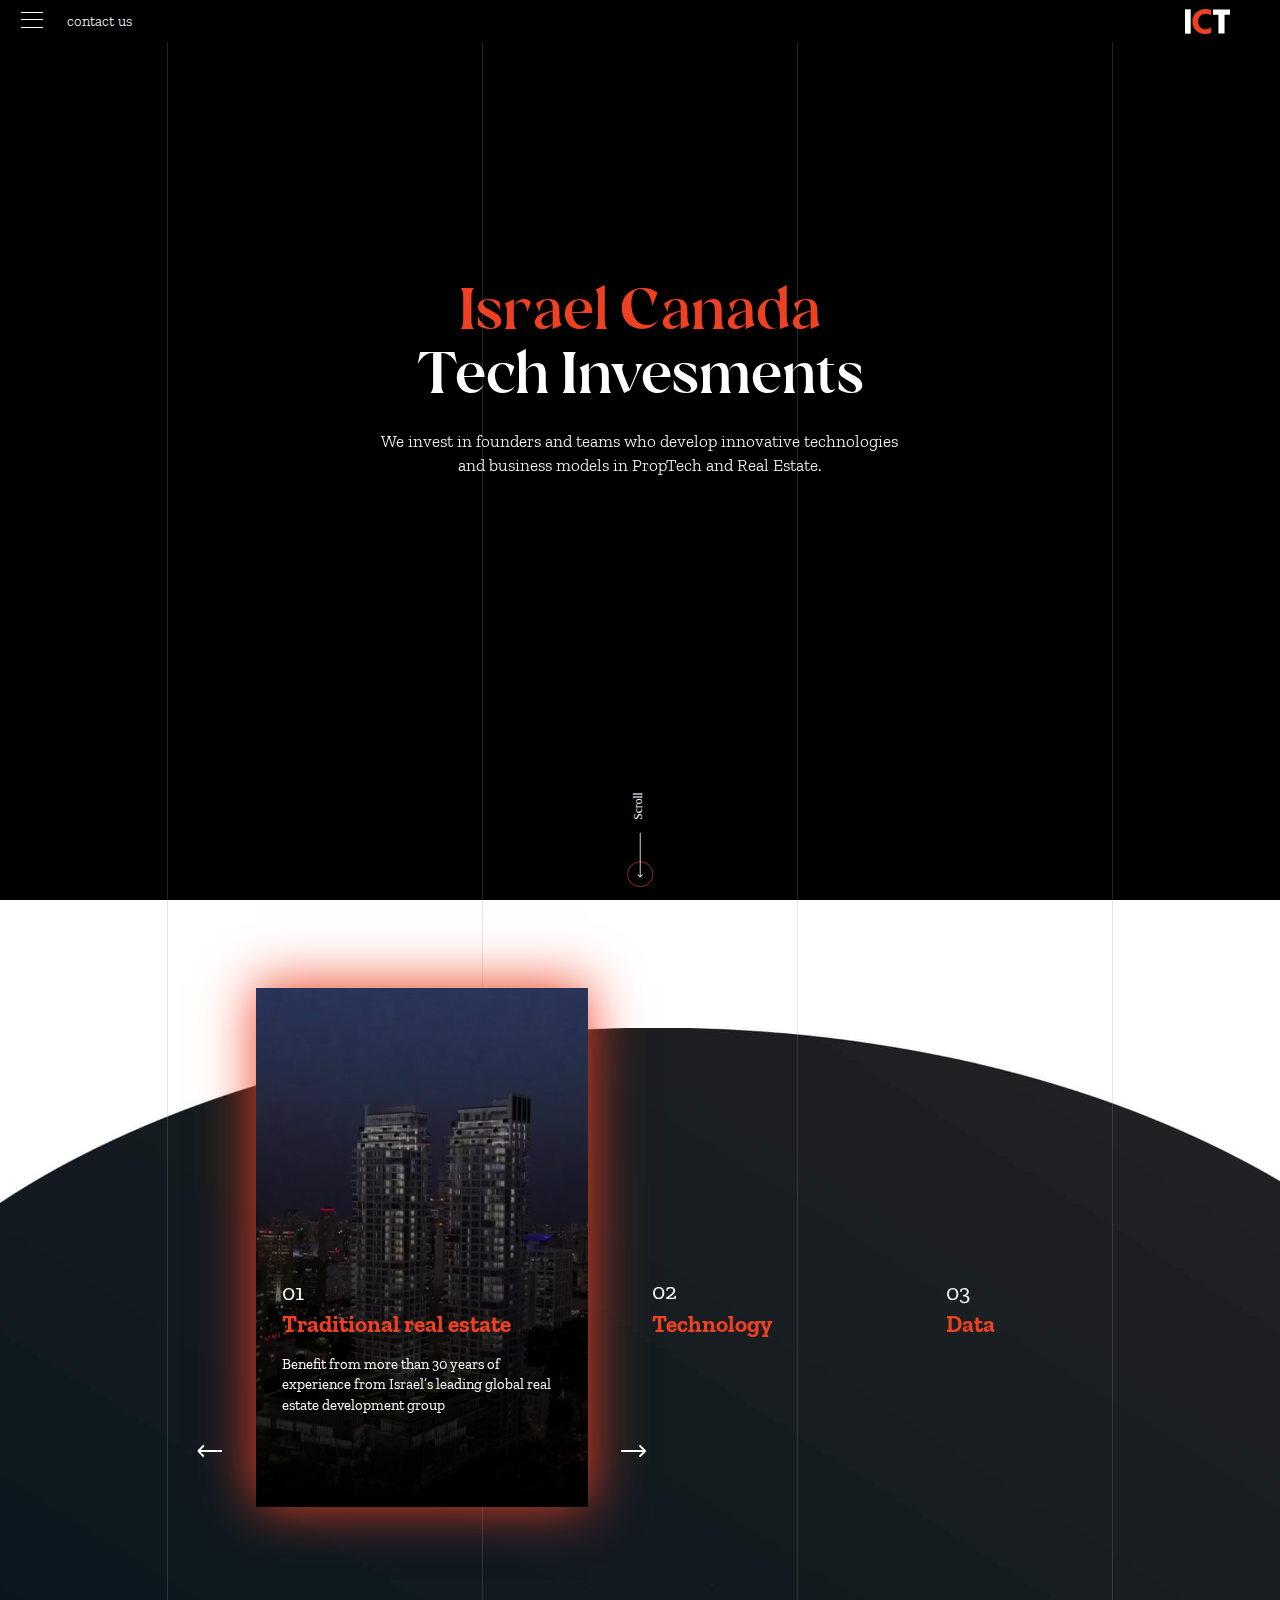
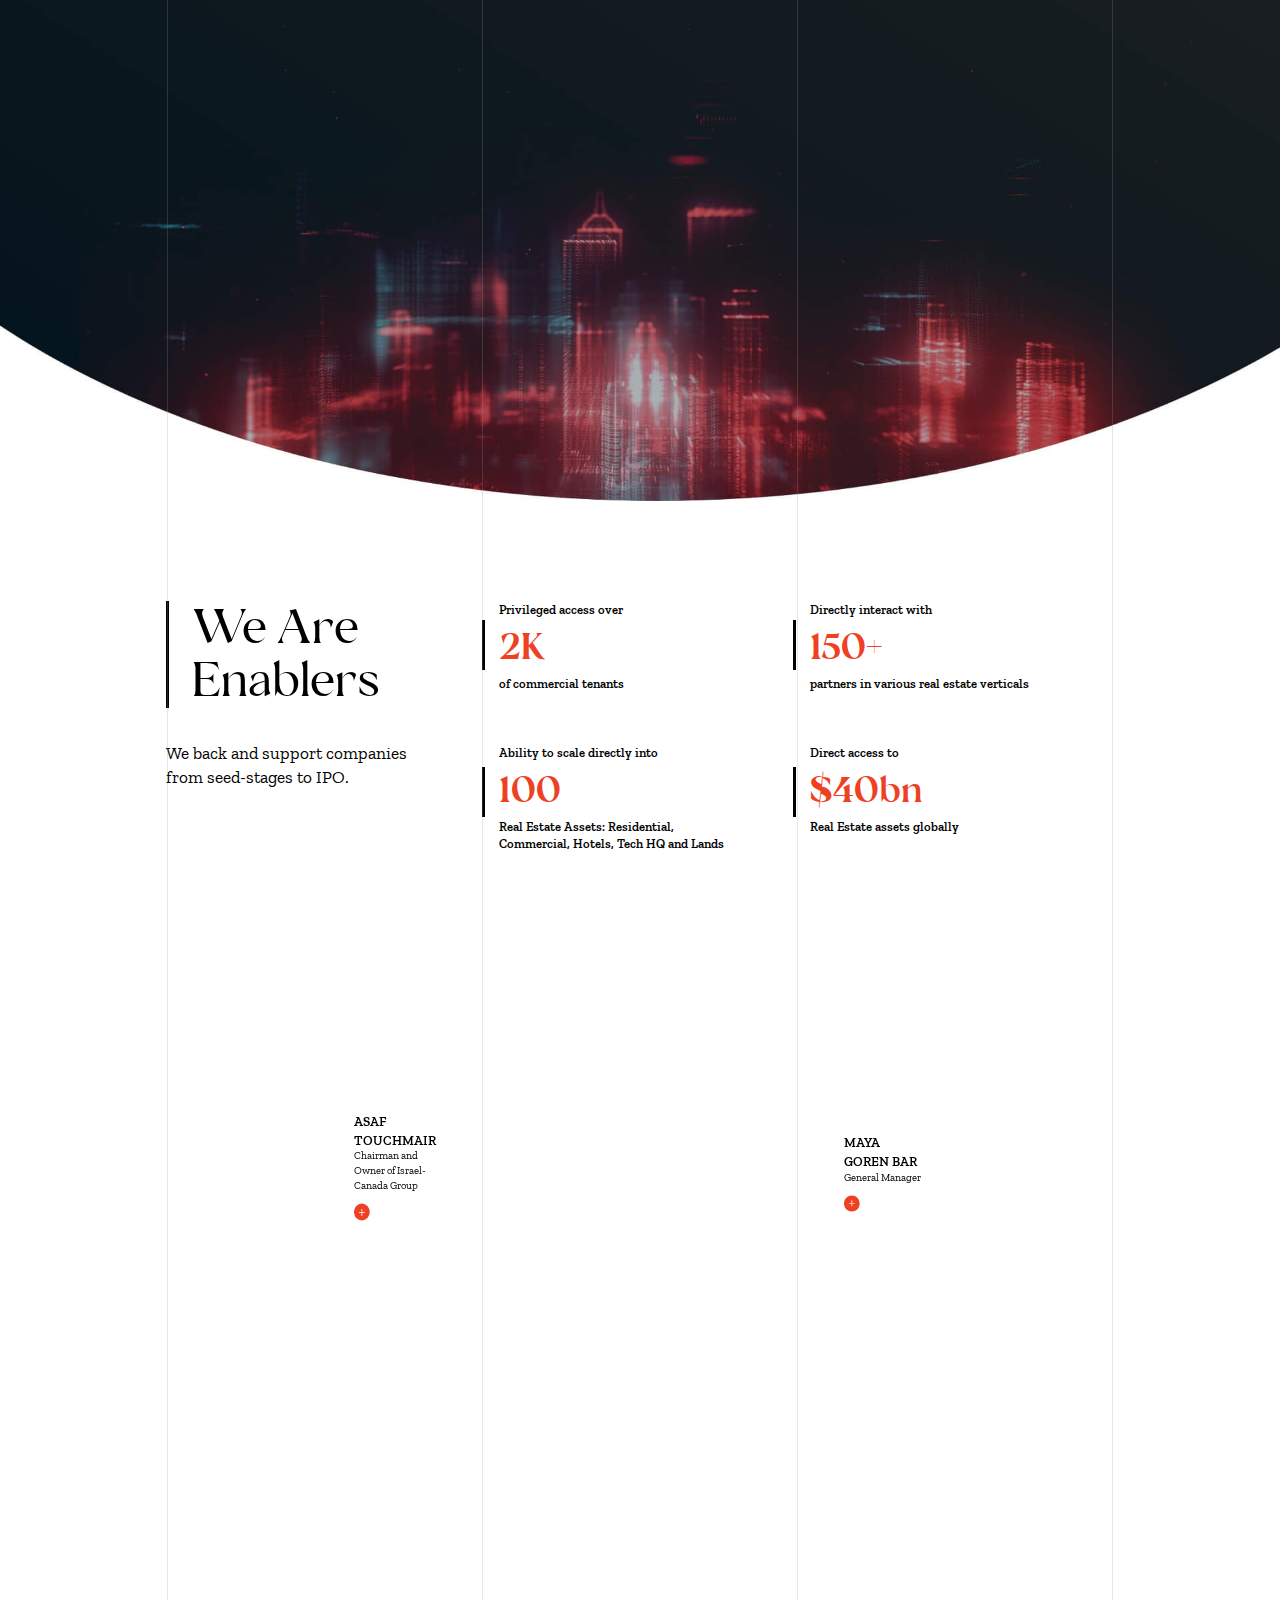
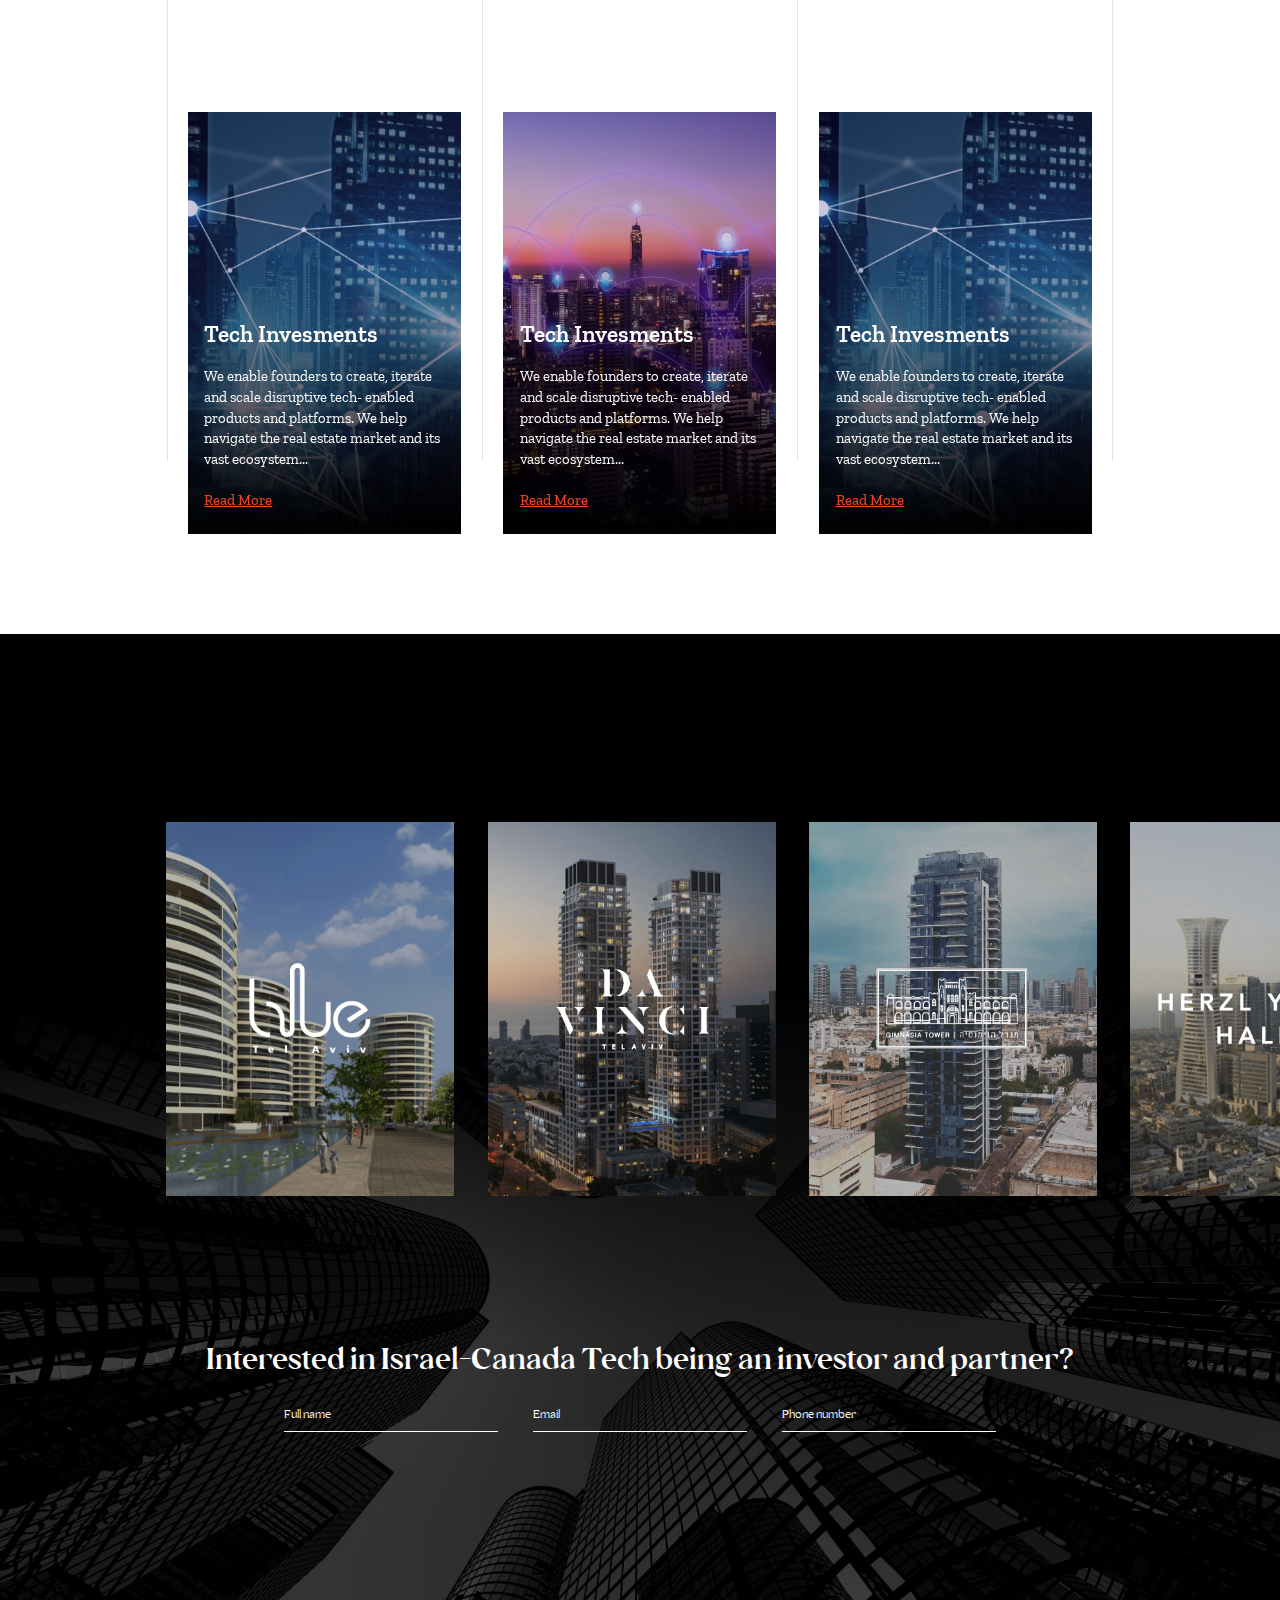
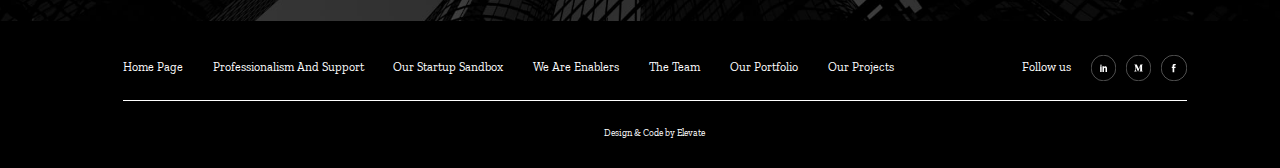
==== commit e92f2a3e: "[IMP] - Feedback" ====
--- a/index.html
+++ b/index.html
@@ -434,19 +434,59 @@
           <div class="swiper-wrapper">
             <!-- Slides-->
             <div class="swiper-slide">
-              <img src="img/home/project-1.jpg" alt="canada-tech-img">
-            </div>
-            <!-- Slides-->
-            <div class="swiper-slide">
-              <img src="img/home/project-2.jpg" alt="canada-tech-img">
-            </div>
-            <!-- Slides-->
-            <div class="swiper-slide">
-              <img src="img/home/project-3.jpg" alt="canada-tech-img">
-            </div>
-            <!-- Slides-->
-            <div class="swiper-slide">
-              <img src="img/home/project-4.jpg" alt="canada-tech-img">
+              <img src="img/projects/blue.png" alt="canada-tech-img">
+            </div>
+            <!-- Slides-->
+            <div class="swiper-slide">
+              <img src="img/projects/da_vinci.png" alt="canada-tech-img">
+            </div>
+            <!-- Slides-->
+            <div class="swiper-slide">
+              <img src="img/projects/ginsha.png" alt="canada-tech-img">
+            </div>
+            <!-- Slides-->
+            <div class="swiper-slide">
+              <img src="img/projects/herzl.png" alt="canada-tech-img">
+            </div>
+            <!-- Slides-->
+            <div class="swiper-slide">
+              <img src="img/projects/microsoft.png" alt="canada-tech-img">
+            </div>
+            <!-- Slides-->
+            <div class="swiper-slide">
+              <img src="img/projects/midtown office.png" alt="canada-tech-img">
+            </div>
+            <!-- Slides-->
+            <div class="swiper-slide">
+              <img src="img/projects/midtown.png" alt="canada-tech-img">
+            </div>
+            <!-- Slides-->
+            <div class="swiper-slide">
+              <img src="img/projects/neve zedek.png" alt="canada-tech-img">
+            </div>
+            <!-- Slides-->
+            <div class="swiper-slide">
+              <img src="img/projects/one.png" alt="canada-tech-img">
+            </div>
+            <!-- Slides-->
+            <div class="swiper-slide">
+              <img src="img/projects/rom.png" alt="canada-tech-img">
+            </div>
+            <!-- Slides-->
+            <div class="swiper-slide">
+              <img src="img/projects/Rothschild 17.png" alt="canada-tech-img">
+            </div>
+            <!-- Slides-->
+            <div class="swiper-slide">
+              <img src="img/projects/sea view2.png" alt="canada-tech-img">
+            </div>
+            <!-- Slides-->
+            <div class="swiper-slide">
+              <img src="img/projects/valley.png" alt="canada-tech-img">
+            </div>
+            <!-- Slides-->
+            <div class="swiper-slide">
+              <img src="img/projects/wem.png" alt="canada-tech-img">
             </div>
           </div>
           <div class="swiper-pagination d-mobile"></div>
--- a/css/style.css
+++ b/css/style.css
@@ -354,7 +354,7 @@
   left: 0;
   width: 100%;
   height: 100%;
-  background-color: rgba(0, 0, 0, .17);
+  background-color: rgba(0, 0, 0, .4);
 }
 
 .banner .text {
@@ -1137,6 +1137,7 @@
   opacity: 0;
   visibility: hidden;
   transition: all .4s ease;
+  min-height: 8vw;
 }
 
 .about .swiper-slide.swiper-slide-active .description {
@@ -1146,7 +1147,7 @@
 
 .about .swiper-slide .text {
   color: white;
-  padding: 5.83vw 1.5vw 7vw 2vw;
+  padding: 5.83vw 1.5vw 4vw 2vw;
   height: 40.57vw;
   position: relative;
   z-index: 20;
@@ -1215,7 +1216,7 @@
   }
   
   .about .swiper-slide .text {
-    padding: 16.66vw 5.3vw;
+    padding: 11.66vw 5.3vw;
     height: 128.8vw;
   }
   
@@ -1241,6 +1242,10 @@
   
   .about .swiper-arrows img {
     width: 8.66vw;
+  }
+
+  .about .swiper-slide .description {
+    min-height: 29.79vw;
   }
 }
 
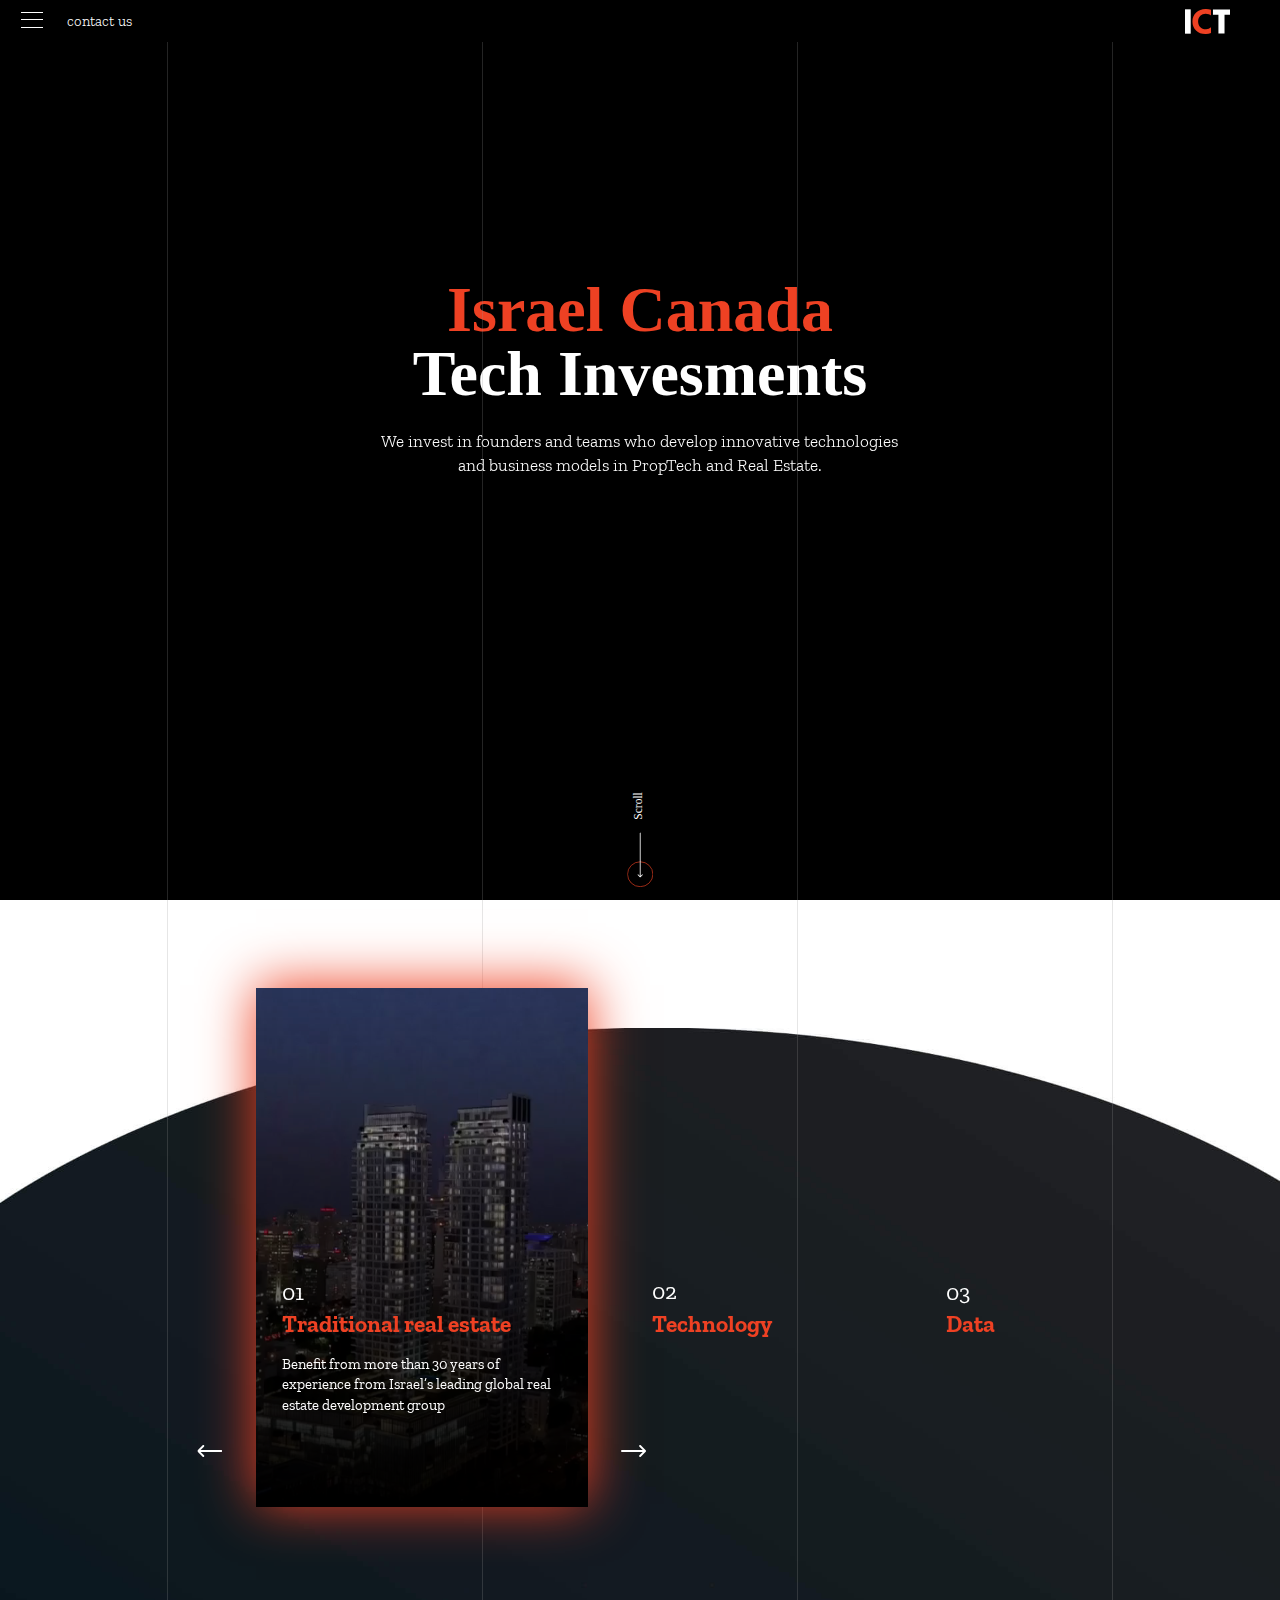
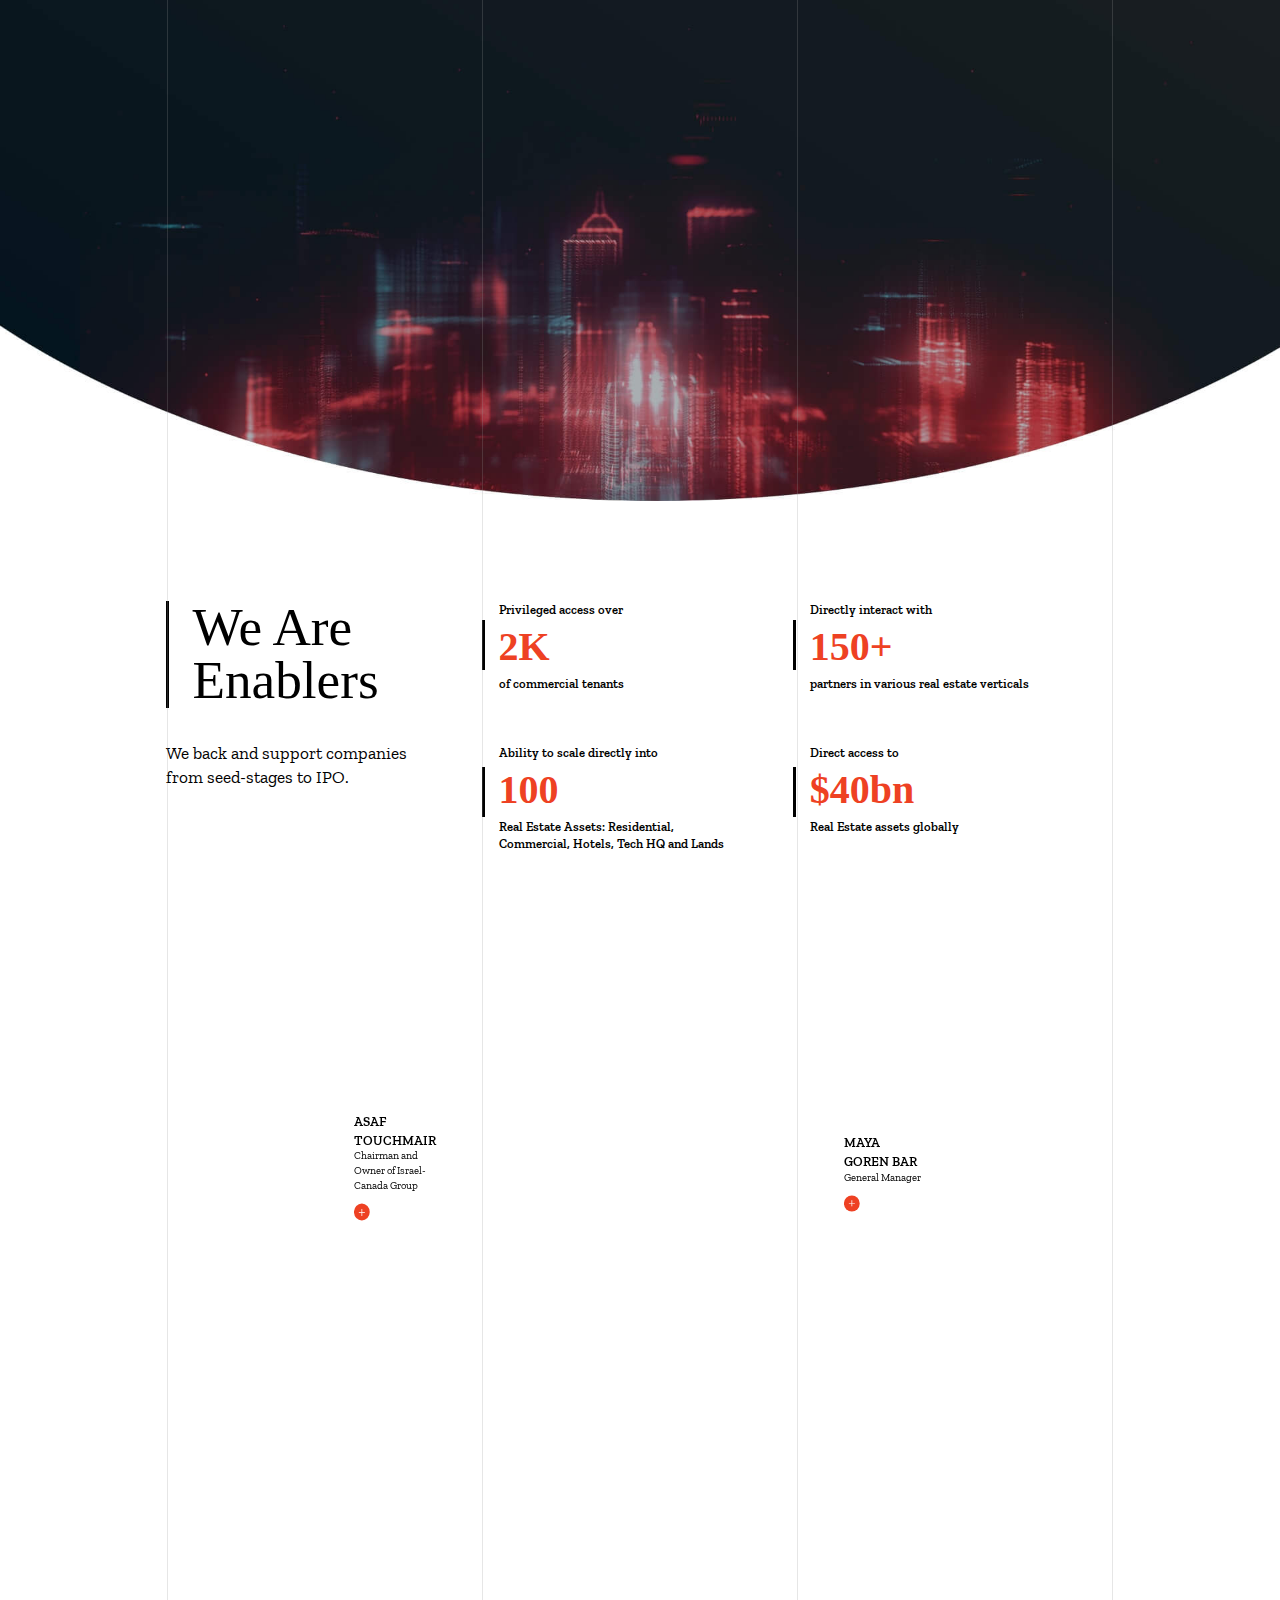
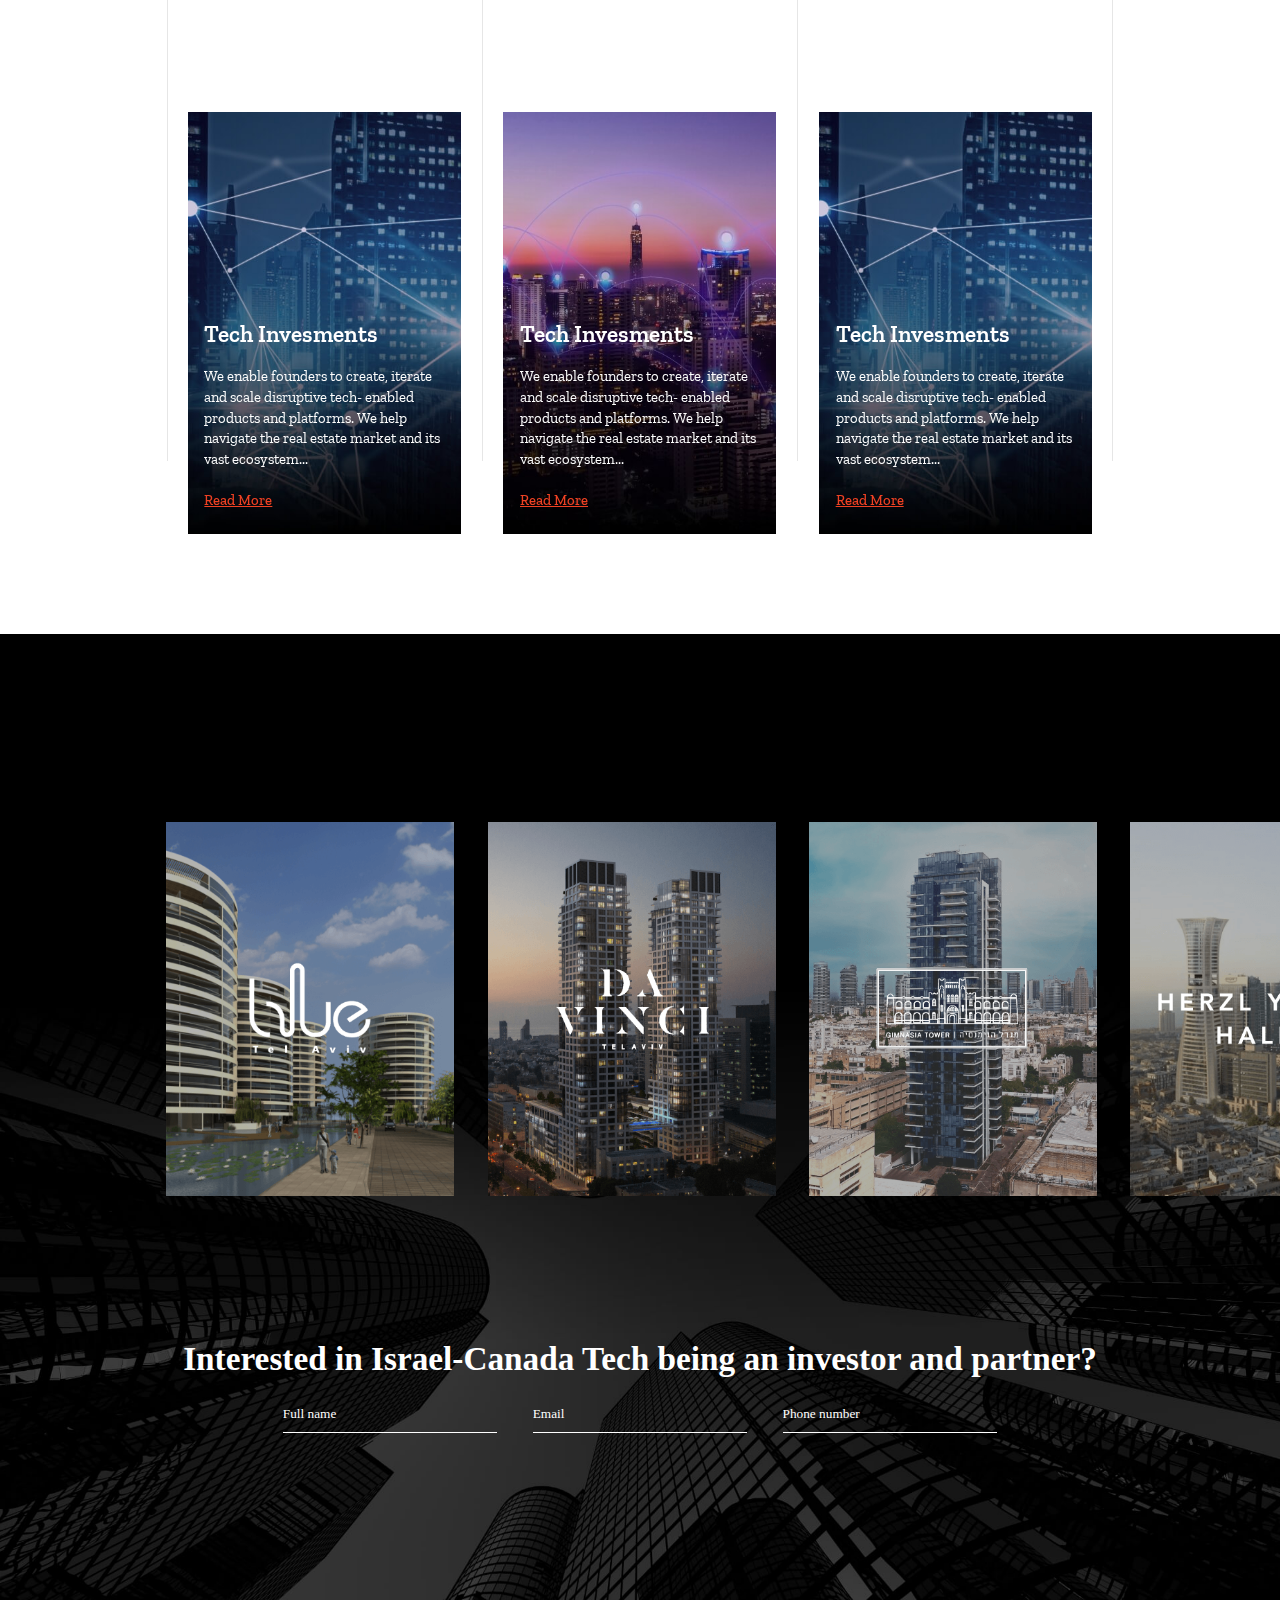
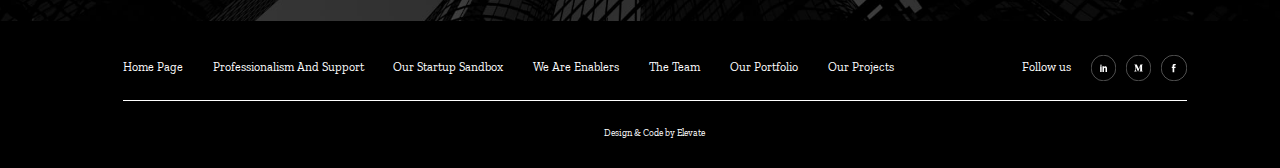
==== commit 05e55ad3: "test" ====
--- a/index.html
+++ b/index.html
@@ -26,6 +26,7 @@
 </head>
 
 <body>
+  
 
   <!-- Header -->
   <header class="header">
